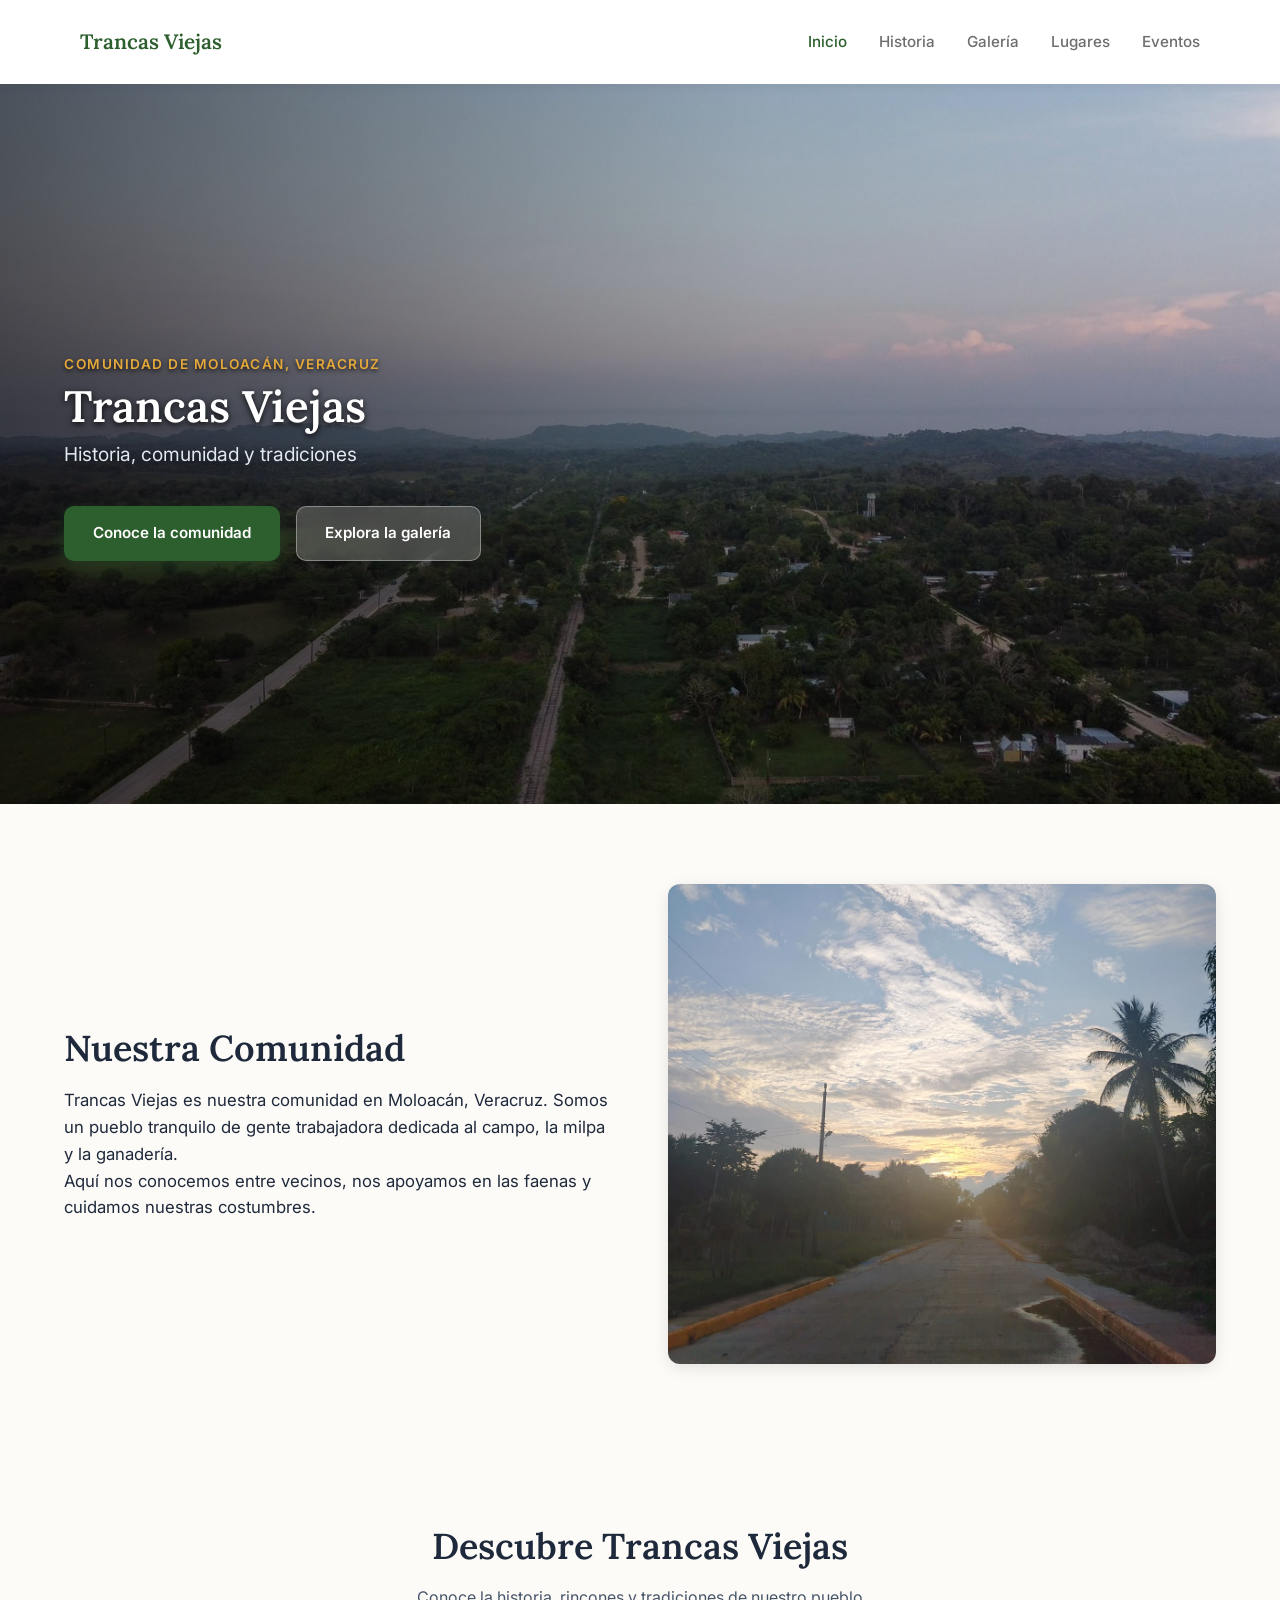
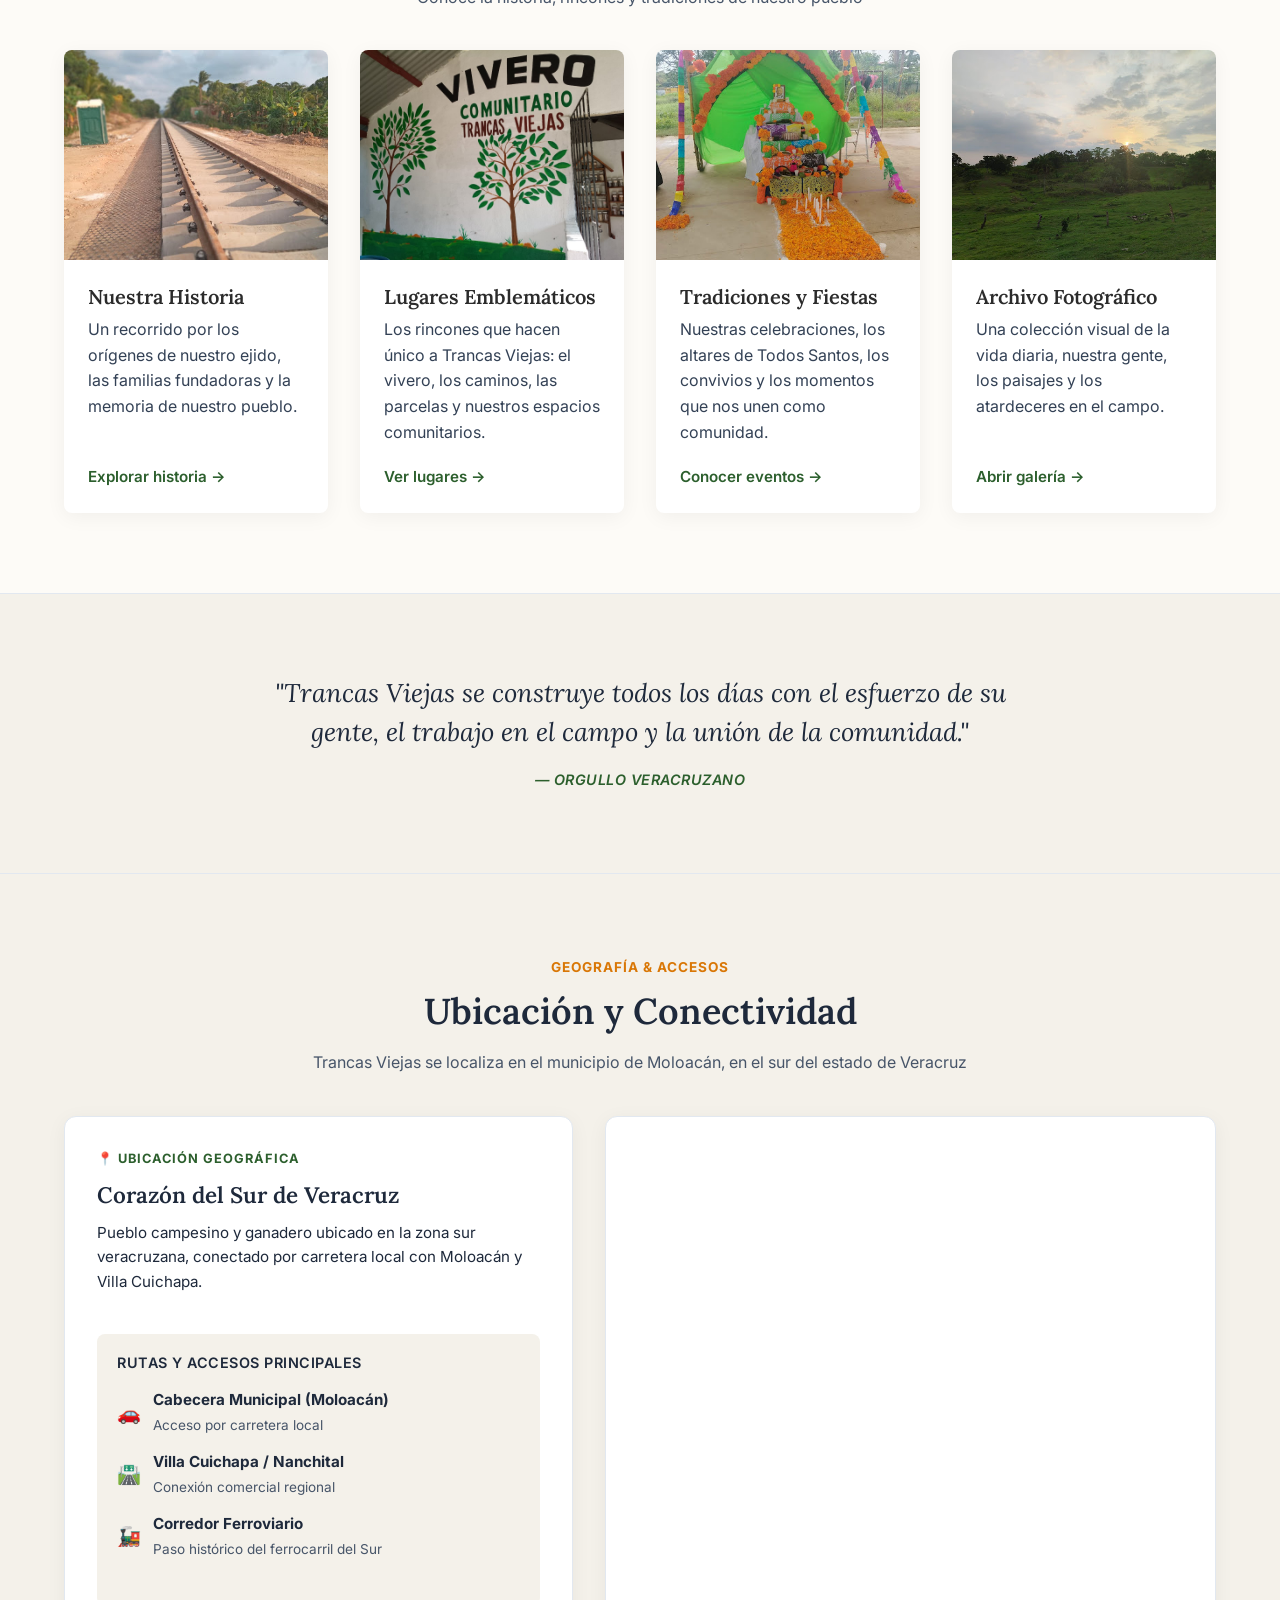
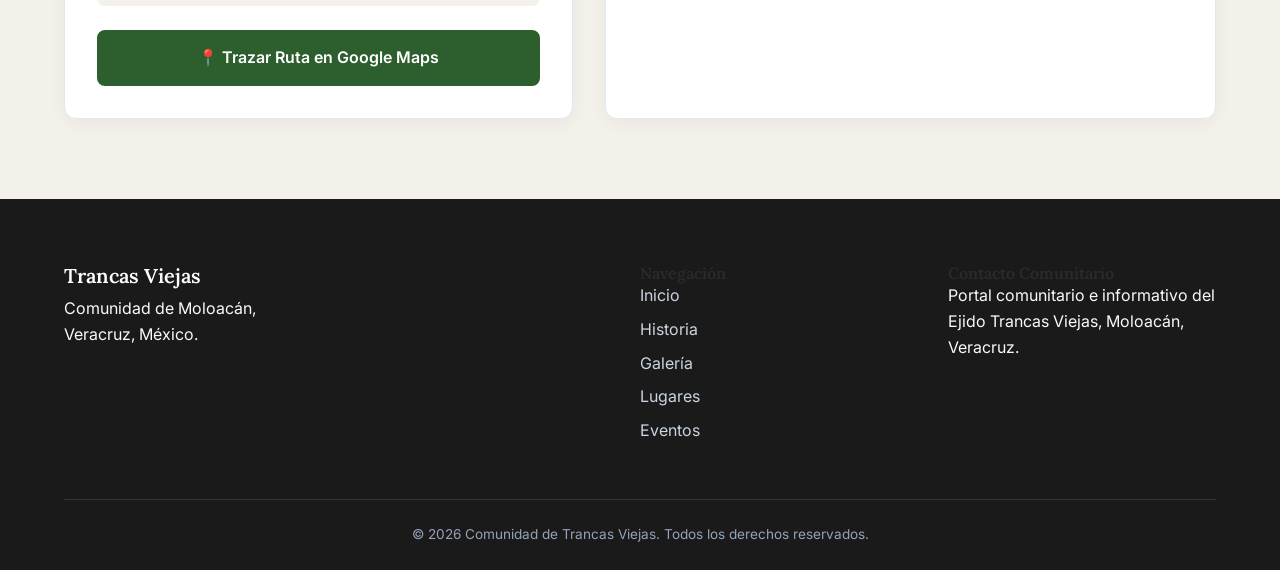
==== index.html @ 011c292e "Fix responsive header para celulares" ====
<!DOCTYPE html>
<html lang="es">
<head>
    <meta charset="UTF-8">
    <meta name="viewport" content="width=device-width, initial-scale=1.0">
    <title>Trancas Viejas | Inicio y Comunidad</title>
    <meta name="description" content="Portal comunitario y documental de Trancas Viejas, municipio de Moloacán, Veracruz.">

    <!-- Tipografías (Google Fonts) -->
    <link rel="preconnect" href="https://fonts.googleapis.com">
    <link rel="preconnect" href="https://fonts.gstatic.com" crossorigin>
    <link href="https://fonts.googleapis.com/css2?family=Inter:wght@400;500;600&family=Lora:ital,wght@0,400;0,600;1,400&display=swap" rel="stylesheet">

    <!-- Hoja de Estilos -->
    <link rel="stylesheet" href="css/styles.css">
</head>
<body>

    <!-- HEADER Y NAVEGACIÓN -->
    <header class="site-header">
        <div class="container header-container">
            <a href="index.html" class="logo">Trancas Viejas</a>
            
            <button class="menu-toggle" aria-controls="primary-menu" aria-expanded="false" aria-label="Mostrar menú">
                <span class="hamburger"></span>
            </button>

            <nav class="site-nav" id="primary-menu" aria-label="Navegación principal">
                <ul class="nav-list">
                    <li><a href="index.html" class="active">Inicio</a></li>
                    <li><a href="historia.html">Historia</a></li>
                    <li><a href="galeria.html">Galería</a></li>
                    <li><a href="lugares.html">Lugares</a></li>
                    <li><a href="eventos.html">Eventos</a></li>
                </ul>
            </nav>
        </div>
    </header>

    <main>
        
        <!-- PORTADA PRINCIPAL / HERO -->
        <section class="hero-section">
            <div class="container hero-container">
                <div class="hero-content">
                    <span class="hero-kicker">COMUNIDAD DE MOLOACÁN, VERACRUZ</span>
                    <h1 class="hero-title">Trancas Viejas</h1>
                    <p class="hero-subtitle">Historia, comunidad y tradiciones</p>
                    
                    <div class="hero-actions">
                        <a href="historia.html" class="btn-hero-primary">Conoce la comunidad</a>
                        <a href="galeria.html" class="btn-hero-secondary">Explora la galería</a>
                    </div>
                </div>
            </div>
        </section>

        <!-- SECCIÓN 1: INTRODUCCIÓN A LA COMUNIDAD -->
        <section id="conoce" class="section">
            <div class="container">
                <div class="intro-grid">
                    <div class="intro-text">
                        <h2 style="color: #1E293B;">Nuestra Comunidad</h2>
                        <p style="color: #1E293B; font-size: 1.05rem; line-height: 1.6;">Trancas Viejas es nuestra comunidad en Moloacán, Veracruz. Somos un pueblo tranquilo de gente trabajadora dedicada al campo, la milpa y la ganadería.</p>
                        <p style="color: #1E293B; font-size: 1.05rem; line-height: 1.6;">Aquí nos conocemos entre vecinos, nos apoyamos en las faenas y cuidamos nuestras costumbres.</p>
                    </div>
                    <div class="intro-image">
                        <img src="img/lugares/calle-principal-atardecer.jpg" alt="Comunidad de Trancas Viejas" loading="lazy">
                    </div>
                </div>
            </div>
        </section>

        <!-- SECCIÓN 2: DESCUBRE TRANCAS VIEJAS -->
        <section class="section" id="descubre">
            <div class="container">
                <div class="section-header text-center">
                    <h2 style="color: #1E293B;">Descubre Trancas Viejas</h2>
                    <p style="color: #475569;">Conoce la historia, rincones y tradiciones de nuestro pueblo</p>
                </div>
                <div class="grid grid-4">
                    <!-- Tarjeta 1: Historia -->
                    <article class="card feature-card">
                        <div class="card-image-wrapper">
                            <img src="img/lugares/vias-ferrocarril.jpg" alt="Vías del ferrocarril en Trancas Viejas" loading="lazy">
                        </div>
                        <div class="card-content">
                            <h3>Nuestra Historia</h3>
                            <p style="color: #334155;">Un recorrido por los orígenes de nuestro ejido, las familias fundadoras y la memoria de nuestro pueblo.</p>
                            <a href="historia.html" class="link-action">Explorar historia &rarr;</a>
                        </div>
                    </article>

                    <!-- Tarjeta 2: Lugares -->
                    <article class="card feature-card">
                        <div class="card-image-wrapper">
                            <img src="img/lugares/vivero-comunitario.jpg" alt="Vivero Comunitario Trancas Viejas" loading="lazy">
                        </div>
                        <div class="card-content">
                            <h3>Lugares Emblemáticos</h3>
                            <p style="color: #334155;">Los rincones que hacen único a Trancas Viejas: el vivero, los caminos, las parcelas y nuestros espacios comunitarios.</p>
                            <a href="lugares.html" class="link-action">Ver lugares &rarr;</a>
                        </div>
                    </article>

                    <!-- Tarjeta 3: Tradiciones -->
                    <article class="card feature-card">
                        <div class="card-image-wrapper">
                            <img src="img/eventos/altar-tradicional-todos-santos.jpg" alt="Altar de Todos Santos en Trancas Viejas" loading="lazy">
                        </div>
                        <div class="card-content">
                            <h3>Tradiciones y Fiestas</h3>
                            <p style="color: #334155;">Nuestras celebraciones, los altares de Todos Santos, los convivios y los momentos que nos unen como comunidad.</p>
                            <a href="eventos.html" class="link-action">Conocer eventos &rarr;</a>
                        </div>
                    </article>

                    <!-- Tarjeta 4: Galería -->
                    <article class="card feature-card">
                        <div class="card-image-wrapper">
                            <img src="img/galeria/atardecer-potreros.jpg" alt="Atardecer en los potreros de Trancas Viejas" loading="lazy">
                        </div>
                        <div class="card-content">
                            <h3>Archivo Fotográfico</h3>
                            <p style="color: #334155;">Una colección visual de la vida diaria, nuestra gente, los paisajes y los atardeceres en el campo.</p>
                            <a href="galeria.html" class="link-action">Abrir galería &rarr;</a>
                        </div>
                    </article>
                </div>
            </div>
        </section>

        <!-- SECCIÓN 3: CITA COMUNITARIA -->
        <section class="section bg-light community-quote">
            <div class="container text-center">
                <blockquote class="quote-text" style="color: #1E293B;">
                    "Trancas Viejas se construye todos los días con el esfuerzo de su gente, el trabajo en el campo y la unión de la comunidad."
                </blockquote>
                <cite class="quote-author" style="color: #2C5F2D; font-weight: 600;">— Orgullo Veracruzano</cite>
            </div>
        </section>
        
        <!-- SECCIÓN 4: UBICACIÓN Y CONECTIVIDAD -->
        <section class="section bg-light" id="ubicacion">
            <div class="container">
                <div class="section-header text-center">
                    <span class="location-kicker" style="color: #D97706; font-weight: 700; text-transform: uppercase; font-size: 0.85rem; letter-spacing: 1px;">Geografía & Accesos</span>
                    <h2 style="color: #1E293B; margin-top: 0.25rem;">Ubicación y Conectividad</h2>
                    <p style="color: #475569;">Trancas Viejas se localiza en el municipio de Moloacán, en el sur del estado de Veracruz</p>
                </div>

                <div class="location-hub-grid">
                    <!-- Columna 1: Tarjeta Informativa -->
                    <div class="location-card-pro" style="background: #FFFFFF; padding: 2rem; border-radius: 12px; border: 1px solid #E2E8F0;">
                        <div class="location-header-badge" style="font-size: 0.8rem; font-weight: 700; color: #2C5F2D; text-transform: uppercase; margin-bottom: 0.75rem;">
                            📍 Ubicación Geográfica
                        </div>
                        
                        <h3 style="color: #1E293B; font-family: 'Lora', serif; font-size: 1.4rem; margin-bottom: 0.75rem;">Corazón del Sur de Veracruz</h3>
                        <p style="color: #1E293B; font-size: 0.95rem; line-height: 1.6; margin-bottom: 1.5rem;">
                            Pueblo campesino y ganadero ubicado en la zona sur veracruzana, conectado por carretera local con Moloacán y Villa Cuichapa.
                        </p>

                        <!-- Rutas -->
                        <div class="connectivity-routes">
                            <h4 style="color: #1E293B; font-size: 0.9rem; text-transform: uppercase; letter-spacing: 0.5px; margin-bottom: 1rem;">Rutas y Accesos Principales</h4>
                            
                            <div class="route-item" style="display: flex; gap: 0.75rem; align-items: center; margin-bottom: 0.75rem;">
                                <span style="font-size: 1.2rem;">🚗</span>
                                <div>
                                    <strong style="color: #1E293B; display: block; font-size: 0.95rem;">Cabecera Municipal (Moloacán)</strong>
                                    <span style="color: #475569; font-size: 0.85rem;">Acceso por carretera local</span>
                                </div>
                            </div>
                            
                            <div class="route-item" style="display: flex; gap: 0.75rem; align-items: center; margin-bottom: 0.75rem;">
                                <span style="font-size: 1.2rem;">🛣️</span>
                                <div>
                                    <strong style="color: #1E293B; display: block; font-size: 0.95rem;">Villa Cuichapa / Nanchital</strong>
                                    <span style="color: #475569; font-size: 0.85rem;">Conexión comercial regional</span>
                                </div>
                            </div>

                            <div class="route-item" style="display: flex; gap: 0.75rem; align-items: center; margin-bottom: 1.5rem;">
                                <span style="font-size: 1.2rem;">🚂</span>
                                <div>
                                    <strong style="color: #1E293B; display: block; font-size: 0.95rem;">Corredor Ferroviario</strong>
                                    <span style="color: #475569; font-size: 0.85rem;">Paso histórico del ferrocarril del Sur</span>
                                </div>
                            </div>
                        </div>

                        <a href="https://maps.google.com/?q=Trancas+Viejas,+Moloacan,+Veracruz" target="_blank" rel="noopener" class="btn btn-primary btn-full" style="display: block; text-align: center; background-color: #2C5F2D; color: #FFFFFF; padding: 0.85rem; border-radius: 8px; font-weight: 600; text-decoration: none;">
                            📍 Trazar Ruta en Google Maps
                        </a>
                    </div>

                    <!-- Columna 2: Mapa Interactivo -->
                    <div class="history-card-frame" style="height: 100%; min-height: 420px; border-radius: 12px; overflow: hidden; border: 1px solid #E2E8F0;">
                        <iframe 
                            src="https://maps.google.com/maps?q=Trancas%20Viejas,%20Moloacan,%20Veracruz&t=m&z=13&ie=UTF8&iwloc=&output=embed" 
                            width="100%" 
                            height="100%" 
                            style="border:0; min-height: 420px;" 
                            allowfullscreen="" 
                            loading="lazy" 
                            referrerpolicy="no-referrer-when-downgrade"
                            title="Mapa Geográfico de Trancas Viejas">
                        </iframe>
                    </div>
                </div>
            </div>
        </section>
    </main>

    <!-- FOOTER -->
    <footer class="site-footer">
        <div class="container footer-grid">
            <div class="footer-brand">
                <h3>Trancas Viejas</h3>
                <p>Comunidad de Moloacán,<br>Veracruz, México.</p>
            </div>
            <div class="footer-links">
                <h4>Navegación</h4>
                <ul>
                    <li><a href="index.html">Inicio</a></li>
                    <li><a href="historia.html">Historia</a></li>
                    <li><a href="galeria.html">Galería</a></li>
                    <li><a href="lugares.html">Lugares</a></li>
                    <li><a href="eventos.html">Eventos</a></li>
                </ul>
            </div>
            <div class="footer-contact">
                <h4>Contacto Comunitario</h4>
                <p>Portal comunitario e informativo del Ejido Trancas Viejas, Moloacán, Veracruz.</p>
            </div>
        </div>
        <div class="footer-bottom container">
            <p>&copy; 2026 Comunidad de Trancas Viejas. Todos los derechos reservados.</p>
        </div>
    </footer>

    <!-- Script de Interactividad -->
    <script src="js/main.js"></script>

</body>
</html>
---- css/styles.css ----
/* ========================================================================== 
   1. VARIABLES (Design System de Trancas Viejas) 
   ========================================================================== */ 
 
:root { 
    --color-primary: #2C5F2D; 
    --color-secondary: #975C41; 
    --color-accent: #E5A93B; 
 
    --color-background: #FDFBF7; 
    --color-surface: #FFFFFF; 
    --color-bg-light: #F4F1EA; 
 
    --color-text: #2B2B2B; 
    --color-text-muted: #6E6E6E; 
    --color-text-light: #FFFFFF; 
 
    --font-heading: 'Lora', serif; 
    --font-body: 'Inter', sans-serif; 
 
    --border-radius: 8px; 
    --shadow-subtle: 0 4px 20px rgba(0, 0, 0, 0.05); 
    --transition: 0.3s ease-in-out; 
    --container-width: 1200px; 
} 
 
 
/* ========================================================================== 
   2. ACCESIBILIDAD Y CONFIGURACIÓN GENERAL 
   ========================================================================== */ 
 
@media (prefers-reduced-motion: reduce) { 
    *, 
    *::before, 
    *::after { 
        animation-duration: 0.01ms !important; 
        animation-iteration-count: 1 !important; 
        transition-duration: 0.01ms !important; 
        scroll-behavior: auto !important; 
    } 
} 
 
:focus { 
    outline: none; 
} 
 
:focus-visible { 
    outline: 3px solid var(--color-accent); 
    outline-offset: 4px; 
    border-radius: 2px; 
} 
 
* { 
    margin: 0; 
    padding: 0; 
    box-sizing: border-box; 
} 
 
html { 
    scroll-behavior: smooth; 
} 
 
body { 
    font-family: var(--font-body); 
    color: var(--color-text); 
    background-color: var(--color-background); 
    line-height: 1.6; 
    -webkit-font-smoothing: antialiased; 
    overflow-x: hidden; 
} 
 
img, 
svg { 
    max-width: 100%; 
    height: auto; 
    display: block; 
} 
 
a { 
    text-decoration: none; 
    color: inherit; 
    transition: color var(--transition); 
} 
 
 
/* ========================================================================== 
   3. TIPOGRAFÍA 
   ========================================================================== */ 
 
h1, 
h2, 
h3, 
h4, 
.logo { 
    font-family: var(--font-heading); 
    font-weight: 600; 
    line-height: 1.25; 
    color: var(--color-text); 
} 
 
h1 { 
    font-size: 2.25rem; 
} 
 
h2 { 
    font-size: 1.85rem; 
    margin-bottom: 1rem; 
} 
 
h3 { 
    font-size: 1.25rem; 
    margin-bottom: 0.5rem; 
} 
 
.text-muted { 
    color: var(--color-text-muted); 
} 
 
 
/* ========================================================================== 
   4. CONTENEDORES Y SECCIONES 
   ========================================================================== */ 
 
.container { 
    width: 90%; 
    max-width: var(--container-width); 
    margin: 0 auto; 
} 
 
.section { 
    padding: 4rem 0; 
} 
 
.bg-light { 
    background-color: var(--color-bg-light); 
} 
 
.section-header { 
    margin-bottom: 2.5rem; 
} 
 
.text-center { 
    text-align: center; 
} 
 
.grid { 
    display: grid; 
    gap: 2rem; 
    grid-template-columns: 1fr; 
} 
 
.intro-grid { 
    display: grid; 
    gap: 2rem; 
    grid-template-columns: 1fr; 
} 
 
 
/* ========================================================================== 
   5. BOTONES 
   ========================================================================== */ 
 
.btn { 
    display: inline-block; 
    padding: 0.8rem 1.6rem; 
    border-radius: var(--border-radius); 
    font-family: var(--font-body); 
    font-weight: 500; 
    text-align: center; 
    cursor: pointer; 
    transition: all var(--transition); 
} 
 
.btn-primary { 
    background-color: var(--color-primary); 
    color: var(--color-text-light); 
    border: 2px solid var(--color-primary); 
} 
 
.btn-primary:hover, 
.btn-primary:focus-visible { 
    background-color: #1f4320; 
    border-color: #1f4320; 
} 
 
.btn-secondary { 
    background-color: transparent; 
    color: var(--color-text-light); 
    border: 2px solid var(--color-text-light); 
} 
 
.btn-secondary:hover, 
.btn-secondary:focus-visible { 
    background-color: var(--color-text-light); 
    color: var(--color-text); 
} 
 
.link-action { 
    color: var(--color-primary); 
    font-weight: 600; 
    font-size: 0.95rem; 
    display: inline-flex; 
    align-items: center; 
    margin-top: auto; 
} 
 
.link-action:hover, 
.link-action:focus-visible { 
    color: var(--color-secondary); 
} 
 
 
/* ========================================================================== 
   6. ENCABEZADO Y NAVEGACIÓN 
   ========================================================================== */ 
 
.site-header { 
    background-color: var(--color-surface); 
    box-shadow: 0 2px 10px rgba(0, 0, 0, 0.05); 
    position: sticky; 
    top: 0; 
    z-index: 1000; 
    padding: 1rem 0; 
} 
 
.header-container { 
    display: flex; 
    justify-content: space-between; 
    align-items: center; 
} 
 
.logo { 
    font-size: 1.5rem; 
    color: var(--color-primary); 
} 
 
.site-nav { 
    position: absolute; 
    top: 100%; 
    left: 0; 
    width: 100%; 
    background-color: var(--color-surface); 
    padding: 1rem 2rem 2rem; 
    box-shadow: 0 4px 10px rgba(0, 0, 0, 0.1); 
 
    opacity: 0; 
    visibility: hidden; 
    transform: translateY(-10px); 
 
    transition: 
        opacity var(--transition), 
        transform var(--transition), 
        visibility var(--transition); 
 
    z-index: 999; 
} 
 
.site-nav.is-open { 
    opacity: 1; 
    visibility: visible; 
    transform: translateY(0); 
} 
 
.nav-list { 
    list-style: none; 
    display: flex; 
    flex-direction: column; 
    gap: 1.25rem; 
} 
 
.nav-list a { 
    font-weight: 500; 
    font-size: 1.05rem; 
    color: var(--color-text-muted); 
    display: block; 
    padding: 0.4rem 0; 
} 
 
.nav-list a:hover, 
.nav-list a.active { 
    color: var(--color-primary); 
} 
 
.menu-toggle { 
    display: flex; 
    align-items: center; 
    justify-content: center; 
    width: 44px; 
    height: 44px; 
    background: none; 
    border: none; 
    cursor: pointer; 
    color: var(--color-text); 
} 
 
.hamburger { 
    display: block; 
    width: 25px; 
    height: 3px; 
    background-color: currentColor; 
    position: relative; 
    transition: background-color var(--transition); 
} 
 
.hamburger::before, 
.hamburger::after { 
    content: ''; 
    position: absolute; 
    width: 100%; 
    height: 3px; 
    background-color: currentColor; 
    left: 0; 
    transition: 
        transform var(--transition), 
        top var(--transition), 
        bottom var(--transition); 
} 
 
.hamburger::before { 
    top: -8px; 
} 
 
.hamburger::after { 
    bottom: -8px; 
} 
 
/* ========================================================================== 
   7. HERO PRINCIPAL (Alineación Superior - Respeto al sujeto) 
   ========================================================================== */ 
 
.hero { 
    position: relative; 
    min-height: 85vh; 
    display: flex; 
    align-items: flex-start; /* Eleva el texto a la zona limpia del domo */ 
    color: var(--color-text-light); 
    overflow: hidden; 
} 
 
.hero-image-container { 
    position: absolute; 
    inset: 0; 
    z-index: 1; 
} 
 
.hero-image { 
    width: 100%; 
    height: 100%; 
    object-fit: cover; 
    object-position: center center; 
} 
 
/* Sombra superior suave para contrastar el texto contra la lámina del domo */ 
.hero-overlay { 
    position: absolute; 
    inset: 0; 
    background: linear-gradient( 
        180deg, 
        rgba(0, 0, 0, 0.75) 0%, 
        rgba(0, 0, 0, 0.35) 40%, 
        rgba(0, 0, 0, 0.0) 80% 
    ); 
} 
 
.hero-content { 
    position: relative; 
    z-index: 2; 
    max-width: 600px; 
    padding-top: 3.5rem; /* Separación respecto al header */ 
    padding-bottom: 2rem; 
    margin: 0; 
    color: #FFFFFF; 
} 
 
.hero-kicker { 
    display: inline-block; 
    font-size: 0.85rem; 
    font-weight: 600; 
    text-transform: uppercase; 
    letter-spacing: 1.5px; 
    color: #E5A93B; 
    margin-bottom: 0.5rem; 
    text-shadow: 0 2px 4px rgba(0, 0, 0, 0.8); 
} 
 
.hero-content h1 { 
    color: #FFFFFF; 
    font-size: 2.75rem; 
    margin-bottom: 0.5rem; 
    text-shadow: 0 2px 6px rgba(0, 0, 0, 0.9); 
} 
 
.hero-content .subtitle { 
    color: #FFFFFF; 
    font-size: 1.15rem; 
    font-weight: 300; 
    margin-bottom: 1.75rem; 
    opacity: 0.95; 
    text-shadow: 0 2px 4px rgba(0, 0, 0, 0.9); 
} 
 
.hero-actions { 
    display: flex; 
    gap: 1rem; 
    flex-wrap: wrap; 
} 
/* ========================================================================== 
   8. TARJETAS 
   ========================================================================== */ 
 
.card { 
    background-color: var(--color-surface); 
    border-radius: var(--border-radius); 
    overflow: hidden; 
 
    box-shadow: var(--shadow-subtle); 
 
    transition: 
        transform var(--transition), 
        box-shadow var(--transition); 
 
    height: 100%; 
 
    display: flex; 
    flex-direction: column; 
} 
 
.card:hover, 
.card:focus-within { 
    transform: translateY(-5px); 
 
    box-shadow: 0 8px 25px rgba(0, 0, 0, 0.08); 
} 
 
.card-image-wrapper { 
    overflow: hidden; 
    height: 210px; 
    background-color: var(--color-bg-light); 
} 
 
.card-image-wrapper img, 
.card img { 
    width: 100%; 
    height: 100%; 
    object-fit: cover; 
 
    transition: transform var(--transition); 
} 
 
.card:hover .card-image-wrapper img { 
    transform: scale(1.03); 
} 
 
 
/* Imágenes de la galería */ 
 
.gallery-card .card-image { 
    width: 100%; 
    aspect-ratio: 4 / 3; 
    overflow: hidden; 
    display: flex; 
    align-items: center; 
    justify-content: center; 
    background-color: var(--color-bg-light); 
} 
 
.gallery-card .card-image img { 
    width: 100%; 
    height: 100%; 
    object-fit: contain; 
    object-position: center; 
    display: block; 
    transition: transform var(--transition); 
} 
 
.gallery-card:hover .card-image img { 
    transform: scale(1.03); 
} 
 
/* Distribución de la galería */ 
.gallery-grid { 
    display: grid; 
    grid-template-columns: 1fr; 
    gap: 1.25rem; 
} 
 
.gallery-card { 
    height: 100%; 
} 
 
/* La sección de fauna no debe estirar una sola tarjeta */ 
#fauna .gallery-grid { 
    grid-template-columns: minmax(0, 280px); 
} 
 
/* Escritorio */ 
@media (min-width: 1024px) { 
    .gallery-grid { 
        grid-template-columns: repeat(5, minmax(0, 1fr)); 
        gap: 1.25rem; 
    } 
 
    #fauna .gallery-grid { 
        grid-template-columns: minmax(0, 280px); 
    } 
} 
 
/* Tablet */ 
@media (min-width: 768px) and (max-width: 1023px) { 
    .gallery-grid { 
        grid-template-columns: repeat(3, minmax(0, 1fr)); 
    } 
 
    #fauna .gallery-grid { 
        grid-template-columns: minmax(0, 280px); 
    } 
} 
 
.card-content { 
    padding: 1.5rem; 
 
    flex-grow: 1; 
 
    display: flex; 
    flex-direction: column; 
} 
 
.card-content p { 
    margin-bottom: 1.25rem; 
    flex-grow: 1; 
} 
 
.notice-card { 
    border-top: 4px solid var(--color-accent); 
} 
 
.notice-date { 
    display: block; 
 
    font-size: 0.85rem; 
    color: var(--color-secondary); 
    font-weight: 600; 
 
    margin-bottom: 0.5rem; 
} 
 
 
/* ========================================================================== 
   9. CITA DE LA COMUNIDAD 
   ========================================================================== */ 
 
.community-quote { 
    padding: 5rem 0; 
 
    border-top: 1px solid #E2E8F0; 
    border-bottom: 1px solid #E2E8F0; 
} 
 
.quote-text { 
    font-family: var(--font-heading); 
 
    font-size: 1.35rem; 
    font-style: italic; 
 
    color: var(--color-text); 
 
    max-width: 800px; 
 
    margin: 0 auto 1rem auto; 
 
    line-height: 1.5; 
} 
 
.quote-author { 
    font-size: 0.9rem; 
    font-weight: 600; 
 
    color: var(--color-secondary); 
 
    text-transform: uppercase; 
    letter-spacing: 0.5px; 
} 
 
 
/* ========================================================================== 
   10. MAPA 
   ========================================================================== */ 
 
.map-placeholder { 
    background-color: #E2E8F0; 
 
    border: 2px dashed #CBD5E1; 
 
    border-radius: var(--border-radius); 
 
    height: 350px; 
 
    display: flex; 
    align-items: center; 
    justify-content: center; 
 
    color: var(--color-text-muted); 
 
    padding: 2rem; 
} 
 
 
/* ========================================================================== 
   11. ENCABEZADOS DE PÁGINA 
   ========================================================================== */ 
 
.page-header { 
    padding: 4rem 0; 
 
    border-bottom: 1px solid #E2E8F0; 
} 
 
.page-header h1 { 
    font-size: 2.5rem; 
    margin-bottom: 0.5rem; 
} 
 
 
/* ========================================================================== 
   12. LÍNEA DEL TIEMPO 
   ========================================================================== */ 
 
.timeline { 
    position: relative; 
 
    max-width: 800px; 
 
    margin: 0 auto; 
 
    padding: 2rem 0; 
} 
 
.timeline::before { 
    content: ''; 
 
    position: absolute; 
 
    top: 0; 
    bottom: 0; 
 
    width: 4px; 
 
    background-color: var(--color-secondary); 
 
    left: 20px; 
 
    border-radius: 2px; 
} 
 
.timeline-item { 
    position: relative; 
 
    margin-bottom: 3rem; 
 
    padding-left: 60px; 
} 
 
.timeline-marker { 
    position: absolute; 
 
    top: 15px; 
    left: 11px; 
 
    width: 22px; 
    height: 22px; 
 
    border-radius: 50%; 
 
    background-color: var(--color-accent); 
 
    border: 4px solid var(--color-background); 
 
    z-index: 1; 
} 
 
.timeline-content { 
    padding: 1.5rem; 
} 
 
 
/* ========================================================================== 
   13. GALERÍA 
   ========================================================================== */ 
 
.gallery-grid { 
    display: grid; 
 
    grid-template-columns: repeat( 
        auto-fit, 
        minmax(280px, 1fr) 
    ); 
 
    gap: 1.5rem; 
} 
 
.gallery-item { 
    border-radius: var(--border-radius); 
 
    overflow: hidden; 
 
    aspect-ratio: 1 / 1; 
 
    background-color: var(--color-surface); 
 
    box-shadow: var(--shadow-subtle); 
} 
 
.gallery-item img { 
    width: 100%; 
    height: 100%; 
 
    object-fit: cover; 
 
    transition: transform var(--transition); 
} 
 
.gallery-item:hover img { 
    transform: scale(1.04); 
} 
 
 
/* ========================================================================== 
   14. FORMULARIOS 
   ========================================================================== */ 
 
.form-group { 
    margin-bottom: 1.5rem; 
} 
 
.form-group label { 
    display: block; 
 
    font-weight: 600; 
 
    margin-bottom: 0.5rem; 
 
    color: var(--color-text); 
} 
 
.form-control { 
    width: 100%; 
 
    padding: 0.8rem; 
 
    border: 1px solid #CBD5E1; 
 
    border-radius: var(--border-radius); 
 
    font-family: var(--font-body); 
 
    font-size: 1rem; 
 
    background-color: var(--color-surface); 
 
    transition: 
        border-color var(--transition), 
        box-shadow var(--transition); 
} 
 
.form-control:focus { 
    outline: none; 
 
    border-color: var(--color-primary); 
 
    box-shadow: 
        0 0 0 3px rgba(44, 95, 45, 0.2); 
} 
 
 
/* ========================================================================== 
   15. UTILIDADES 
   ========================================================================== */ 
 
.mt-large { 
    margin-top: 4rem; 
} 
 
.mt-small { 
    margin-top: 1rem; 
} 
 
.mb-medium { 
    margin-bottom: 2rem; 
} 
 
.card-padded { 
    padding: 2rem; 
} 
 
.btn-full { 
    width: 100%; 
} 
 
 
/* ========================================================================== 
   16. FOOTER 
   ========================================================================== */ 
 
.site-footer { 
    background-color: #1A1A1A; 
 
    color: #F8FAFC; 
 
    padding: 4rem 0 1.5rem; 
} 
 
.footer-grid { 
    display: grid; 
 
    gap: 2.5rem; 
 
    grid-template-columns: 1fr; 
 
    margin-bottom: 3rem; 
} 
 
.footer-brand h3 { 
    color: var(--color-text-light); 
} 
 
.footer-links ul { 
    list-style: none; 
} 
 
.footer-links li { 
    margin-bottom: 0.5rem; 
} 
 
.footer-links a { 
    color: #CBD5E1; 
} 
 
.footer-links a:hover, 
.footer-links a:focus-visible { 
    color: var(--color-accent); 
} 
 
.footer-bottom { 
    border-top: 1px solid #333; 
 
    padding-top: 1.5rem; 
 
    text-align: center; 
 
    font-size: 0.85rem; 
 
    color: #94A3B8; 
} 
 
 
/* ========================================================================== 
   17. TABLET 
   ========================================================================== */ 
 
@media (min-width: 768px) { 
 
    .section { 
        padding: 5rem 0; 
    } 
 
    .grid-3 { 
        grid-template-columns: repeat(2, 1fr); 
    } 
 
    .grid-4 { 
        grid-template-columns: repeat(2, 1fr); 
    } 
 
    .intro-grid { 
        grid-template-columns: 1fr 1fr; 
 
        align-items: center; 
 
        gap: 3.5rem; 
    } 
 
    .footer-grid { 
        grid-template-columns: 2fr 1fr 1fr; 
    } 
 
    .timeline::before { 
        left: 50%; 
        transform: translateX(-50%); 
    } 
 
    .timeline-item { 
        width: 50%; 
 
        padding-left: 0; 
        padding-right: 40px; 
 
        margin-bottom: 4rem; 
    } 
 
    .timeline-item:nth-child(even) { 
        margin-left: 50%; 
 
        padding-right: 0; 
        padding-left: 40px; 
    } 
 
    .timeline-marker { 
        left: 100%; 
 
        transform: translateX(-50%); 
    } 
 
    .timeline-item:nth-child(even) .timeline-marker { 
        left: 0; 
    } 
} 
 
 
/* ========================================================================== 
   18. ESCRITORIO 
   ========================================================================== */ 
 
@media (min-width: 1024px) { 
 
    h1 { 
        font-size: 3.25rem; 
    } 
 
    h2 { 
        font-size: 2.25rem; 
    } 
 
    .hero-content .subtitle { 
        font-size: 1.25rem; 
    } 
 
    .quote-text { 
        font-size: 1.6rem; 
    } 
 
    .grid-3 { 
        grid-template-columns: repeat(3, 1fr); 
    } 
 
} /* <-- Agrega esta llave aquí para cerrar el @media */ 
 
    .grid-4 { 
        grid-template-columns: repeat(4, 1fr); 
    } 
 
    .menu-toggle { 
        display: none; 
    } 
 
    .site-nav { 
        position: static; 
 
        opacity: 1; 
        visibility: visible; 
        transform: none; 
 
        background-color: transparent; 
 
        padding: 0; 
 
        box-shadow: none; 
 
        width: auto; 
    } 
 
    .nav-list { 
        flex-direction: row; 
 
        gap: 2rem; 
    } 
 
    .nav-list a { 
        font-size: 0.95rem; 
        padding: 0; 
    } 
 
    /* ========================================================================== 
   19. SECCIÓN UBICACIÓN EDITORIAL 
   ========================================================================== */ 
 
.location-grid { 
    display: grid; 
    grid-template-columns: 1fr; 
    gap: 2rem; 
    align-items: stretch; 
} 
 
.location-info-card { 
    background-color: var(--color-surface); 
    padding: 2.5rem; 
    border-radius: var(--border-radius); 
    box-shadow: var(--shadow-subtle); 
    display: flex; 
    flex-direction: column; 
    justify-content: center; 
    border: 1px solid #E2E8F0; 
} 
 
.location-badge { 
    display: inline-block; 
    font-size: 0.8rem; 
    font-weight: 600; 
    text-transform: uppercase; 
    letter-spacing: 1px; 
    color: var(--color-secondary); 
    margin-bottom: 0.75rem; 
} 
 
.location-info-card h3 { 
    margin-bottom: 1rem; 
} 
 
.location-details { 
    list-style: none; 
    margin: 1.5rem 0; 
    padding: 0; 
} 
 
.location-details li { 
    padding: 0.6rem 0; 
    border-bottom: 1px solid var(--color-bg-light); 
    font-size: 0.95rem; 
} 
 
.location-details li:last-child { 
    border-bottom: none; 
} 
 
.location-actions { 
    margin-top: 1rem; 
} 
 
.location-map-wrapper { 
    min-height: 400px; 
    border-radius: var(--border-radius); 
    overflow: hidden; 
    box-shadow: var(--shadow-subtle); 
    border: 1px solid #E2E8F0; 
} 
 
@media (min-width: 992px) { 
    .location-grid { 
        grid-template-columns: 1fr 1.3fr; 
    } 
} 
 
/* ========================================================================== 
   HUB DE UBICACIÓN PRO 
   ========================================================================== */ 
 
.location-kicker { 
    display: inline-block; 
    font-size: 0.85rem; 
    font-weight: 600; 
    text-transform: uppercase; 
    letter-spacing: 1.5px; 
    color: var(--color-secondary); 
    margin-bottom: 0.4rem; 
} 
 
.location-hub-grid { 
    display: grid; 
    grid-template-columns: 1fr; 
    gap: 2rem; 
    align-items: stretch; 
} 
 
/* Tarjeta de Información */ 
.location-card-pro { 
    background: var(--color-surface); 
    padding: 2.5rem; 
    border-radius: var(--border-radius); 
    border: 1px solid #E2E8F0; 
    box-shadow: var(--shadow-subtle); 
    display: flex; 
    flex-direction: column; 
} 
 
.location-header-badge { 
    display: inline-flex; 
    align-items: center; 
    gap: 0.5rem; 
    font-size: 0.8rem; 
    font-weight: 600; 
    text-transform: uppercase; 
    letter-spacing: 1px; 
    color: var(--color-primary); 
    margin-bottom: 1rem; 
} 
 
.status-dot { 
    width: 8px; 
    height: 8px; 
    background-color: #22C55E; 
    border-radius: 50%; 
    display: inline-block; 
} 
 
.location-desc { 
    font-size: 0.98rem; 
    color: var(--color-text-muted); 
    margin-bottom: 1.5rem; 
} 
 
/* Rutas y Conectividad */ 
.connectivity-routes { 
    margin: 1rem 0 1.5rem 0; 
    background-color: var(--color-bg-light); 
    padding: 1.25rem; 
    border-radius: var(--border-radius); 
} 
 
.connectivity-routes h4 { 
    font-size: 0.9rem; 
    text-transform: uppercase; 
    letter-spacing: 0.5px; 
    color: var(--color-text); 
    margin-bottom: 1rem; 
    font-family: var(--font-body); 
} 
 
.route-item { 
    display: flex; 
    align-items: center; 
    gap: 0.85rem; 
    margin-bottom: 0.85rem; 
} 
 
.route-item:last-child { 
    margin-bottom: 0; 
} 
 
.route-icon { 
    font-size: 1.25rem; 
    background: var(--color-surface); 
    width: 36px; 
    height: 36px; 
    display: flex; 
    align-items: center; 
    justify-content: center; 
    border-radius: 6px; 
    box-shadow: 0 2px 5px rgba(0,0,0,0.04); 
} 
 
.route-details strong { 
    display: block; 
    font-size: 0.9rem; 
    color: var(--color-text); 
} 
 
.route-details span { 
    font-size: 0.8rem; 
    color: var(--color-text-muted); 
} 
 
/* Marco del Mapa Estilizado */ 
.map-frame-pro { 
    display: flex; 
    flex-direction: column; 
    border-radius: var(--border-radius); 
    overflow: hidden; 
    border: 1px solid #CBD5E1; 
    box-shadow: var(--shadow-subtle); 
    min-height: 420px; 
    background: #1A1A1A; 
} 
 
.map-top-bar { 
    background-color: #2C5F2D; 
    color: #FFFFFF; 
    padding: 0.75rem 1.25rem; 
    display: flex; 
    justify-content: space-between; 
    align-items: center; 
    font-size: 0.825rem; 
    font-weight: 500; 
} 
 
.map-coordinates { 
    opacity: 0.8; 
    font-family: monospace; 
} 
 
.map-embed-container { 
    flex-grow: 1; 
    width: 100%; 
    height: 100%; 
} 
 
/* Filtro CSS para armonizar el mapa con el diseño del sitio */ 
.map-embed-container iframe { 
    filter: contrast(102%) saturate(88%) hue-rotate(-5deg); 
    transition: filter 0.3s ease; 
} 
 
.map-embed-container:hover iframe { 
    filter: none; /* Al pasar el mouse recupera los colores normales de Google */ 
} 
 
@media (min-width: 992px) { 
    .location-hub-grid { 
        grid-template-columns: 1fr 1.2fr; 
    } 
} 
/* Ajuste para fotografías de archivo e imágenes verticales */ 
.history-card-frame { 
    background: #FFFFFF; 
    padding: 1rem; 
    border-radius: var(--border-radius); 
    border: 1px solid #E2E8F0; 
    box-shadow: var(--shadow-subtle); 
} 
 
.history-card-frame img { 
    width: 100%; 
    height: 380px; /* Controla la altura para que no descompense la columna */ 
    object-fit: cover; /* Recorta limpiamente sin deformar la foto */ 
    object-position: center; 
    border-radius: calc(var(--border-radius) - 4px); 
} 
 
.history-card-caption { 
    display: flex; 
    align-items: center; 
    gap: 0.5rem; 
    font-size: 0.825rem; 
    color: var(--color-text-muted); 
    margin-top: 0.75rem; 
    padding-top: 0.5rem; 
    border-top: 1px dashed #E2E8F0; 
} 
/* ========================================================================== 
   ESTRUCTURA EDITORIAL HISTORIA (FOTOS VERTICALES) 
   ========================================================================== */ 
 
.history-split { 
    display: flex; 
    flex-direction: column; 
    gap: 2.5rem; 
    align-items: center; 
} 
 
@media (min-width: 850px) { 
    .history-split { 
        display: grid; 
        grid-template-columns: 1.2fr 0.8fr; 
        align-items: center; 
    } 
} 
 
.history-text-block h2 { 
    margin-bottom: 1rem; 
} 
 
.history-text-block p { 
    line-height: 1.7; 
    margin-bottom: 1rem; 
} 
 
/* Tarjeta contenedora para fotos verticales sin deformar */ 
.history-portrait-card { 
    width: 100%; 
    max-width: 360px; /* Evita que la foto vertical se deforme a lo ancho */ 
    margin: 0 auto; 
    background: #FFFFFF; 
    border-radius: 12px; 
    border: 1px solid #E2E8F0; 
    box-shadow: 0 10px 25px -5px rgba(0, 0, 0, 0.08); 
    overflow: hidden; 
} 
 
.history-portrait-card img { 
    width: 100%; 
    height: 440px; 
    object-fit: cover; 
    object-position: center bottom; /* Mantiene enfocado el camino de terracería */ 
    display: block; 
} 
 
.history-portrait-caption { 
    padding: 0.85rem 1rem; 
    font-size: 0.825rem; 
    color: var(--color-text-muted); 
    background: #F8FAFC; 
    border-top: 1px solid #E2E8F0; 
    text-align: center; 
} 
 
/* ========================================================================== 
   GALERÍA CON ALTURA FIJA Y ANIMACIÓN HOVER 
   ========================================================================== */ 
 
.gallery-grid { 
    display: grid; 
    grid-template-columns: repeat(auto-fill, minmax(260px, 1fr)); 
    gap: 1.75rem; 
    align-items: stretch; 
} 
 
.gallery-card { 
    background: #FFFFFF; 
    border-radius: var(--border-radius, 12px); 
    border: 1px solid #E2E8F0; 
    box-shadow: 0 4px 12px rgba(0, 0, 0, 0.05); 
    overflow: hidden; 
    display: flex; 
    flex-direction: column; 
    transition: transform 0.3s cubic-bezier(0.16, 1, 0.3, 1),  
                box-shadow 0.3s cubic-bezier(0.16, 1, 0.3, 1), 
                border-color 0.3s ease; 
    cursor: pointer; 
} 
 
/* Animación de elevación al pasar el mouse */ 
.gallery-card:hover { 
    transform: translateY(-8px); 
    box-shadow: 0 16px 30px -10px rgba(0, 0, 0, 0.15); 
    border-color: var(--color-primary, #2C5F2D); 
} 
 
.gallery-card-image { 
    width: 100%; 
    height: 220px; /* Fuerza a todas las fotos a medir lo mismo */ 
    overflow: hidden; 
    position: relative; 
    background-color: #0F172A; 
} 
 
.gallery-card-image img { 
    width: 100%; 
    height: 100%; 
    object-fit: cover; /* Recorta la foto limpia en su marco sin deformar */ 
    object-position: center; 
    display: block; 
    transition: transform 0.5s cubic-bezier(0.16, 1, 0.3, 1); 
} 
 
/* Efecto Zoom en la foto al pasar el mouse */ 
.gallery-card:hover .gallery-card-image img { 
    transform: scale(1.08); 
} 
 
.gallery-card-body { 
    padding: 1.25rem; 
    flex-grow: 1; 
    display: flex; 
    flex-direction: column; 
    justify-content: center; 
    background: #FFFFFF; 
} 
 
.gallery-card-body h3 { 
    font-size: 1.1rem; 
    margin-bottom: 0.4rem; 
    color: var(--color-text, #1A1A1A); 
    transition: color 0.3s ease; 
} 
 
.gallery-card:hover .gallery-card-body h3 { 
    color: var(--color-primary, #2C5F2D); 
} 
 
.gallery-card-body p { 
    font-size: 0.875rem; 
    color: var(--color-text-muted, #64748B); 
    line-height: 1.5; 
    margin: 0; 
} 
 
/* ========================================================================== 
   PORTADA / HERO SECTION PREMIUM 
   ========================================================================== */ 
 
.hero-section { 
    position: relative; 
    min-height: 88vh; 
    /* Usa la ruta exacta de tu foto aérea del pueblo */ 
    background: url('../img/galeria/atardecer-potreros.jpg') no-repeat center center/cover; 
    display: flex; 
    flex-direction: column; 
    justify-content: center; 
    padding: 6rem 0 8rem 0; 
    overflow: hidden; 
} 
 
/* Superposición oscura elegante para resaltar textos */ 
.hero-overlay { 
    position: absolute; 
    inset: 0; 
    background: linear-gradient(135deg, rgba(15, 23, 42, 0.82) 0%, rgba(15, 23, 42, 0.5) 60%, rgba(0, 0, 0, 0.25) 100%); 
    z-index: 1; 
} 
 
.hero-container { 
    position: relative; 
    z-index: 2; 
} 
 
.hero-content { 
    max-width: 680px; 
    color: #FFFFFF; 
} 
 
/* Badge de Cristal Esmerilado (Glassmorphism) */ 
.hero-badge { 
    display: inline-flex; 
    align-items: center; 
    gap: 0.6rem; 
    background: rgba(255, 255, 255, 0.12); 
    backdrop-filter: blur(12px); 
    -webkit-backdrop-filter: blur(12px); 
    border: 1px solid rgba(255, 255, 255, 0.25); 
    padding: 0.45rem 1.1rem; 
    border-radius: 50px; 
    font-size: 0.85rem; 
    font-weight: 500; 
    color: #FACC15; /* Dorado cálido */ 
    margin-bottom: 1.25rem; 
    box-shadow: 0 4px 15px rgba(0, 0, 0, 0.15); 
} 
 
/* Indicador Verde en Vivo */ 
.pulse-dot { 
    width: 8px; 
    height: 8px; 
    background-color: #22C55E; 
    border-radius: 50%; 
    box-shadow: 0 0 0 0 rgba(34, 197, 94, 0.7); 
    animation: pulse-animation 2s infinite; 
} 
 
@keyframes pulse-animation { 
    0% { box-shadow: 0 0 0 0 rgba(34, 197, 94, 0.7); } 
    70% { box-shadow: 0 0 0 8px rgba(34, 197, 94, 0); } 
    100% { box-shadow: 0 0 0 0 rgba(34, 197, 94, 0); } 
} 
 
/* Título de la Portada */ 
.hero-title { 
    font-family: 'Lora', serif; 
    font-size: clamp(3rem, 5.5vw, 4.5rem); 
    font-weight: 600; 
    line-height: 1.08; 
    margin-bottom: 1rem; 
    color: #FFFFFF; 
    text-shadow: 0 4px 25px rgba(0, 0, 0, 0.5); 
} 
 
.hero-subtitle { 
    font-size: 1.2rem; 
    color: #E2E8F0; 
    margin-bottom: 2.25rem; 
    font-weight: 400; 
    line-height: 1.6; 
    text-shadow: 0 2px 10px rgba(0, 0, 0, 0.4); 
} 
 
/* Botones */ 
.hero-actions { 
    display: flex; 
    flex-wrap: wrap; 
    gap: 1rem; 
} 
 
.btn-hero-primary { 
    background-color: #2C5F2D; 
    color: #FFFFFF; 
    padding: 0.9rem 1.8rem; 
    border-radius: 10px; 
    font-weight: 600; 
    font-size: 0.95rem; 
    text-decoration: none; 
    display: inline-flex; 
    align-items: center; 
    gap: 0.6rem; 
    transition: all 0.3s cubic-bezier(0.16, 1, 0.3, 1); 
    box-shadow: 0 6px 20px rgba(44, 95, 45, 0.45); 
} 
 
.btn-hero-primary:hover { 
    background-color: #234C24; 
    transform: translateY(-3px); 
    box-shadow: 0 10px 25px rgba(44, 95, 45, 0.65); 
} 
 
.btn-arrow { 
    transition: transform 0.3s ease; 
} 
 
.btn-hero-primary:hover .btn-arrow { 
    transform: translateX(4px); 
} 
 
.btn-hero-secondary { 
    background: rgba(255, 255, 255, 0.15); 
    backdrop-filter: blur(12px); 
    -webkit-backdrop-filter: blur(12px); 
    border: 1px solid rgba(255, 255, 255, 0.35); 
    color: #FFFFFF; 
    padding: 0.9rem 1.8rem; 
    border-radius: 10px; 
    font-weight: 600; 
    font-size: 0.95rem; 
    text-decoration: none; 
    display: inline-flex; 
    align-items: center; 
    gap: 0.6rem; 
    transition: all 0.3s cubic-bezier(0.16, 1, 0.3, 1); 
} 
 
.btn-hero-secondary:hover { 
    background: rgba(255, 255, 255, 0.3); 
    border-color: rgba(255, 255, 255, 0.6); 
    transform: translateY(-3px); 
} 
 
/* BARRA FLOTANTE EN LA BASE */ 
.hero-stats-strip { 
    position: absolute; 
    bottom: 0; 
    left: 0; 
    width: 100%; 
    background: rgba(15, 23, 42, 0.7); 
    backdrop-filter: blur(16px); 
    -webkit-backdrop-filter: blur(16px); 
    border-top: 1px solid rgba(255, 255, 255, 0.12); 
    z-index: 2; 
    padding: 1.1rem 0; 
} 
 
.stats-container { 
    display: flex; 
    justify-content: space-around; 
    align-items: center; 
    flex-wrap: wrap; 
    gap: 1.5rem; 
    color: #FFFFFF; 
} 
 
.stat-item { 
    display: flex; 
    align-items: center; 
    gap: 0.85rem; 
} 
 
.stat-icon { 
    font-size: 1.4rem; 
    background: rgba(255, 255, 255, 0.12); 
    padding: 0.5rem 0.75rem; 
    border-radius: 8px; 
    border: 1px solid rgba(255, 255, 255, 0.15); 
} 
 
.stat-item strong { 
    display: block; 
    font-size: 0.95rem; 
    font-weight: 600; 
} 
 
.stat-item small { 
    color: #94A3B8; 
    font-size: 0.82rem; 
} 
 
.stat-divider { 
    width: 1px; 
    height: 32px; 
    background: rgba(255, 255, 255, 0.18); 
} 
 
@media (max-width: 768px) { 
    .stat-divider { display: none; } 
    .hero-section { padding: 4rem 0 10rem 0; } 
    .stats-container { justify-content: flex-start; } 
} 
 
  
/* CORRECCIÓN DE PORTADA PRINCIPAL */
.hero-section {
    position: relative;
    min-height: 80vh;
    background: linear-gradient(to right, rgba(0, 0, 0, 0.55) 0%, rgba(0, 0, 0, 0.15) 60%, rgba(0, 0, 0, 0) 100%), url('../img/portada/hero-principal.jpg') no-repeat center center / cover !important;
    display: flex;
    align-items: center;
    padding: 4rem 0;
}

/* Quita el fondo repetido de las letras y cajas internas */
.hero-section * {
    background-image: none !important;
}

.btn-hero-primary {
    background-color: #2C5F2D !important;
}

.btn-hero-secondary {
    background: rgba(255, 255, 255, 0.2) !important;
}

/* AJUSTAR IMAGEN DE NUESTRA COMUNIDAD (PROPORCIÓN BALANCEADA) */
.intro-image img {
    max-height: 480px !important;
    width: 100% !important;
    object-fit: cover !important;
    object-position: center bottom !important;
    border-radius: 12px !important;
    box-shadow: 0 4px 15px rgba(0, 0, 0, 0.1) !important;
}


/* ==========================================
   MENÚ RESPONSIVE / VISTA MÓVIL (CELULARES)
   ========================================== */

.header-container {
    display: flex;
    justify-content: space-between;
    align-items: center;
    position: relative;
    padding: 0.8rem 1rem;
}

.logo {
    font-family: 'Lora', serif;
    font-weight: 600;
    font-size: 1.3rem;
    white-space: nowrap; /* Evita que el logo 'Trancas Viejas' se divida en dos líneas */
    color: #2C5F2D;
    text-decoration: none;
}

/* Reglas exclusivas para pantallas de celular (menos de 768px) */
@media (max-width: 768px) {
    .menu-toggle {
        display: flex;
        align-items: center;
        justify-content: center;
        background: transparent;
        border: 1px solid #CBD5E1;
        border-radius: 6px;
        padding: 0.4rem 0.6rem;
        cursor: pointer;
    }

    .site-nav {
        display: none; /* Oculta los enlaces horizontales en el celular */
        position: absolute;
        top: 100%;
        left: 0;
        width: 100%;
        background-color: #FFFFFF;
        box-shadow: 0 4px 12px rgba(0, 0, 0, 0.15);
        padding: 1rem 0;
        z-index: 100;
    }

    /* Muestra el menú desplegable cuando se toca el botón */
    .site-nav.is-active,
    .site-nav.active {
        display: block;
    }

    .nav-list {
        display: flex;
        flex-direction: column;
        align-items: center;
        gap: 1.2rem;
        margin: 0;
        padding: 0;
        list-style: none;
    }
}
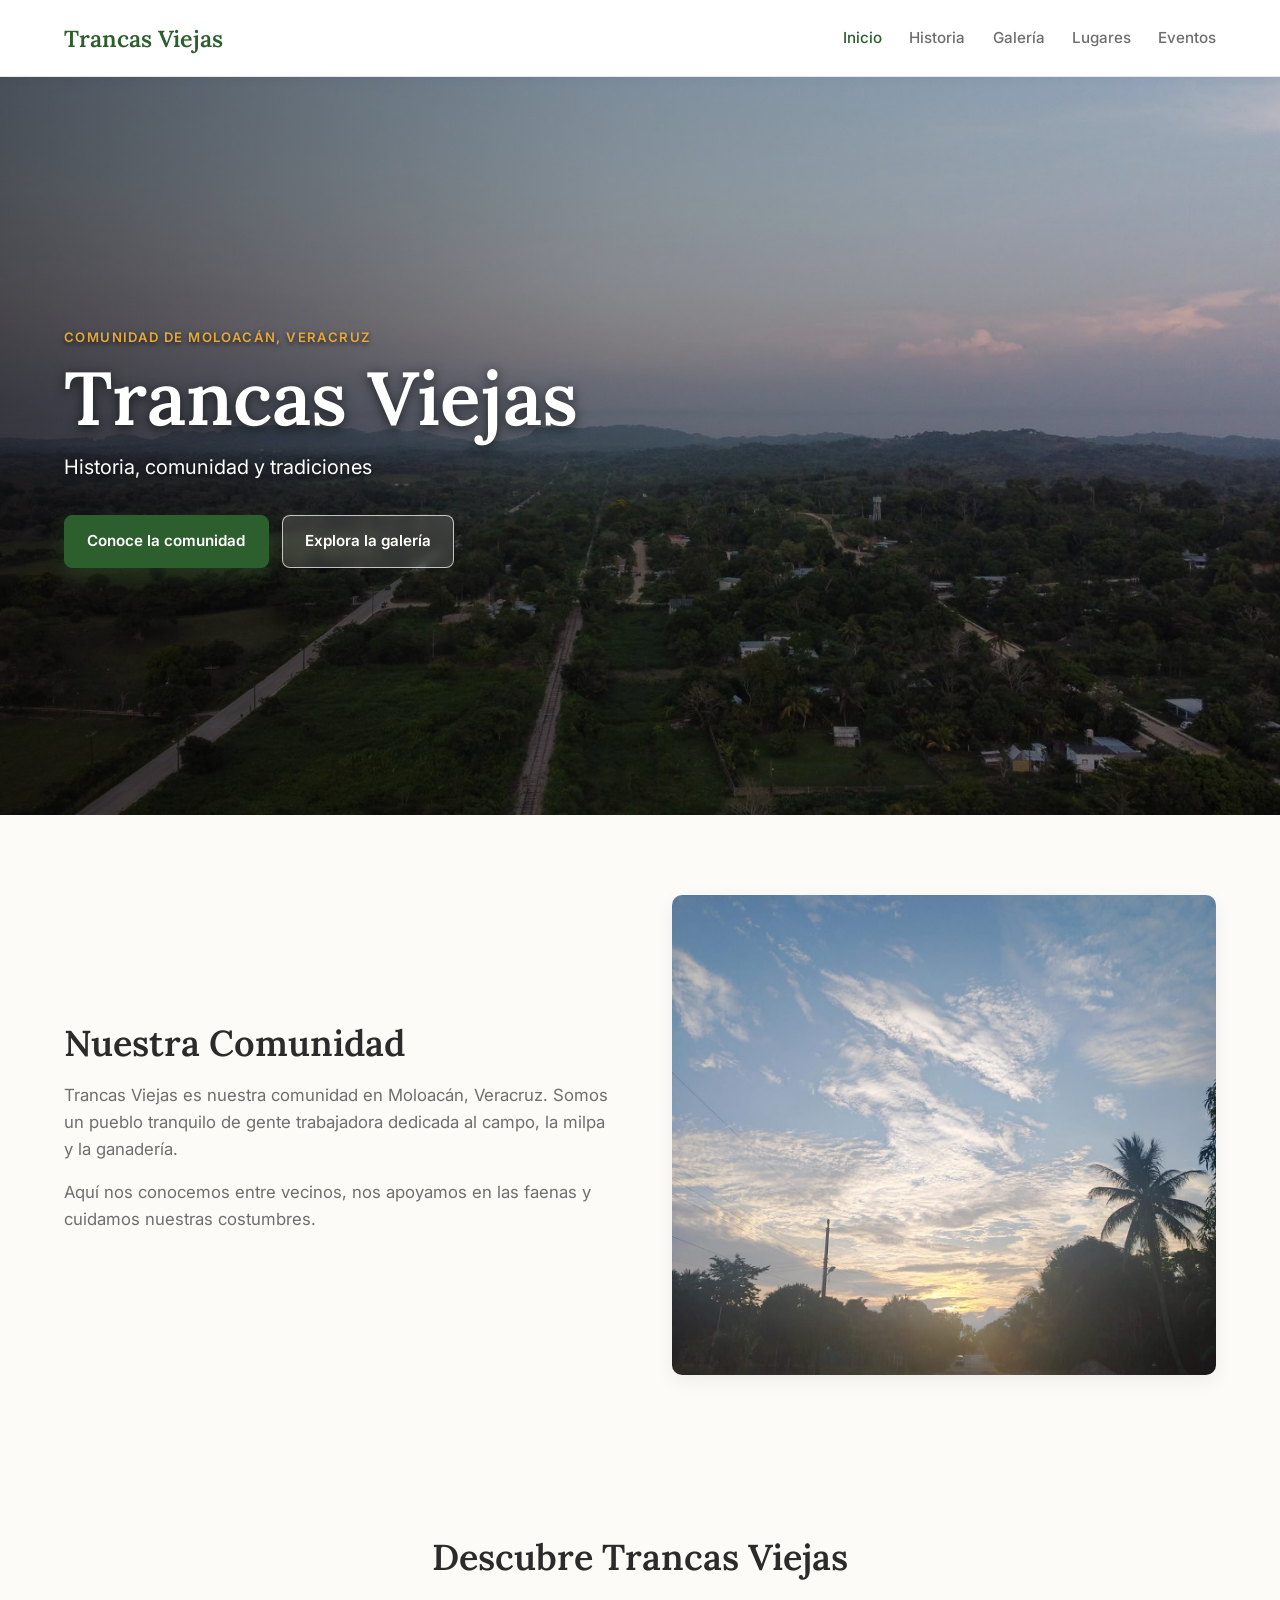
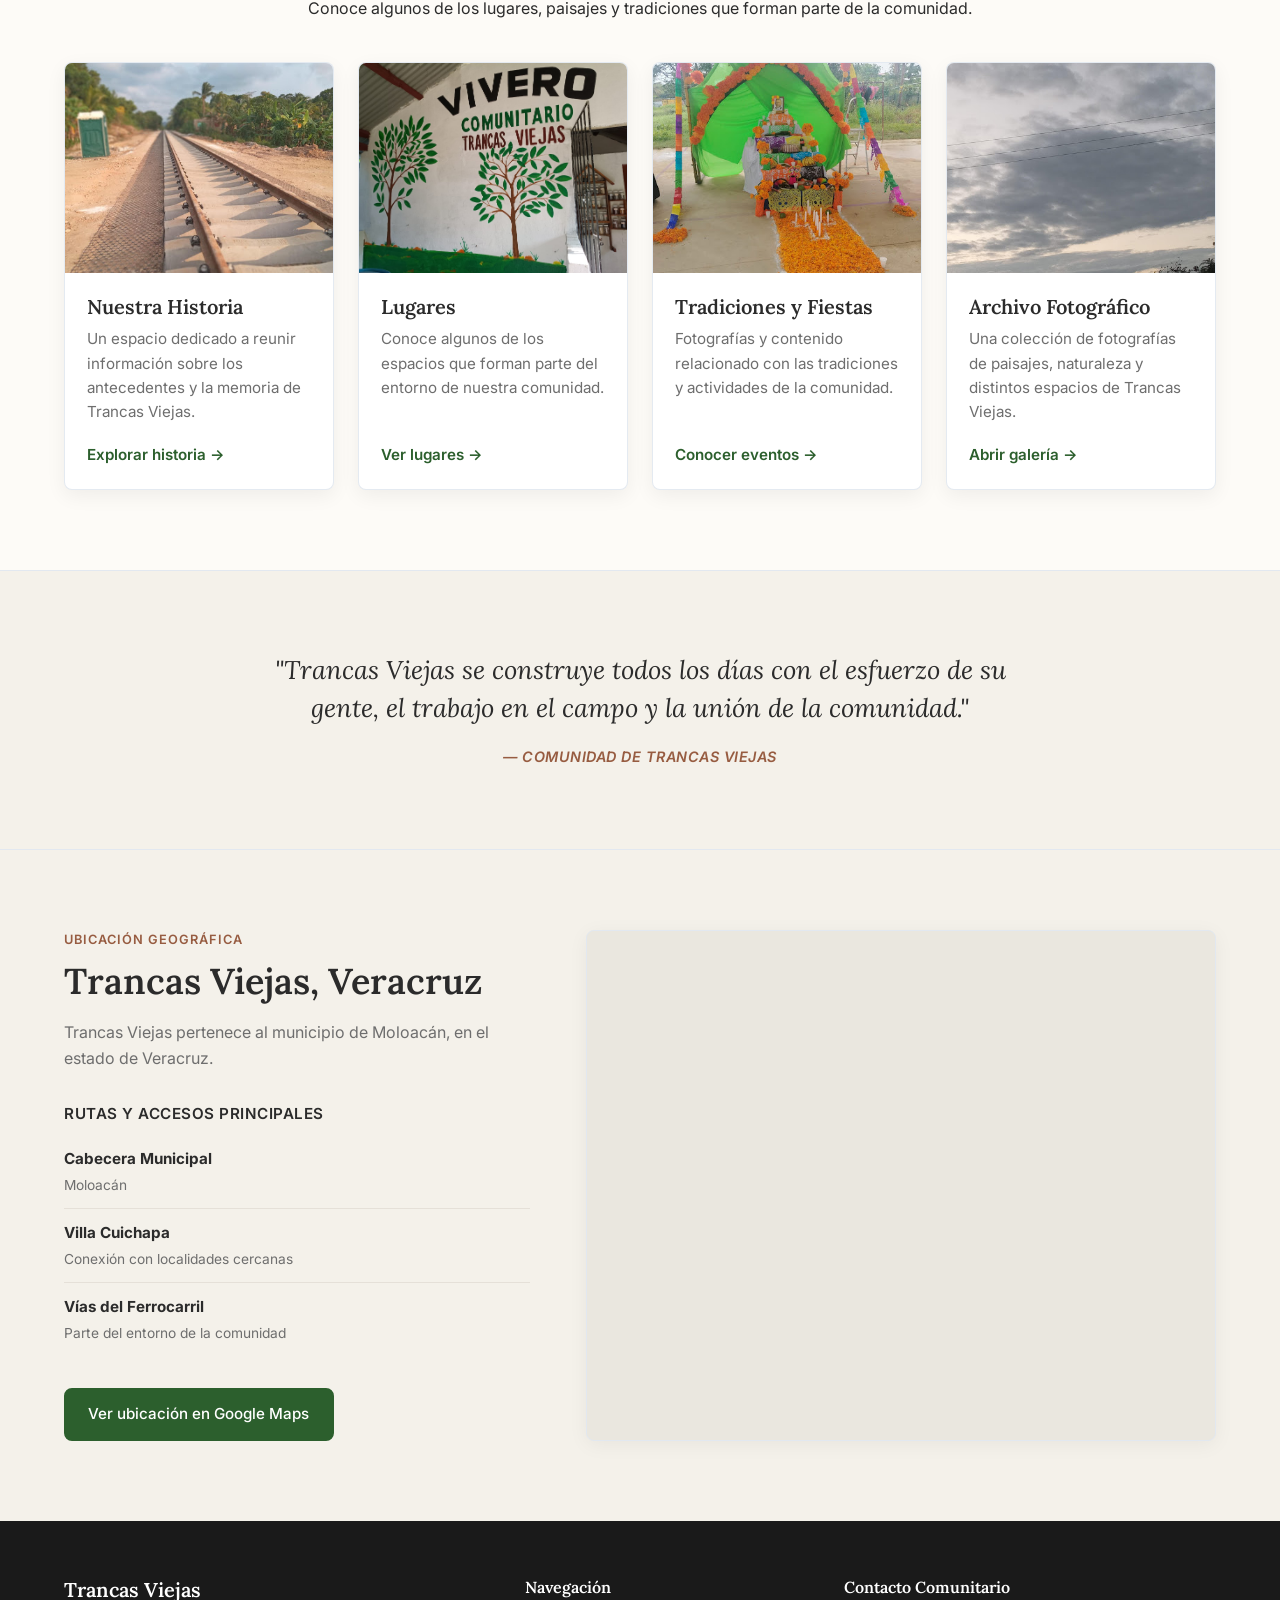
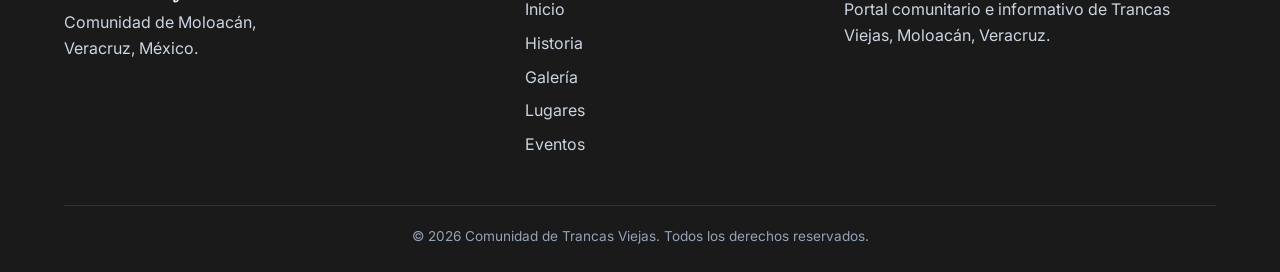
==== commit e7c65847: "new-version" ====
--- a/index.html
+++ b/index.html
@@ -1,247 +1,595 @@
 <!DOCTYPE html>
 <html lang="es">
+
 <head>
     <meta charset="UTF-8">
     <meta name="viewport" content="width=device-width, initial-scale=1.0">
+
     <title>Trancas Viejas | Inicio y Comunidad</title>
-    <meta name="description" content="Portal comunitario y documental de Trancas Viejas, municipio de Moloacán, Veracruz.">
-
-    <!-- Tipografías (Google Fonts) -->
+
+    <meta name="description"
+        content="Portal comunitario y documental de Trancas Viejas, municipio de Moloacán, Veracruz.">
+
+    <!-- Tipografías -->
     <link rel="preconnect" href="https://fonts.googleapis.com">
     <link rel="preconnect" href="https://fonts.gstatic.com" crossorigin>
-    <link href="https://fonts.googleapis.com/css2?family=Inter:wght@400;500;600&family=Lora:ital,wght@0,400;0,600;1,400&display=swap" rel="stylesheet">
-
-    <!-- Hoja de Estilos -->
+
+    <link
+        href="https://fonts.googleapis.com/css2?family=Inter:wght@400;500;600&family=Lora:ital,wght@0,400;0,600;1,400&display=swap"
+        rel="stylesheet">
+
+    <!-- Hoja de estilos -->
     <link rel="stylesheet" href="css/styles.css">
 </head>
+
 <body>
 
-    <!-- HEADER Y NAVEGACIÓN -->
+
+    <!-- ==========================================================
+         ENCABEZADO Y NAVEGACIÓN
+         ========================================================== -->
+
     <header class="site-header">
+
         <div class="container header-container">
-            <a href="index.html" class="logo">Trancas Viejas</a>
-            
-            <button class="menu-toggle" aria-controls="primary-menu" aria-expanded="false" aria-label="Mostrar menú">
+
+            <a href="index.html" class="logo">
+                Trancas Viejas
+            </a>
+
+            <button class="menu-toggle" type="button" aria-controls="primary-menu" aria-expanded="false"
+                aria-label="Mostrar menú">
                 <span class="hamburger"></span>
             </button>
 
             <nav class="site-nav" id="primary-menu" aria-label="Navegación principal">
+
                 <ul class="nav-list">
-                    <li><a href="index.html" class="active">Inicio</a></li>
-                    <li><a href="historia.html">Historia</a></li>
-                    <li><a href="galeria.html">Galería</a></li>
-                    <li><a href="lugares.html">Lugares</a></li>
-                    <li><a href="eventos.html">Eventos</a></li>
+
+                    <li>
+                        <a href="index.html" class="active">
+                            Inicio
+                        </a>
+                    </li>
+
+                    <li>
+                        <a href="historia.html">
+                            Historia
+                        </a>
+                    </li>
+
+                    <li>
+                        <a href="galeria.html">
+                            Galería
+                        </a>
+                    </li>
+
+                    <li>
+                        <a href="lugares.html">
+                            Lugares
+                        </a>
+                    </li>
+
+                    <li>
+                        <a href="eventos.html">
+                            Eventos
+                        </a>
+                    </li>
+
                 </ul>
+
             </nav>
+
         </div>
+
     </header>
 
+
     <main>
-        
-        <!-- PORTADA PRINCIPAL / HERO -->
+
+
+        <!-- ==========================================================
+             PORTADA PRINCIPAL
+             ========================================================== -->
+
         <section class="hero-section">
+
             <div class="container hero-container">
+
                 <div class="hero-content">
-                    <span class="hero-kicker">COMUNIDAD DE MOLOACÁN, VERACRUZ</span>
-                    <h1 class="hero-title">Trancas Viejas</h1>
-                    <p class="hero-subtitle">Historia, comunidad y tradiciones</p>
-                    
+
+                    <span class="hero-kicker">
+                        COMUNIDAD DE MOLOACÁN, VERACRUZ
+                    </span>
+
+                    <h1 class="hero-title">
+                        Trancas Viejas
+                    </h1>
+
+                    <p class="hero-subtitle">
+                        Historia, comunidad y tradiciones
+                    </p>
+
                     <div class="hero-actions">
-                        <a href="historia.html" class="btn-hero-primary">Conoce la comunidad</a>
-                        <a href="galeria.html" class="btn-hero-secondary">Explora la galería</a>
+
+                        <a href="historia.html" class="btn-hero-primary">
+                            Conoce la comunidad
+                        </a>
+
+                        <a href="galeria.html" class="btn-hero-secondary">
+                            Explora la galería
+                        </a>
+
                     </div>
+
                 </div>
-            </div>
+
+            </div>
+
         </section>
 
-        <!-- SECCIÓN 1: INTRODUCCIÓN A LA COMUNIDAD -->
+
+        <!-- ==========================================================
+             NUESTRA COMUNIDAD
+             ========================================================== -->
+
         <section id="conoce" class="section">
+
             <div class="container">
+
                 <div class="intro-grid">
+
                     <div class="intro-text">
-                        <h2 style="color: #1E293B;">Nuestra Comunidad</h2>
-                        <p style="color: #1E293B; font-size: 1.05rem; line-height: 1.6;">Trancas Viejas es nuestra comunidad en Moloacán, Veracruz. Somos un pueblo tranquilo de gente trabajadora dedicada al campo, la milpa y la ganadería.</p>
-                        <p style="color: #1E293B; font-size: 1.05rem; line-height: 1.6;">Aquí nos conocemos entre vecinos, nos apoyamos en las faenas y cuidamos nuestras costumbres.</p>
+
+                        <h2>
+                            Nuestra Comunidad
+                        </h2>
+
+                        <p>
+                            Trancas Viejas es nuestra comunidad en
+                            Moloacán, Veracruz. Somos un pueblo tranquilo
+                            de gente trabajadora dedicada al campo,
+                            la milpa y la ganadería.
+                        </p>
+
+                        <p>
+                            Aquí nos conocemos entre vecinos,
+                            nos apoyamos en las faenas y cuidamos
+                            nuestras costumbres.
+                        </p>
+
                     </div>
+
+
                     <div class="intro-image">
-                        <img src="img/lugares/calle-principal-atardecer.jpg" alt="Comunidad de Trancas Viejas" loading="lazy">
+
+                        <img src="img/lugares/calle-principal-atardecer.jpg" alt="Comunidad de Trancas Viejas"
+                            loading="lazy">
+
                     </div>
+
                 </div>
-            </div>
+
+            </div>
+
         </section>
 
-        <!-- SECCIÓN 2: DESCUBRE TRANCAS VIEJAS -->
+
+        <!-- ==========================================================
+             DESCUBRE TRANCAS VIEJAS
+             ========================================================== -->
+
         <section class="section" id="descubre">
+
             <div class="container">
+
                 <div class="section-header text-center">
-                    <h2 style="color: #1E293B;">Descubre Trancas Viejas</h2>
-                    <p style="color: #475569;">Conoce la historia, rincones y tradiciones de nuestro pueblo</p>
+
+                    <h2>
+                        Descubre Trancas Viejas
+                    </h2>
+
+                    <p>
+                        Conoce algunos de los lugares, paisajes y
+                        tradiciones que forman parte de la comunidad.
+                    </p>
+
                 </div>
+
+
                 <div class="grid grid-4">
-                    <!-- Tarjeta 1: Historia -->
+
+
+                    <!-- ==================================================
+                         HISTORIA
+                         ================================================== -->
+
                     <article class="card feature-card">
+
                         <div class="card-image-wrapper">
-                            <img src="img/lugares/vias-ferrocarril.jpg" alt="Vías del ferrocarril en Trancas Viejas" loading="lazy">
-                        </div>
+
+                            <img src="img/lugares/vias-ferrocarril.jpg" alt="Vías del ferrocarril en Trancas Viejas"
+                                loading="lazy">
+
+                        </div>
+
                         <div class="card-content">
-                            <h3>Nuestra Historia</h3>
-                            <p style="color: #334155;">Un recorrido por los orígenes de nuestro ejido, las familias fundadoras y la memoria de nuestro pueblo.</p>
-                            <a href="historia.html" class="link-action">Explorar historia &rarr;</a>
-                        </div>
+
+                            <h3>
+                                Nuestra Historia
+                            </h3>
+
+                            <p>
+                                Un espacio dedicado a reunir información
+                                sobre los antecedentes y la memoria
+                                de Trancas Viejas.
+                            </p>
+
+                            <a href="historia.html" class="link-action">
+                                Explorar historia →
+                            </a>
+
+                        </div>
+
                     </article>
 
-                    <!-- Tarjeta 2: Lugares -->
+
+                    <!-- ==================================================
+                         LUGARES
+                         ================================================== -->
+
                     <article class="card feature-card">
+
                         <div class="card-image-wrapper">
-                            <img src="img/lugares/vivero-comunitario.jpg" alt="Vivero Comunitario Trancas Viejas" loading="lazy">
-                        </div>
+
+                            <img src="img/lugares/vivero-comunitario.jpg" alt="Vivero Comunitario de Trancas Viejas"
+                                loading="lazy">
+
+                        </div>
+
                         <div class="card-content">
-                            <h3>Lugares Emblemáticos</h3>
-                            <p style="color: #334155;">Los rincones que hacen único a Trancas Viejas: el vivero, los caminos, las parcelas y nuestros espacios comunitarios.</p>
-                            <a href="lugares.html" class="link-action">Ver lugares &rarr;</a>
-                        </div>
+
+                            <h3>
+                                Lugares
+                            </h3>
+
+                            <p>
+                                Conoce algunos de los espacios que
+                                forman parte del entorno de nuestra
+                                comunidad.
+                            </p>
+
+                            <a href="lugares.html" class="link-action">
+                                Ver lugares →
+                            </a>
+
+                        </div>
+
                     </article>
 
-                    <!-- Tarjeta 3: Tradiciones -->
+
+                    <!-- ==================================================
+                         TRADICIONES
+                         ================================================== -->
+
                     <article class="card feature-card">
+
                         <div class="card-image-wrapper">
-                            <img src="img/eventos/altar-tradicional-todos-santos.jpg" alt="Altar de Todos Santos en Trancas Viejas" loading="lazy">
-                        </div>
+
+                            <img src="img/eventos/altar-tradicional-todos-santos.jpg"
+                                alt="Altar tradicional de Todos Santos" loading="lazy">
+
+                        </div>
+
                         <div class="card-content">
-                            <h3>Tradiciones y Fiestas</h3>
-                            <p style="color: #334155;">Nuestras celebraciones, los altares de Todos Santos, los convivios y los momentos que nos unen como comunidad.</p>
-                            <a href="eventos.html" class="link-action">Conocer eventos &rarr;</a>
-                        </div>
+
+                            <h3>
+                                Tradiciones y Fiestas
+                            </h3>
+
+                            <p>
+                                Fotografías y contenido relacionado
+                                con las tradiciones y actividades
+                                de la comunidad.
+                            </p>
+
+                            <a href="eventos.html" class="link-action">
+                                Conocer eventos →
+                            </a>
+
+                        </div>
+
                     </article>
 
-                    <!-- Tarjeta 4: Galería -->
+
+                    <!-- ==================================================
+                         GALERÍA
+                         ================================================== -->
+
                     <article class="card feature-card">
+
                         <div class="card-image-wrapper">
-                            <img src="img/galeria/atardecer-potreros.jpg" alt="Atardecer en los potreros de Trancas Viejas" loading="lazy">
-                        </div>
+
+                            <img src="img/galeria/atardecer-cielo-nublado.jpg"
+                                alt="Atardecer y cielo nublado en Trancas Viejas" loading="lazy">
+
+                        </div>
+
                         <div class="card-content">
-                            <h3>Archivo Fotográfico</h3>
-                            <p style="color: #334155;">Una colección visual de la vida diaria, nuestra gente, los paisajes y los atardeceres en el campo.</p>
-                            <a href="galeria.html" class="link-action">Abrir galería &rarr;</a>
-                        </div>
+
+                            <h3>
+                                Archivo Fotográfico
+                            </h3>
+
+                            <p>
+                                Una colección de fotografías de paisajes,
+                                naturaleza y distintos espacios de
+                                Trancas Viejas.
+                            </p>
+
+                            <a href="galeria.html" class="link-action">
+                                Abrir galería →
+                            </a>
+
+                        </div>
+
                     </article>
+
+
                 </div>
-            </div>
+
+            </div>
+
         </section>
 
-        <!-- SECCIÓN 3: CITA COMUNITARIA -->
+
+        <!-- ==========================================================
+             CITA DE LA COMUNIDAD
+             ========================================================== -->
+
         <section class="section bg-light community-quote">
+
             <div class="container text-center">
-                <blockquote class="quote-text" style="color: #1E293B;">
-                    "Trancas Viejas se construye todos los días con el esfuerzo de su gente, el trabajo en el campo y la unión de la comunidad."
+
+                <blockquote class="quote-text">
+
+                    "Trancas Viejas se construye todos los días con
+                    el esfuerzo de su gente, el trabajo en el campo
+                    y la unión de la comunidad."
+
                 </blockquote>
-                <cite class="quote-author" style="color: #2C5F2D; font-weight: 600;">— Orgullo Veracruzano</cite>
-            </div>
+
+                <cite class="quote-author">
+                    — Comunidad de Trancas Viejas
+                </cite>
+
+            </div>
+
         </section>
-        
-        <!-- SECCIÓN 4: UBICACIÓN Y CONECTIVIDAD -->
+
+
+        <!-- ==========================================================
+             UBICACIÓN
+             ========================================================== -->
+
         <section class="section bg-light" id="ubicacion">
+
             <div class="container">
-                <div class="section-header text-center">
-                    <span class="location-kicker" style="color: #D97706; font-weight: 700; text-transform: uppercase; font-size: 0.85rem; letter-spacing: 1px;">Geografía & Accesos</span>
-                    <h2 style="color: #1E293B; margin-top: 0.25rem;">Ubicación y Conectividad</h2>
-                    <p style="color: #475569;">Trancas Viejas se localiza en el municipio de Moloacán, en el sur del estado de Veracruz</p>
+
+                <div class="location-grid">
+
+
+                    <!-- ==================================================
+                         INFORMACIÓN
+                         ================================================== -->
+
+                    <div class="location-text">
+
+                        <span class="location-kicker">
+                            Ubicación geográfica
+                        </span>
+
+                        <h2>
+                            Trancas Viejas, Veracruz
+                        </h2>
+
+                        <p class="location-desc">
+                            Trancas Viejas pertenece al municipio de
+                            Moloacán, en el estado de Veracruz.
+                        </p>
+
+
+                        <div class="routes-block">
+
+                            <h3>
+                                Rutas y accesos principales
+                            </h3>
+
+
+                            <div class="route-simple">
+
+                                <strong>
+                                    Cabecera Municipal
+                                </strong>
+
+                                <span>
+                                    Moloacán
+                                </span>
+
+                            </div>
+
+
+                            <div class="route-simple">
+
+                                <strong>
+                                    Villa Cuichapa
+                                </strong>
+
+                                <span>
+                                    Conexión con localidades cercanas
+                                </span>
+
+                            </div>
+
+
+                            <div class="route-simple">
+
+                                <strong>
+                                    Vías del Ferrocarril
+                                </strong>
+
+                                <span>
+                                    Parte del entorno de la comunidad
+                                </span>
+
+                            </div>
+
+                        </div>
+
+
+                        <div class="location-actions">
+
+                            <a href="https://maps.google.com/?q=Trancas+Viejas,+Moloacan,+Veracruz" target="_blank"
+                                rel="noopener" class="btn btn-primary">
+                                Ver ubicación en Google Maps
+                            </a>
+
+                        </div>
+
+                    </div>
+
+
+                    <!-- ==================================================
+                         MAPA
+                         ================================================== -->
+
+                    <div class="location-map">
+
+                        <iframe
+                            src="https://maps.google.com/maps?q=Trancas%20Viejas,%20Moloacan,%20Veracruz&t=m&z=13&ie=UTF8&iwloc=&output=embed"
+                            width="100%" height="100%" style="border:0;" allowfullscreen="" loading="lazy"
+                            referrerpolicy="no-referrer-when-downgrade" title="Mapa de Trancas Viejas, Veracruz">
+                        </iframe>
+
+                    </div>
+
+
                 </div>
 
-                <div class="location-hub-grid">
-                    <!-- Columna 1: Tarjeta Informativa -->
-                    <div class="location-card-pro" style="background: #FFFFFF; padding: 2rem; border-radius: 12px; border: 1px solid #E2E8F0;">
-                        <div class="location-header-badge" style="font-size: 0.8rem; font-weight: 700; color: #2C5F2D; text-transform: uppercase; margin-bottom: 0.75rem;">
-                            📍 Ubicación Geográfica
-                        </div>
-                        
-                        <h3 style="color: #1E293B; font-family: 'Lora', serif; font-size: 1.4rem; margin-bottom: 0.75rem;">Corazón del Sur de Veracruz</h3>
-                        <p style="color: #1E293B; font-size: 0.95rem; line-height: 1.6; margin-bottom: 1.5rem;">
-                            Pueblo campesino y ganadero ubicado en la zona sur veracruzana, conectado por carretera local con Moloacán y Villa Cuichapa.
-                        </p>
-
-                        <!-- Rutas -->
-                        <div class="connectivity-routes">
-                            <h4 style="color: #1E293B; font-size: 0.9rem; text-transform: uppercase; letter-spacing: 0.5px; margin-bottom: 1rem;">Rutas y Accesos Principales</h4>
-                            
-                            <div class="route-item" style="display: flex; gap: 0.75rem; align-items: center; margin-bottom: 0.75rem;">
-                                <span style="font-size: 1.2rem;">🚗</span>
-                                <div>
-                                    <strong style="color: #1E293B; display: block; font-size: 0.95rem;">Cabecera Municipal (Moloacán)</strong>
-                                    <span style="color: #475569; font-size: 0.85rem;">Acceso por carretera local</span>
-                                </div>
-                            </div>
-                            
-                            <div class="route-item" style="display: flex; gap: 0.75rem; align-items: center; margin-bottom: 0.75rem;">
-                                <span style="font-size: 1.2rem;">🛣️</span>
-                                <div>
-                                    <strong style="color: #1E293B; display: block; font-size: 0.95rem;">Villa Cuichapa / Nanchital</strong>
-                                    <span style="color: #475569; font-size: 0.85rem;">Conexión comercial regional</span>
-                                </div>
-                            </div>
-
-                            <div class="route-item" style="display: flex; gap: 0.75rem; align-items: center; margin-bottom: 1.5rem;">
-                                <span style="font-size: 1.2rem;">🚂</span>
-                                <div>
-                                    <strong style="color: #1E293B; display: block; font-size: 0.95rem;">Corredor Ferroviario</strong>
-                                    <span style="color: #475569; font-size: 0.85rem;">Paso histórico del ferrocarril del Sur</span>
-                                </div>
-                            </div>
-                        </div>
-
-                        <a href="https://maps.google.com/?q=Trancas+Viejas,+Moloacan,+Veracruz" target="_blank" rel="noopener" class="btn btn-primary btn-full" style="display: block; text-align: center; background-color: #2C5F2D; color: #FFFFFF; padding: 0.85rem; border-radius: 8px; font-weight: 600; text-decoration: none;">
-                            📍 Trazar Ruta en Google Maps
-                        </a>
-                    </div>
-
-                    <!-- Columna 2: Mapa Interactivo -->
-                    <div class="history-card-frame" style="height: 100%; min-height: 420px; border-radius: 12px; overflow: hidden; border: 1px solid #E2E8F0;">
-                        <iframe 
-                            src="https://maps.google.com/maps?q=Trancas%20Viejas,%20Moloacan,%20Veracruz&t=m&z=13&ie=UTF8&iwloc=&output=embed" 
-                            width="100%" 
-                            height="100%" 
-                            style="border:0; min-height: 420px;" 
-                            allowfullscreen="" 
-                            loading="lazy" 
-                            referrerpolicy="no-referrer-when-downgrade"
-                            title="Mapa Geográfico de Trancas Viejas">
-                        </iframe>
-                    </div>
-                </div>
-            </div>
+            </div>
+
         </section>
+
+
     </main>
 
-    <!-- FOOTER -->
+
+    <!-- ==========================================================
+         FOOTER
+         ========================================================== -->
+
     <footer class="site-footer">
+
         <div class="container footer-grid">
+
+
+            <!-- Marca -->
+
             <div class="footer-brand">
-                <h3>Trancas Viejas</h3>
-                <p>Comunidad de Moloacán,<br>Veracruz, México.</p>
-            </div>
+
+                <h3>
+                    Trancas Viejas
+                </h3>
+
+                <p>
+                    Comunidad de Moloacán,
+                    <br>
+                    Veracruz, México.
+                </p>
+
+            </div>
+
+
+            <!-- Navegación -->
+
             <div class="footer-links">
-                <h4>Navegación</h4>
+
+                <h4>
+                    Navegación
+                </h4>
+
                 <ul>
-                    <li><a href="index.html">Inicio</a></li>
-                    <li><a href="historia.html">Historia</a></li>
-                    <li><a href="galeria.html">Galería</a></li>
-                    <li><a href="lugares.html">Lugares</a></li>
-                    <li><a href="eventos.html">Eventos</a></li>
+
+                    <li>
+                        <a href="index.html">
+                            Inicio
+                        </a>
+                    </li>
+
+                    <li>
+                        <a href="historia.html">
+                            Historia
+                        </a>
+                    </li>
+
+                    <li>
+                        <a href="galeria.html">
+                            Galería
+                        </a>
+                    </li>
+
+                    <li>
+                        <a href="lugares.html">
+                            Lugares
+                        </a>
+                    </li>
+
+                    <li>
+                        <a href="eventos.html">
+                            Eventos
+                        </a>
+                    </li>
+
                 </ul>
-            </div>
+
+            </div>
+
+
+            <!-- Contacto -->
+
             <div class="footer-contact">
-                <h4>Contacto Comunitario</h4>
-                <p>Portal comunitario e informativo del Ejido Trancas Viejas, Moloacán, Veracruz.</p>
-            </div>
+
+                <h4>
+                    Contacto Comunitario
+                </h4>
+
+                <p>
+                    Portal comunitario e informativo de Trancas Viejas,
+                    Moloacán, Veracruz.
+                </p>
+
+            </div>
+
+
         </div>
+
+
         <div class="footer-bottom container">
-            <p>&copy; 2026 Comunidad de Trancas Viejas. Todos los derechos reservados.</p>
+
+            <p>
+                &copy; 2026 Comunidad de Trancas Viejas.
+                Todos los derechos reservados.
+            </p>
+
         </div>
+
     </footer>
 
-    <!-- Script de Interactividad -->
+
+    <!-- JavaScript -->
+
     <script src="js/main.js"></script>
 
 </body>
+
 </html>
--- a/css/styles.css
+++ b/css/styles.css
@@ -1,1678 +1,1819 @@
-/* ========================================================================== 
-   1. VARIABLES (Design System de Trancas Viejas) 
-   ========================================================================== */ 
- 
-:root { 
-    --color-primary: #2C5F2D; 
-    --color-secondary: #975C41; 
-    --color-accent: #E5A93B; 
- 
-    --color-background: #FDFBF7; 
-    --color-surface: #FFFFFF; 
-    --color-bg-light: #F4F1EA; 
- 
-    --color-text: #2B2B2B; 
-    --color-text-muted: #6E6E6E; 
-    --color-text-light: #FFFFFF; 
- 
-    --font-heading: 'Lora', serif; 
-    --font-body: 'Inter', sans-serif; 
- 
-    --border-radius: 8px; 
-    --shadow-subtle: 0 4px 20px rgba(0, 0, 0, 0.05); 
-    --transition: 0.3s ease-in-out; 
-    --container-width: 1200px; 
-} 
- 
- 
-/* ========================================================================== 
-   2. ACCESIBILIDAD Y CONFIGURACIÓN GENERAL 
-   ========================================================================== */ 
- 
-@media (prefers-reduced-motion: reduce) { 
-    *, 
-    *::before, 
-    *::after { 
-        animation-duration: 0.01ms !important; 
-        animation-iteration-count: 1 !important; 
-        transition-duration: 0.01ms !important; 
-        scroll-behavior: auto !important; 
-    } 
-} 
- 
-:focus { 
-    outline: none; 
-} 
- 
-:focus-visible { 
-    outline: 3px solid var(--color-accent); 
-    outline-offset: 4px; 
-    border-radius: 2px; 
-} 
- 
-* { 
-    margin: 0; 
-    padding: 0; 
-    box-sizing: border-box; 
-} 
- 
-html { 
-    scroll-behavior: smooth; 
-} 
- 
-body { 
-    font-family: var(--font-body); 
-    color: var(--color-text); 
-    background-color: var(--color-background); 
-    line-height: 1.6; 
-    -webkit-font-smoothing: antialiased; 
-    overflow-x: hidden; 
-} 
- 
-img, 
-svg { 
-    max-width: 100%; 
-    height: auto; 
-    display: block; 
-} 
- 
-a { 
-    text-decoration: none; 
-    color: inherit; 
-    transition: color var(--transition); 
-} 
- 
- 
-/* ========================================================================== 
-   3. TIPOGRAFÍA 
-   ========================================================================== */ 
- 
-h1, 
-h2, 
-h3, 
-h4, 
-.logo { 
-    font-family: var(--font-heading); 
-    font-weight: 600; 
-    line-height: 1.25; 
-    color: var(--color-text); 
-} 
- 
-h1 { 
-    font-size: 2.25rem; 
-} 
- 
-h2 { 
-    font-size: 1.85rem; 
-    margin-bottom: 1rem; 
-} 
- 
-h3 { 
-    font-size: 1.25rem; 
-    margin-bottom: 0.5rem; 
-} 
- 
-.text-muted { 
-    color: var(--color-text-muted); 
-} 
- 
- 
-/* ========================================================================== 
-   4. CONTENEDORES Y SECCIONES 
-   ========================================================================== */ 
- 
-.container { 
-    width: 90%; 
-    max-width: var(--container-width); 
-    margin: 0 auto; 
-} 
- 
-.section { 
-    padding: 4rem 0; 
-} 
- 
-.bg-light { 
-    background-color: var(--color-bg-light); 
-} 
- 
-.section-header { 
-    margin-bottom: 2.5rem; 
-} 
- 
-.text-center { 
-    text-align: center; 
-} 
- 
-.grid { 
-    display: grid; 
-    gap: 2rem; 
-    grid-template-columns: 1fr; 
-} 
- 
-.intro-grid { 
-    display: grid; 
-    gap: 2rem; 
-    grid-template-columns: 1fr; 
-} 
- 
- 
-/* ========================================================================== 
-   5. BOTONES 
-   ========================================================================== */ 
- 
-.btn { 
-    display: inline-block; 
-    padding: 0.8rem 1.6rem; 
-    border-radius: var(--border-radius); 
-    font-family: var(--font-body); 
-    font-weight: 500; 
-    text-align: center; 
-    cursor: pointer; 
-    transition: all var(--transition); 
-} 
- 
-.btn-primary { 
-    background-color: var(--color-primary); 
-    color: var(--color-text-light); 
-    border: 2px solid var(--color-primary); 
-} 
- 
-.btn-primary:hover, 
-.btn-primary:focus-visible { 
-    background-color: #1f4320; 
-    border-color: #1f4320; 
-} 
- 
-.btn-secondary { 
-    background-color: transparent; 
-    color: var(--color-text-light); 
-    border: 2px solid var(--color-text-light); 
-} 
- 
-.btn-secondary:hover, 
-.btn-secondary:focus-visible { 
-    background-color: var(--color-text-light); 
-    color: var(--color-text); 
-} 
- 
-.link-action { 
-    color: var(--color-primary); 
-    font-weight: 600; 
-    font-size: 0.95rem; 
-    display: inline-flex; 
-    align-items: center; 
-    margin-top: auto; 
-} 
- 
-.link-action:hover, 
-.link-action:focus-visible { 
-    color: var(--color-secondary); 
-} 
- 
- 
-/* ========================================================================== 
-   6. ENCABEZADO Y NAVEGACIÓN 
-   ========================================================================== */ 
- 
-.site-header { 
-    background-color: var(--color-surface); 
-    box-shadow: 0 2px 10px rgba(0, 0, 0, 0.05); 
-    position: sticky; 
-    top: 0; 
-    z-index: 1000; 
-    padding: 1rem 0; 
-} 
- 
-.header-container { 
-    display: flex; 
-    justify-content: space-between; 
-    align-items: center; 
-} 
- 
-.logo { 
-    font-size: 1.5rem; 
-    color: var(--color-primary); 
-} 
- 
-.site-nav { 
-    position: absolute; 
-    top: 100%; 
-    left: 0; 
-    width: 100%; 
-    background-color: var(--color-surface); 
-    padding: 1rem 2rem 2rem; 
-    box-shadow: 0 4px 10px rgba(0, 0, 0, 0.1); 
- 
-    opacity: 0; 
-    visibility: hidden; 
-    transform: translateY(-10px); 
- 
-    transition: 
-        opacity var(--transition), 
-        transform var(--transition), 
-        visibility var(--transition); 
- 
-    z-index: 999; 
-} 
- 
-.site-nav.is-open { 
-    opacity: 1; 
-    visibility: visible; 
-    transform: translateY(0); 
-} 
- 
-.nav-list { 
-    list-style: none; 
-    display: flex; 
-    flex-direction: column; 
-    gap: 1.25rem; 
-} 
- 
-.nav-list a { 
-    font-weight: 500; 
-    font-size: 1.05rem; 
-    color: var(--color-text-muted); 
-    display: block; 
-    padding: 0.4rem 0; 
-} 
- 
-.nav-list a:hover, 
-.nav-list a.active { 
-    color: var(--color-primary); 
-} 
- 
-.menu-toggle { 
-    display: flex; 
-    align-items: center; 
-    justify-content: center; 
-    width: 44px; 
-    height: 44px; 
-    background: none; 
-    border: none; 
-    cursor: pointer; 
-    color: var(--color-text); 
-} 
- 
-.hamburger { 
-    display: block; 
-    width: 25px; 
-    height: 3px; 
-    background-color: currentColor; 
-    position: relative; 
-    transition: background-color var(--transition); 
-} 
- 
-.hamburger::before, 
-.hamburger::after { 
-    content: ''; 
-    position: absolute; 
-    width: 100%; 
-    height: 3px; 
-    background-color: currentColor; 
-    left: 0; 
-    transition: 
-        transform var(--transition), 
-        top var(--transition), 
-        bottom var(--transition); 
-} 
- 
-.hamburger::before { 
-    top: -8px; 
-} 
- 
-.hamburger::after { 
-    bottom: -8px; 
-} 
- 
-/* ========================================================================== 
-   7. HERO PRINCIPAL (Alineación Superior - Respeto al sujeto) 
-   ========================================================================== */ 
- 
-.hero { 
-    position: relative; 
-    min-height: 85vh; 
-    display: flex; 
-    align-items: flex-start; /* Eleva el texto a la zona limpia del domo */ 
-    color: var(--color-text-light); 
-    overflow: hidden; 
-} 
- 
-.hero-image-container { 
-    position: absolute; 
-    inset: 0; 
-    z-index: 1; 
-} 
- 
-.hero-image { 
-    width: 100%; 
-    height: 100%; 
-    object-fit: cover; 
-    object-position: center center; 
-} 
- 
-/* Sombra superior suave para contrastar el texto contra la lámina del domo */ 
-.hero-overlay { 
-    position: absolute; 
-    inset: 0; 
-    background: linear-gradient( 
-        180deg, 
-        rgba(0, 0, 0, 0.75) 0%, 
-        rgba(0, 0, 0, 0.35) 40%, 
-        rgba(0, 0, 0, 0.0) 80% 
-    ); 
-} 
- 
-.hero-content { 
-    position: relative; 
-    z-index: 2; 
-    max-width: 600px; 
-    padding-top: 3.5rem; /* Separación respecto al header */ 
-    padding-bottom: 2rem; 
-    margin: 0; 
-    color: #FFFFFF; 
-} 
- 
-.hero-kicker { 
-    display: inline-block; 
-    font-size: 0.85rem; 
-    font-weight: 600; 
-    text-transform: uppercase; 
-    letter-spacing: 1.5px; 
-    color: #E5A93B; 
-    margin-bottom: 0.5rem; 
-    text-shadow: 0 2px 4px rgba(0, 0, 0, 0.8); 
-} 
- 
-.hero-content h1 { 
-    color: #FFFFFF; 
-    font-size: 2.75rem; 
-    margin-bottom: 0.5rem; 
-    text-shadow: 0 2px 6px rgba(0, 0, 0, 0.9); 
-} 
- 
-.hero-content .subtitle { 
-    color: #FFFFFF; 
-    font-size: 1.15rem; 
-    font-weight: 300; 
-    margin-bottom: 1.75rem; 
-    opacity: 0.95; 
-    text-shadow: 0 2px 4px rgba(0, 0, 0, 0.9); 
-} 
- 
-.hero-actions { 
-    display: flex; 
-    gap: 1rem; 
-    flex-wrap: wrap; 
-} 
-/* ========================================================================== 
-   8. TARJETAS 
-   ========================================================================== */ 
- 
-.card { 
-    background-color: var(--color-surface); 
-    border-radius: var(--border-radius); 
-    overflow: hidden; 
- 
-    box-shadow: var(--shadow-subtle); 
- 
-    transition: 
-        transform var(--transition), 
-        box-shadow var(--transition); 
- 
-    height: 100%; 
- 
-    display: flex; 
-    flex-direction: column; 
-} 
- 
-.card:hover, 
-.card:focus-within { 
-    transform: translateY(-5px); 
- 
-    box-shadow: 0 8px 25px rgba(0, 0, 0, 0.08); 
-} 
- 
-.card-image-wrapper { 
-    overflow: hidden; 
-    height: 210px; 
-    background-color: var(--color-bg-light); 
-} 
- 
-.card-image-wrapper img, 
-.card img { 
-    width: 100%; 
-    height: 100%; 
-    object-fit: cover; 
- 
-    transition: transform var(--transition); 
-} 
- 
-.card:hover .card-image-wrapper img { 
-    transform: scale(1.03); 
-} 
- 
- 
-/* Imágenes de la galería */ 
- 
-.gallery-card .card-image { 
-    width: 100%; 
-    aspect-ratio: 4 / 3; 
-    overflow: hidden; 
-    display: flex; 
-    align-items: center; 
-    justify-content: center; 
-    background-color: var(--color-bg-light); 
-} 
- 
-.gallery-card .card-image img { 
-    width: 100%; 
-    height: 100%; 
-    object-fit: contain; 
-    object-position: center; 
-    display: block; 
-    transition: transform var(--transition); 
-} 
- 
-.gallery-card:hover .card-image img { 
-    transform: scale(1.03); 
-} 
- 
-/* Distribución de la galería */ 
-.gallery-grid { 
-    display: grid; 
-    grid-template-columns: 1fr; 
-    gap: 1.25rem; 
-} 
- 
-.gallery-card { 
-    height: 100%; 
-} 
- 
-/* La sección de fauna no debe estirar una sola tarjeta */ 
-#fauna .gallery-grid { 
-    grid-template-columns: minmax(0, 280px); 
-} 
- 
-/* Escritorio */ 
-@media (min-width: 1024px) { 
-    .gallery-grid { 
-        grid-template-columns: repeat(5, minmax(0, 1fr)); 
-        gap: 1.25rem; 
-    } 
- 
-    #fauna .gallery-grid { 
-        grid-template-columns: minmax(0, 280px); 
-    } 
-} 
- 
-/* Tablet */ 
-@media (min-width: 768px) and (max-width: 1023px) { 
-    .gallery-grid { 
-        grid-template-columns: repeat(3, minmax(0, 1fr)); 
-    } 
- 
-    #fauna .gallery-grid { 
-        grid-template-columns: minmax(0, 280px); 
-    } 
-} 
- 
-.card-content { 
-    padding: 1.5rem; 
- 
-    flex-grow: 1; 
- 
-    display: flex; 
-    flex-direction: column; 
-} 
- 
-.card-content p { 
-    margin-bottom: 1.25rem; 
-    flex-grow: 1; 
-} 
- 
-.notice-card { 
-    border-top: 4px solid var(--color-accent); 
-} 
- 
-.notice-date { 
-    display: block; 
- 
-    font-size: 0.85rem; 
-    color: var(--color-secondary); 
-    font-weight: 600; 
- 
-    margin-bottom: 0.5rem; 
-} 
- 
- 
-/* ========================================================================== 
-   9. CITA DE LA COMUNIDAD 
-   ========================================================================== */ 
- 
-.community-quote { 
-    padding: 5rem 0; 
- 
-    border-top: 1px solid #E2E8F0; 
-    border-bottom: 1px solid #E2E8F0; 
-} 
- 
-.quote-text { 
-    font-family: var(--font-heading); 
- 
-    font-size: 1.35rem; 
-    font-style: italic; 
- 
-    color: var(--color-text); 
- 
-    max-width: 800px; 
- 
-    margin: 0 auto 1rem auto; 
- 
-    line-height: 1.5; 
-} 
- 
-.quote-author { 
-    font-size: 0.9rem; 
-    font-weight: 600; 
- 
-    color: var(--color-secondary); 
- 
-    text-transform: uppercase; 
-    letter-spacing: 0.5px; 
-} 
- 
- 
-/* ========================================================================== 
-   10. MAPA 
-   ========================================================================== */ 
- 
-.map-placeholder { 
-    background-color: #E2E8F0; 
- 
-    border: 2px dashed #CBD5E1; 
- 
-    border-radius: var(--border-radius); 
- 
-    height: 350px; 
- 
-    display: flex; 
-    align-items: center; 
-    justify-content: center; 
- 
-    color: var(--color-text-muted); 
- 
-    padding: 2rem; 
-} 
- 
- 
-/* ========================================================================== 
-   11. ENCABEZADOS DE PÁGINA 
-   ========================================================================== */ 
- 
-.page-header { 
-    padding: 4rem 0; 
- 
-    border-bottom: 1px solid #E2E8F0; 
-} 
- 
-.page-header h1 { 
-    font-size: 2.5rem; 
-    margin-bottom: 0.5rem; 
-} 
- 
- 
-/* ========================================================================== 
-   12. LÍNEA DEL TIEMPO 
-   ========================================================================== */ 
- 
-.timeline { 
-    position: relative; 
- 
-    max-width: 800px; 
- 
-    margin: 0 auto; 
- 
-    padding: 2rem 0; 
-} 
- 
-.timeline::before { 
-    content: ''; 
- 
-    position: absolute; 
- 
-    top: 0; 
-    bottom: 0; 
- 
-    width: 4px; 
- 
-    background-color: var(--color-secondary); 
- 
-    left: 20px; 
- 
-    border-radius: 2px; 
-} 
- 
-.timeline-item { 
-    position: relative; 
- 
-    margin-bottom: 3rem; 
- 
-    padding-left: 60px; 
-} 
- 
-.timeline-marker { 
-    position: absolute; 
- 
-    top: 15px; 
-    left: 11px; 
- 
-    width: 22px; 
-    height: 22px; 
- 
-    border-radius: 50%; 
- 
-    background-color: var(--color-accent); 
- 
-    border: 4px solid var(--color-background); 
- 
-    z-index: 1; 
-} 
- 
-.timeline-content { 
-    padding: 1.5rem; 
-} 
- 
- 
-/* ========================================================================== 
-   13. GALERÍA 
-   ========================================================================== */ 
- 
-.gallery-grid { 
-    display: grid; 
- 
-    grid-template-columns: repeat( 
-        auto-fit, 
-        minmax(280px, 1fr) 
-    ); 
- 
-    gap: 1.5rem; 
-} 
- 
-.gallery-item { 
-    border-radius: var(--border-radius); 
- 
-    overflow: hidden; 
- 
-    aspect-ratio: 1 / 1; 
- 
-    background-color: var(--color-surface); 
- 
-    box-shadow: var(--shadow-subtle); 
-} 
- 
-.gallery-item img { 
-    width: 100%; 
-    height: 100%; 
- 
-    object-fit: cover; 
- 
-    transition: transform var(--transition); 
-} 
- 
-.gallery-item:hover img { 
-    transform: scale(1.04); 
-} 
- 
- 
-/* ========================================================================== 
-   14. FORMULARIOS 
-   ========================================================================== */ 
- 
-.form-group { 
-    margin-bottom: 1.5rem; 
-} 
- 
-.form-group label { 
-    display: block; 
- 
-    font-weight: 600; 
- 
-    margin-bottom: 0.5rem; 
- 
-    color: var(--color-text); 
-} 
- 
-.form-control { 
-    width: 100%; 
- 
-    padding: 0.8rem; 
- 
-    border: 1px solid #CBD5E1; 
- 
-    border-radius: var(--border-radius); 
- 
-    font-family: var(--font-body); 
- 
-    font-size: 1rem; 
- 
-    background-color: var(--color-surface); 
- 
-    transition: 
-        border-color var(--transition), 
-        box-shadow var(--transition); 
-} 
- 
-.form-control:focus { 
-    outline: none; 
- 
-    border-color: var(--color-primary); 
- 
-    box-shadow: 
-        0 0 0 3px rgba(44, 95, 45, 0.2); 
-} 
- 
- 
-/* ========================================================================== 
-   15. UTILIDADES 
-   ========================================================================== */ 
- 
-.mt-large { 
-    margin-top: 4rem; 
-} 
- 
-.mt-small { 
-    margin-top: 1rem; 
-} 
- 
-.mb-medium { 
-    margin-bottom: 2rem; 
-} 
- 
-.card-padded { 
-    padding: 2rem; 
-} 
- 
-.btn-full { 
-    width: 100%; 
-} 
- 
- 
-/* ========================================================================== 
-   16. FOOTER 
-   ========================================================================== */ 
- 
-.site-footer { 
-    background-color: #1A1A1A; 
- 
-    color: #F8FAFC; 
- 
-    padding: 4rem 0 1.5rem; 
-} 
- 
-.footer-grid { 
-    display: grid; 
- 
-    gap: 2.5rem; 
- 
-    grid-template-columns: 1fr; 
- 
-    margin-bottom: 3rem; 
-} 
- 
-.footer-brand h3 { 
-    color: var(--color-text-light); 
-} 
- 
-.footer-links ul { 
-    list-style: none; 
-} 
- 
-.footer-links li { 
-    margin-bottom: 0.5rem; 
-} 
- 
-.footer-links a { 
-    color: #CBD5E1; 
-} 
- 
-.footer-links a:hover, 
-.footer-links a:focus-visible { 
-    color: var(--color-accent); 
-} 
- 
-.footer-bottom { 
-    border-top: 1px solid #333; 
- 
-    padding-top: 1.5rem; 
- 
-    text-align: center; 
- 
-    font-size: 0.85rem; 
- 
-    color: #94A3B8; 
-} 
- 
- 
-/* ========================================================================== 
-   17. TABLET 
-   ========================================================================== */ 
- 
-@media (min-width: 768px) { 
- 
-    .section { 
-        padding: 5rem 0; 
-    } 
- 
-    .grid-3 { 
-        grid-template-columns: repeat(2, 1fr); 
-    } 
- 
-    .grid-4 { 
-        grid-template-columns: repeat(2, 1fr); 
-    } 
- 
-    .intro-grid { 
-        grid-template-columns: 1fr 1fr; 
- 
-        align-items: center; 
- 
-        gap: 3.5rem; 
-    } 
- 
-    .footer-grid { 
-        grid-template-columns: 2fr 1fr 1fr; 
-    } 
- 
-    .timeline::before { 
-        left: 50%; 
-        transform: translateX(-50%); 
-    } 
- 
-    .timeline-item { 
-        width: 50%; 
- 
-        padding-left: 0; 
-        padding-right: 40px; 
- 
-        margin-bottom: 4rem; 
-    } 
- 
-    .timeline-item:nth-child(even) { 
-        margin-left: 50%; 
- 
-        padding-right: 0; 
-        padding-left: 40px; 
-    } 
- 
-    .timeline-marker { 
-        left: 100%; 
- 
-        transform: translateX(-50%); 
-    } 
- 
-    .timeline-item:nth-child(even) .timeline-marker { 
-        left: 0; 
-    } 
-} 
- 
- 
-/* ========================================================================== 
-   18. ESCRITORIO 
-   ========================================================================== */ 
- 
-@media (min-width: 1024px) { 
- 
-    h1 { 
-        font-size: 3.25rem; 
-    } 
- 
-    h2 { 
-        font-size: 2.25rem; 
-    } 
- 
-    .hero-content .subtitle { 
-        font-size: 1.25rem; 
-    } 
- 
-    .quote-text { 
-        font-size: 1.6rem; 
-    } 
- 
-    .grid-3 { 
-        grid-template-columns: repeat(3, 1fr); 
-    } 
- 
-} /* <-- Agrega esta llave aquí para cerrar el @media */ 
- 
-    .grid-4 { 
-        grid-template-columns: repeat(4, 1fr); 
-    } 
- 
-    .menu-toggle { 
-        display: none; 
-    } 
- 
-    .site-nav { 
-        position: static; 
- 
-        opacity: 1; 
-        visibility: visible; 
-        transform: none; 
- 
-        background-color: transparent; 
- 
-        padding: 0; 
- 
-        box-shadow: none; 
- 
-        width: auto; 
-    } 
- 
-    .nav-list { 
-        flex-direction: row; 
- 
-        gap: 2rem; 
-    } 
- 
-    .nav-list a { 
-        font-size: 0.95rem; 
-        padding: 0; 
-    } 
- 
-    /* ========================================================================== 
-   19. SECCIÓN UBICACIÓN EDITORIAL 
-   ========================================================================== */ 
- 
-.location-grid { 
-    display: grid; 
-    grid-template-columns: 1fr; 
-    gap: 2rem; 
-    align-items: stretch; 
-} 
- 
-.location-info-card { 
-    background-color: var(--color-surface); 
-    padding: 2.5rem; 
-    border-radius: var(--border-radius); 
-    box-shadow: var(--shadow-subtle); 
-    display: flex; 
-    flex-direction: column; 
-    justify-content: center; 
-    border: 1px solid #E2E8F0; 
-} 
- 
-.location-badge { 
-    display: inline-block; 
-    font-size: 0.8rem; 
-    font-weight: 600; 
-    text-transform: uppercase; 
-    letter-spacing: 1px; 
-    color: var(--color-secondary); 
-    margin-bottom: 0.75rem; 
-} 
- 
-.location-info-card h3 { 
-    margin-bottom: 1rem; 
-} 
- 
-.location-details { 
-    list-style: none; 
-    margin: 1.5rem 0; 
-    padding: 0; 
-} 
- 
-.location-details li { 
-    padding: 0.6rem 0; 
-    border-bottom: 1px solid var(--color-bg-light); 
-    font-size: 0.95rem; 
-} 
- 
-.location-details li:last-child { 
-    border-bottom: none; 
-} 
- 
-.location-actions { 
-    margin-top: 1rem; 
-} 
- 
-.location-map-wrapper { 
-    min-height: 400px; 
-    border-radius: var(--border-radius); 
-    overflow: hidden; 
-    box-shadow: var(--shadow-subtle); 
-    border: 1px solid #E2E8F0; 
-} 
- 
-@media (min-width: 992px) { 
-    .location-grid { 
-        grid-template-columns: 1fr 1.3fr; 
-    } 
-} 
- 
-/* ========================================================================== 
-   HUB DE UBICACIÓN PRO 
-   ========================================================================== */ 
- 
-.location-kicker { 
-    display: inline-block; 
-    font-size: 0.85rem; 
-    font-weight: 600; 
-    text-transform: uppercase; 
-    letter-spacing: 1.5px; 
-    color: var(--color-secondary); 
-    margin-bottom: 0.4rem; 
-} 
- 
-.location-hub-grid { 
-    display: grid; 
-    grid-template-columns: 1fr; 
-    gap: 2rem; 
-    align-items: stretch; 
-} 
- 
-/* Tarjeta de Información */ 
-.location-card-pro { 
-    background: var(--color-surface); 
-    padding: 2.5rem; 
-    border-radius: var(--border-radius); 
-    border: 1px solid #E2E8F0; 
-    box-shadow: var(--shadow-subtle); 
-    display: flex; 
-    flex-direction: column; 
-} 
- 
-.location-header-badge { 
-    display: inline-flex; 
-    align-items: center; 
-    gap: 0.5rem; 
-    font-size: 0.8rem; 
-    font-weight: 600; 
-    text-transform: uppercase; 
-    letter-spacing: 1px; 
-    color: var(--color-primary); 
-    margin-bottom: 1rem; 
-} 
- 
-.status-dot { 
-    width: 8px; 
-    height: 8px; 
-    background-color: #22C55E; 
-    border-radius: 50%; 
-    display: inline-block; 
-} 
- 
-.location-desc { 
-    font-size: 0.98rem; 
-    color: var(--color-text-muted); 
-    margin-bottom: 1.5rem; 
-} 
- 
-/* Rutas y Conectividad */ 
-.connectivity-routes { 
-    margin: 1rem 0 1.5rem 0; 
-    background-color: var(--color-bg-light); 
-    padding: 1.25rem; 
-    border-radius: var(--border-radius); 
-} 
- 
-.connectivity-routes h4 { 
-    font-size: 0.9rem; 
-    text-transform: uppercase; 
-    letter-spacing: 0.5px; 
-    color: var(--color-text); 
-    margin-bottom: 1rem; 
-    font-family: var(--font-body); 
-} 
- 
-.route-item { 
-    display: flex; 
-    align-items: center; 
-    gap: 0.85rem; 
-    margin-bottom: 0.85rem; 
-} 
- 
-.route-item:last-child { 
-    margin-bottom: 0; 
-} 
- 
-.route-icon { 
-    font-size: 1.25rem; 
-    background: var(--color-surface); 
-    width: 36px; 
-    height: 36px; 
-    display: flex; 
-    align-items: center; 
-    justify-content: center; 
-    border-radius: 6px; 
-    box-shadow: 0 2px 5px rgba(0,0,0,0.04); 
-} 
- 
-.route-details strong { 
-    display: block; 
-    font-size: 0.9rem; 
-    color: var(--color-text); 
-} 
- 
-.route-details span { 
-    font-size: 0.8rem; 
-    color: var(--color-text-muted); 
-} 
- 
-/* Marco del Mapa Estilizado */ 
-.map-frame-pro { 
-    display: flex; 
-    flex-direction: column; 
-    border-radius: var(--border-radius); 
-    overflow: hidden; 
-    border: 1px solid #CBD5E1; 
-    box-shadow: var(--shadow-subtle); 
-    min-height: 420px; 
-    background: #1A1A1A; 
-} 
- 
-.map-top-bar { 
-    background-color: #2C5F2D; 
-    color: #FFFFFF; 
-    padding: 0.75rem 1.25rem; 
-    display: flex; 
-    justify-content: space-between; 
-    align-items: center; 
-    font-size: 0.825rem; 
-    font-weight: 500; 
-} 
- 
-.map-coordinates { 
-    opacity: 0.8; 
-    font-family: monospace; 
-} 
- 
-.map-embed-container { 
-    flex-grow: 1; 
-    width: 100%; 
-    height: 100%; 
-} 
- 
-/* Filtro CSS para armonizar el mapa con el diseño del sitio */ 
-.map-embed-container iframe { 
-    filter: contrast(102%) saturate(88%) hue-rotate(-5deg); 
-    transition: filter 0.3s ease; 
-} 
- 
-.map-embed-container:hover iframe { 
-    filter: none; /* Al pasar el mouse recupera los colores normales de Google */ 
-} 
- 
-@media (min-width: 992px) { 
-    .location-hub-grid { 
-        grid-template-columns: 1fr 1.2fr; 
-    } 
-} 
-/* Ajuste para fotografías de archivo e imágenes verticales */ 
-.history-card-frame { 
-    background: #FFFFFF; 
-    padding: 1rem; 
-    border-radius: var(--border-radius); 
-    border: 1px solid #E2E8F0; 
-    box-shadow: var(--shadow-subtle); 
-} 
- 
-.history-card-frame img { 
-    width: 100%; 
-    height: 380px; /* Controla la altura para que no descompense la columna */ 
-    object-fit: cover; /* Recorta limpiamente sin deformar la foto */ 
-    object-position: center; 
-    border-radius: calc(var(--border-radius) - 4px); 
-} 
- 
-.history-card-caption { 
-    display: flex; 
-    align-items: center; 
-    gap: 0.5rem; 
-    font-size: 0.825rem; 
-    color: var(--color-text-muted); 
-    margin-top: 0.75rem; 
-    padding-top: 0.5rem; 
-    border-top: 1px dashed #E2E8F0; 
-} 
-/* ========================================================================== 
-   ESTRUCTURA EDITORIAL HISTORIA (FOTOS VERTICALES) 
-   ========================================================================== */ 
- 
-.history-split { 
-    display: flex; 
-    flex-direction: column; 
-    gap: 2.5rem; 
-    align-items: center; 
-} 
- 
-@media (min-width: 850px) { 
-    .history-split { 
-        display: grid; 
-        grid-template-columns: 1.2fr 0.8fr; 
-        align-items: center; 
-    } 
-} 
- 
-.history-text-block h2 { 
-    margin-bottom: 1rem; 
-} 
- 
-.history-text-block p { 
-    line-height: 1.7; 
-    margin-bottom: 1rem; 
-} 
- 
-/* Tarjeta contenedora para fotos verticales sin deformar */ 
-.history-portrait-card { 
-    width: 100%; 
-    max-width: 360px; /* Evita que la foto vertical se deforme a lo ancho */ 
-    margin: 0 auto; 
-    background: #FFFFFF; 
-    border-radius: 12px; 
-    border: 1px solid #E2E8F0; 
-    box-shadow: 0 10px 25px -5px rgba(0, 0, 0, 0.08); 
-    overflow: hidden; 
-} 
- 
-.history-portrait-card img { 
-    width: 100%; 
-    height: 440px; 
-    object-fit: cover; 
-    object-position: center bottom; /* Mantiene enfocado el camino de terracería */ 
-    display: block; 
-} 
- 
-.history-portrait-caption { 
-    padding: 0.85rem 1rem; 
-    font-size: 0.825rem; 
-    color: var(--color-text-muted); 
-    background: #F8FAFC; 
-    border-top: 1px solid #E2E8F0; 
-    text-align: center; 
-} 
- 
-/* ========================================================================== 
-   GALERÍA CON ALTURA FIJA Y ANIMACIÓN HOVER 
-   ========================================================================== */ 
- 
-.gallery-grid { 
-    display: grid; 
-    grid-template-columns: repeat(auto-fill, minmax(260px, 1fr)); 
-    gap: 1.75rem; 
-    align-items: stretch; 
-} 
- 
-.gallery-card { 
-    background: #FFFFFF; 
-    border-radius: var(--border-radius, 12px); 
-    border: 1px solid #E2E8F0; 
-    box-shadow: 0 4px 12px rgba(0, 0, 0, 0.05); 
-    overflow: hidden; 
-    display: flex; 
-    flex-direction: column; 
-    transition: transform 0.3s cubic-bezier(0.16, 1, 0.3, 1),  
-                box-shadow 0.3s cubic-bezier(0.16, 1, 0.3, 1), 
-                border-color 0.3s ease; 
-    cursor: pointer; 
-} 
- 
-/* Animación de elevación al pasar el mouse */ 
-.gallery-card:hover { 
-    transform: translateY(-8px); 
-    box-shadow: 0 16px 30px -10px rgba(0, 0, 0, 0.15); 
-    border-color: var(--color-primary, #2C5F2D); 
-} 
- 
-.gallery-card-image { 
-    width: 100%; 
-    height: 220px; /* Fuerza a todas las fotos a medir lo mismo */ 
-    overflow: hidden; 
-    position: relative; 
-    background-color: #0F172A; 
-} 
- 
-.gallery-card-image img { 
-    width: 100%; 
-    height: 100%; 
-    object-fit: cover; /* Recorta la foto limpia en su marco sin deformar */ 
-    object-position: center; 
-    display: block; 
-    transition: transform 0.5s cubic-bezier(0.16, 1, 0.3, 1); 
-} 
- 
-/* Efecto Zoom en la foto al pasar el mouse */ 
-.gallery-card:hover .gallery-card-image img { 
-    transform: scale(1.08); 
-} 
- 
-.gallery-card-body { 
-    padding: 1.25rem; 
-    flex-grow: 1; 
-    display: flex; 
-    flex-direction: column; 
-    justify-content: center; 
-    background: #FFFFFF; 
-} 
- 
-.gallery-card-body h3 { 
-    font-size: 1.1rem; 
-    margin-bottom: 0.4rem; 
-    color: var(--color-text, #1A1A1A); 
-    transition: color 0.3s ease; 
-} 
- 
-.gallery-card:hover .gallery-card-body h3 { 
-    color: var(--color-primary, #2C5F2D); 
-} 
- 
-.gallery-card-body p { 
-    font-size: 0.875rem; 
-    color: var(--color-text-muted, #64748B); 
-    line-height: 1.5; 
-    margin: 0; 
-} 
- 
-/* ========================================================================== 
-   PORTADA / HERO SECTION PREMIUM 
-   ========================================================================== */ 
- 
-.hero-section { 
-    position: relative; 
-    min-height: 88vh; 
-    /* Usa la ruta exacta de tu foto aérea del pueblo */ 
-    background: url('../img/galeria/atardecer-potreros.jpg') no-repeat center center/cover; 
-    display: flex; 
-    flex-direction: column; 
-    justify-content: center; 
-    padding: 6rem 0 8rem 0; 
-    overflow: hidden; 
-} 
- 
-/* Superposición oscura elegante para resaltar textos */ 
-.hero-overlay { 
-    position: absolute; 
-    inset: 0; 
-    background: linear-gradient(135deg, rgba(15, 23, 42, 0.82) 0%, rgba(15, 23, 42, 0.5) 60%, rgba(0, 0, 0, 0.25) 100%); 
-    z-index: 1; 
-} 
- 
-.hero-container { 
-    position: relative; 
-    z-index: 2; 
-} 
- 
-.hero-content { 
-    max-width: 680px; 
-    color: #FFFFFF; 
-} 
- 
-/* Badge de Cristal Esmerilado (Glassmorphism) */ 
-.hero-badge { 
-    display: inline-flex; 
-    align-items: center; 
-    gap: 0.6rem; 
-    background: rgba(255, 255, 255, 0.12); 
-    backdrop-filter: blur(12px); 
-    -webkit-backdrop-filter: blur(12px); 
-    border: 1px solid rgba(255, 255, 255, 0.25); 
-    padding: 0.45rem 1.1rem; 
-    border-radius: 50px; 
-    font-size: 0.85rem; 
-    font-weight: 500; 
-    color: #FACC15; /* Dorado cálido */ 
-    margin-bottom: 1.25rem; 
-    box-shadow: 0 4px 15px rgba(0, 0, 0, 0.15); 
-} 
- 
-/* Indicador Verde en Vivo */ 
-.pulse-dot { 
-    width: 8px; 
-    height: 8px; 
-    background-color: #22C55E; 
-    border-radius: 50%; 
-    box-shadow: 0 0 0 0 rgba(34, 197, 94, 0.7); 
-    animation: pulse-animation 2s infinite; 
-} 
- 
-@keyframes pulse-animation { 
-    0% { box-shadow: 0 0 0 0 rgba(34, 197, 94, 0.7); } 
-    70% { box-shadow: 0 0 0 8px rgba(34, 197, 94, 0); } 
-    100% { box-shadow: 0 0 0 0 rgba(34, 197, 94, 0); } 
-} 
- 
-/* Título de la Portada */ 
-.hero-title { 
-    font-family: 'Lora', serif; 
-    font-size: clamp(3rem, 5.5vw, 4.5rem); 
-    font-weight: 600; 
-    line-height: 1.08; 
-    margin-bottom: 1rem; 
-    color: #FFFFFF; 
-    text-shadow: 0 4px 25px rgba(0, 0, 0, 0.5); 
-} 
- 
-.hero-subtitle { 
-    font-size: 1.2rem; 
-    color: #E2E8F0; 
-    margin-bottom: 2.25rem; 
-    font-weight: 400; 
-    line-height: 1.6; 
-    text-shadow: 0 2px 10px rgba(0, 0, 0, 0.4); 
-} 
- 
-/* Botones */ 
-.hero-actions { 
-    display: flex; 
-    flex-wrap: wrap; 
-    gap: 1rem; 
-} 
- 
-.btn-hero-primary { 
-    background-color: #2C5F2D; 
-    color: #FFFFFF; 
-    padding: 0.9rem 1.8rem; 
-    border-radius: 10px; 
-    font-weight: 600; 
-    font-size: 0.95rem; 
-    text-decoration: none; 
-    display: inline-flex; 
-    align-items: center; 
-    gap: 0.6rem; 
-    transition: all 0.3s cubic-bezier(0.16, 1, 0.3, 1); 
-    box-shadow: 0 6px 20px rgba(44, 95, 45, 0.45); 
-} 
- 
-.btn-hero-primary:hover { 
-    background-color: #234C24; 
-    transform: translateY(-3px); 
-    box-shadow: 0 10px 25px rgba(44, 95, 45, 0.65); 
-} 
- 
-.btn-arrow { 
-    transition: transform 0.3s ease; 
-} 
- 
-.btn-hero-primary:hover .btn-arrow { 
-    transform: translateX(4px); 
-} 
- 
-.btn-hero-secondary { 
-    background: rgba(255, 255, 255, 0.15); 
-    backdrop-filter: blur(12px); 
-    -webkit-backdrop-filter: blur(12px); 
-    border: 1px solid rgba(255, 255, 255, 0.35); 
-    color: #FFFFFF; 
-    padding: 0.9rem 1.8rem; 
-    border-radius: 10px; 
-    font-weight: 600; 
-    font-size: 0.95rem; 
-    text-decoration: none; 
-    display: inline-flex; 
-    align-items: center; 
-    gap: 0.6rem; 
-    transition: all 0.3s cubic-bezier(0.16, 1, 0.3, 1); 
-} 
- 
-.btn-hero-secondary:hover { 
-    background: rgba(255, 255, 255, 0.3); 
-    border-color: rgba(255, 255, 255, 0.6); 
-    transform: translateY(-3px); 
-} 
- 
-/* BARRA FLOTANTE EN LA BASE */ 
-.hero-stats-strip { 
-    position: absolute; 
-    bottom: 0; 
-    left: 0; 
-    width: 100%; 
-    background: rgba(15, 23, 42, 0.7); 
-    backdrop-filter: blur(16px); 
-    -webkit-backdrop-filter: blur(16px); 
-    border-top: 1px solid rgba(255, 255, 255, 0.12); 
-    z-index: 2; 
-    padding: 1.1rem 0; 
-} 
- 
-.stats-container { 
-    display: flex; 
-    justify-content: space-around; 
-    align-items: center; 
-    flex-wrap: wrap; 
-    gap: 1.5rem; 
-    color: #FFFFFF; 
-} 
- 
-.stat-item { 
-    display: flex; 
-    align-items: center; 
-    gap: 0.85rem; 
-} 
- 
-.stat-icon { 
-    font-size: 1.4rem; 
-    background: rgba(255, 255, 255, 0.12); 
-    padding: 0.5rem 0.75rem; 
-    border-radius: 8px; 
-    border: 1px solid rgba(255, 255, 255, 0.15); 
-} 
- 
-.stat-item strong { 
-    display: block; 
-    font-size: 0.95rem; 
-    font-weight: 600; 
-} 
- 
-.stat-item small { 
-    color: #94A3B8; 
-    font-size: 0.82rem; 
-} 
- 
-.stat-divider { 
-    width: 1px; 
-    height: 32px; 
-    background: rgba(255, 255, 255, 0.18); 
-} 
- 
-@media (max-width: 768px) { 
-    .stat-divider { display: none; } 
-    .hero-section { padding: 4rem 0 10rem 0; } 
-    .stats-container { justify-content: flex-start; } 
-} 
- 
-  
-/* CORRECCIÓN DE PORTADA PRINCIPAL */
+/* ==========================================================================
+   TRANCAS VIEJAS
+   CSS PRINCIPAL — RESPONSIVE + ANIMACIONES
+   ========================================================================== */
+
+
+/* ==========================================================================
+   1. VARIABLES
+   ========================================================================== */
+
+:root {
+    --color-primary: #2C5F2D;
+    --color-primary-dark: #214722;
+    --color-secondary: #975C41;
+    --color-accent: #E5A93B;
+
+    --color-background: #FDFBF7;
+    --color-surface: #FFFFFF;
+    --color-bg-light: #F4F1EA;
+
+    --color-text: #2B2B2B;
+    --color-text-muted: #6E6E6E;
+    --color-text-light: #FFFFFF;
+
+    --color-border: #E2E8F0;
+    --color-border-warm: #E5E0D8;
+
+    --font-heading: 'Lora', serif;
+    --font-body: 'Inter', sans-serif;
+
+    --container-width: 1200px;
+    --border-radius: 8px;
+
+    --shadow-subtle: 0 4px 20px rgba(0, 0, 0, 0.05);
+    --shadow-card: 0 6px 20px rgba(0, 0, 0, 0.06);
+    --shadow-hover: 0 14px 30px rgba(0, 0, 0, 0.10);
+
+    --transition: 0.3s ease;
+}
+
+
+/* ==========================================================================
+   2. RESET Y CONFIGURACIÓN GENERAL
+   ========================================================================== */
+
+*,
+*::before,
+*::after {
+    margin: 0;
+    padding: 0;
+    box-sizing: border-box;
+}
+
+html {
+    scroll-behavior: smooth;
+}
+
+body {
+    font-family: var(--font-body);
+    color: var(--color-text);
+    background-color: var(--color-background);
+    line-height: 1.6;
+    -webkit-font-smoothing: antialiased;
+    overflow-x: hidden;
+}
+
+img,
+svg {
+    display: block;
+    max-width: 100%;
+}
+
+img {
+    height: auto;
+}
+
+a {
+    color: inherit;
+    text-decoration: none;
+}
+
+button,
+input,
+textarea,
+select {
+    font: inherit;
+}
+
+button {
+    cursor: pointer;
+}
+
+:focus {
+    outline: none;
+}
+
+:focus-visible {
+    outline: 3px solid var(--color-accent);
+    outline-offset: 4px;
+    border-radius: 3px;
+}
+
+
+/* Accesibilidad: respeta la preferencia del usuario */
+
+@media (prefers-reduced-motion: reduce) {
+    html {
+        scroll-behavior: auto;
+    }
+
+    *,
+    *::before,
+    *::after {
+        animation-duration: 0.01ms !important;
+        animation-iteration-count: 1 !important;
+        transition-duration: 0.01ms !important;
+    }
+}
+
+
+/* ==========================================================================
+   3. TIPOGRAFÍA
+   ========================================================================== */
+
+h1,
+h2,
+h3,
+h4,
+.logo,
+.site-logo {
+    font-family: var(--font-heading);
+    font-weight: 600;
+    line-height: 1.25;
+    color: var(--color-text);
+}
+
+h1 {
+    font-size: 2.2rem;
+}
+
+h2 {
+    font-size: 1.85rem;
+    margin-bottom: 1rem;
+}
+
+h3 {
+    font-size: 1.25rem;
+    margin-bottom: 0.5rem;
+}
+
+h4 {
+    font-size: 1rem;
+}
+
+p {
+    margin-bottom: 1rem;
+}
+
+.text-muted {
+    color: var(--color-text-muted);
+}
+
+
+/* ==========================================================================
+   4. CONTENEDORES
+   ========================================================================== */
+
+.container {
+    width: min(90%, var(--container-width));
+    margin-inline: auto;
+}
+
+.section {
+    padding: 4rem 0;
+}
+
+.section-header {
+    margin-bottom: 2.5rem;
+}
+
+.section-heading {
+    margin-bottom: 2rem;
+}
+
+.section-kicker {
+    display: inline-block;
+    margin-bottom: 0.45rem;
+
+    color: var(--color-secondary);
+
+    font-size: 0.8rem;
+    font-weight: 600;
+
+    text-transform: uppercase;
+    letter-spacing: 1px;
+}
+
+.bg-light {
+    background-color: var(--color-bg-light);
+}
+
+.text-center {
+    text-align: center;
+}
+
+
+/* ==========================================================================
+   5. SISTEMA DE GRID
+   ========================================================================== */
+
+.grid {
+    display: grid;
+    grid-template-columns: 1fr;
+    gap: 1.5rem;
+}
+
+.grid-3,
+.grid-4 {
+    display: grid;
+    grid-template-columns: 1fr;
+    gap: 1.5rem;
+}
+
+.intro-grid {
+    display: grid;
+    grid-template-columns: 1fr;
+    gap: 2.5rem;
+    align-items: center;
+}
+
+
+/* ==========================================================================
+   6. BOTONES
+   ========================================================================== */
+
+.btn {
+    display: inline-flex;
+    align-items: center;
+    justify-content: center;
+
+    min-height: 44px;
+
+    padding: 0.8rem 1.4rem;
+
+    border: 2px solid transparent;
+    border-radius: var(--border-radius);
+
+    font-family: var(--font-body);
+    font-size: 0.95rem;
+    font-weight: 500;
+
+    text-align: center;
+
+    transition:
+        background-color var(--transition),
+        color var(--transition),
+        border-color var(--transition),
+        transform var(--transition);
+}
+
+.btn-primary {
+    background-color: var(--color-primary);
+    color: var(--color-text-light);
+    border-color: var(--color-primary);
+}
+
+.btn-secondary {
+    background-color: transparent;
+    color: var(--color-text-light);
+    border-color: var(--color-text-light);
+}
+
+.btn-full {
+    width: 100%;
+}
+
+.link-action {
+    display: inline-flex;
+    align-items: center;
+
+    margin-top: auto;
+
+    color: var(--color-primary);
+
+    font-size: 0.95rem;
+    font-weight: 600;
+
+    transition:
+        color var(--transition),
+        transform var(--transition);
+}
+
+
+/* ==========================================================================
+   7. HEADER Y NAVEGACIÓN
+   ========================================================================== */
+
+.site-header {
+    position: sticky;
+    top: 0;
+
+    z-index: 1000;
+
+    background-color: var(--color-surface);
+
+    border-bottom: 1px solid rgba(226, 232, 240, 0.9);
+
+    box-shadow: 0 2px 10px rgba(0, 0, 0, 0.04);
+}
+
+.header-container {
+    min-height: 72px;
+
+    display: flex;
+    align-items: center;
+    justify-content: space-between;
+
+    gap: 1rem;
+
+    position: relative;
+}
+
+.logo,
+.site-logo {
+    flex-shrink: 0;
+
+    color: var(--color-primary);
+
+    font-size: 1.45rem;
+    font-weight: 600;
+
+    white-space: nowrap;
+}
+
+.menu-toggle {
+    display: flex;
+    align-items: center;
+    justify-content: center;
+
+    width: 44px;
+    height: 44px;
+
+    border: 1px solid #CBD5E1;
+    border-radius: 7px;
+
+    background: transparent;
+
+    color: var(--color-primary);
+}
+
+.hamburger {
+    display: block;
+
+    width: 21px;
+    height: 2px;
+
+    position: relative;
+
+    background-color: currentColor;
+
+    transition: background-color var(--transition);
+}
+
+.hamburger::before,
+.hamburger::after {
+    content: "";
+
+    position: absolute;
+    left: 0;
+
+    width: 100%;
+    height: 2px;
+
+    background-color: currentColor;
+
+    transition:
+        transform var(--transition),
+        top var(--transition);
+}
+
+.hamburger::before {
+    top: -6px;
+}
+
+.hamburger::after {
+    top: 6px;
+}
+
+.site-nav {
+    position: absolute;
+
+    top: 100%;
+    left: 0;
+    right: 0;
+
+    padding: 1rem 1.25rem 1.4rem;
+
+    background-color: var(--color-surface);
+
+    border-top: 1px solid #EEF2F5;
+    box-shadow: 0 10px 24px rgba(0, 0, 0, 0.08);
+
+    opacity: 0;
+    visibility: hidden;
+    transform: translateY(-8px);
+
+    transition:
+        opacity var(--transition),
+        visibility var(--transition),
+        transform var(--transition);
+}
+
+.site-nav.is-open {
+    opacity: 1;
+    visibility: visible;
+    transform: translateY(0);
+}
+
+.nav-list {
+    display: flex;
+    flex-direction: column;
+
+    gap: 0.4rem;
+
+    list-style: none;
+}
+
+.nav-list a {
+    display: block;
+
+    padding: 0.7rem 0.5rem;
+
+    color: var(--color-text-muted);
+
+    font-size: 1rem;
+    font-weight: 500;
+
+    border-radius: 5px;
+
+    transition:
+        color var(--transition),
+        background-color var(--transition);
+}
+
+.nav-list a.active {
+    color: var(--color-primary);
+}
+
+.nav-list a:hover {
+    color: var(--color-primary);
+    background-color: rgba(44, 95, 45, 0.04);
+}
+
+
+/* ==========================================================================
+   8. PORTADA PRINCIPAL
+   ========================================================================== */
+
+/*
+   Esta es la portada utilizada por index.html.
+   La imagen real se encuentra en:
+   img/portada/hero-principal.jpg
+*/
+
 .hero-section {
     position: relative;
-    min-height: 80vh;
-    background: linear-gradient(to right, rgba(0, 0, 0, 0.55) 0%, rgba(0, 0, 0, 0.15) 60%, rgba(0, 0, 0, 0) 100%), url('../img/portada/hero-principal.jpg') no-repeat center center / cover !important;
+
+    min-height: 78vh;
+
     display: flex;
     align-items: center;
-    padding: 4rem 0;
-}
-
-/* Quita el fondo repetido de las letras y cajas internas */
-.hero-section * {
-    background-image: none !important;
+
+    padding: 5rem 0;
+
+    overflow: hidden;
+
+    background:
+        linear-gradient(90deg,
+            rgba(0, 0, 0, 0.56) 0%,
+            rgba(0, 0, 0, 0.28) 48%,
+            rgba(0, 0, 0, 0.08) 100%),
+        url("../img/portada/hero-principal.jpg") center center / cover no-repeat;
+}
+
+.hero-container {
+    position: relative;
+    z-index: 2;
+}
+
+.hero-content {
+    width: 100%;
+    max-width: 700px;
+
+    color: #FFFFFF;
+}
+
+.hero-kicker {
+    display: inline-block;
+
+    margin-bottom: 0.7rem;
+
+    color: var(--color-accent);
+
+    font-size: 0.82rem;
+    font-weight: 600;
+
+    text-transform: uppercase;
+    letter-spacing: 1.4px;
+
+    text-shadow: 0 2px 5px rgba(0, 0, 0, 0.65);
+}
+
+.hero-title {
+    margin-bottom: 0.8rem;
+
+    color: #FFFFFF;
+
+    font-family: var(--font-heading);
+    font-size: clamp(2.7rem, 8vw, 4.7rem);
+
+    line-height: 1.05;
+
+    text-shadow: 0 3px 12px rgba(0, 0, 0, 0.65);
+}
+
+.hero-subtitle {
+    max-width: 560px;
+
+    margin-bottom: 2rem;
+
+    color: #FFFFFF;
+
+    font-size: clamp(1rem, 2.2vw, 1.25rem);
+    font-weight: 400;
+
+    text-shadow: 0 2px 8px rgba(0, 0, 0, 0.65);
+}
+
+.hero-actions {
+    display: flex;
+    flex-wrap: wrap;
+    gap: 0.8rem;
+}
+
+.btn-hero-primary,
+.btn-hero-secondary {
+    display: inline-flex;
+    align-items: center;
+    justify-content: center;
+
+    min-height: 46px;
+
+    padding: 0.85rem 1.4rem;
+
+    border-radius: 8px;
+
+    font-size: 0.95rem;
+    font-weight: 600;
+
+    transition:
+        background-color 0.3s ease,
+        border-color 0.3s ease,
+        transform 0.3s ease,
+        box-shadow 0.3s ease;
 }
 
 .btn-hero-primary {
-    background-color: #2C5F2D !important;
+    background-color: var(--color-primary);
+    color: #FFFFFF;
+
+    border: 1px solid var(--color-primary);
+
+    box-shadow: 0 6px 18px rgba(44, 95, 45, 0.35);
 }
 
 .btn-hero-secondary {
-    background: rgba(255, 255, 255, 0.2) !important;
-}
-
-/* AJUSTAR IMAGEN DE NUESTRA COMUNIDAD (PROPORCIÓN BALANCEADA) */
+    background-color: rgba(255, 255, 255, 0.14);
+    color: #FFFFFF;
+
+    border: 1px solid rgba(255, 255, 255, 0.7);
+
+    backdrop-filter: blur(5px);
+    -webkit-backdrop-filter: blur(5px);
+}
+
+
+/* ==========================================================================
+   9. INTRODUCCIÓN / NUESTRA COMUNIDAD
+   ========================================================================== */
+
+.intro-text {
+    min-width: 0;
+}
+
+.intro-text h2 {
+    margin-bottom: 1rem;
+}
+
+.intro-text p {
+    max-width: 650px;
+
+    color: var(--color-text-muted);
+
+    font-size: 1.05rem;
+}
+
+.intro-image {
+    min-width: 0;
+}
+
 .intro-image img {
-    max-height: 480px !important;
-    width: 100% !important;
-    object-fit: cover !important;
-    object-position: center bottom !important;
-    border-radius: 12px !important;
-    box-shadow: 0 4px 15px rgba(0, 0, 0, 0.1) !important;
-}
-
-
-/* ==========================================
-   MENÚ RESPONSIVE / VISTA MÓVIL (CELULARES)
-   ========================================== */
-
-.header-container {
+    width: 100%;
+    max-height: 480px;
+
+    border-radius: 10px;
+
+    object-fit: cover;
+    object-position: center;
+
+    box-shadow: var(--shadow-card);
+
+    transition:
+        transform 0.4s ease,
+        box-shadow 0.4s ease;
+}
+
+
+/* ==========================================================================
+   10. TARJETAS
+   ========================================================================== */
+
+.card {
+    min-width: 0;
+
     display: flex;
-    justify-content: space-between;
+    flex-direction: column;
+
+    height: 100%;
+
+    overflow: hidden;
+
+    background-color: var(--color-surface);
+
+    border: 1px solid rgba(226, 232, 240, 0.9);
+    border-radius: var(--border-radius);
+
+    box-shadow: var(--shadow-card);
+
+    transition:
+        transform 0.3s ease,
+        box-shadow 0.3s ease,
+        border-color 0.3s ease;
+}
+
+.card-image-wrapper {
+    width: 100%;
+    height: 210px;
+
+    overflow: hidden;
+
+    background-color: var(--color-bg-light);
+}
+
+.card-image-wrapper img,
+.card img {
+    width: 100%;
+    height: 100%;
+
+    object-fit: cover;
+    object-position: center;
+
+    transition: transform 0.45s ease;
+}
+
+.card-content {
+    flex: 1;
+
+    display: flex;
+    flex-direction: column;
+
+    padding: 1.35rem;
+}
+
+.card-content h3 {
+    margin-bottom: 0.5rem;
+}
+
+.card-content p {
+    flex: 1;
+
+    color: var(--color-text-muted);
+
+    font-size: 0.95rem;
+
+    margin-bottom: 1.15rem;
+}
+
+.notice-card {
+    border-top: 4px solid var(--color-accent);
+}
+
+.notice-date {
+    display: block;
+
+    margin-bottom: 0.5rem;
+
+    color: var(--color-secondary);
+
+    font-size: 0.85rem;
+    font-weight: 600;
+}
+
+
+/* ==========================================================================
+   11. GALERÍA
+   ========================================================================== */
+
+.gallery-grid {
+    display: grid;
+
+    grid-template-columns: 1fr;
+
+    gap: 1.4rem;
+}
+
+.gallery-card {
+    min-width: 0;
+
+    overflow: hidden;
+
+    display: flex;
+    flex-direction: column;
+
+    background-color: #FFFFFF;
+
+    border: 1px solid #E2E8F0;
+    border-radius: var(--border-radius);
+
+    box-shadow: var(--shadow-card);
+
+    cursor: pointer;
+
+    transition:
+        transform 0.3s cubic-bezier(0.16, 1, 0.3, 1),
+        box-shadow 0.3s cubic-bezier(0.16, 1, 0.3, 1),
+        border-color 0.3s ease;
+}
+
+.gallery-card .card-image {
+    width: 100%;
+
+    aspect-ratio: 4 / 3;
+
+    overflow: hidden;
+
+    background-color: var(--color-bg-light);
+}
+
+.gallery-card .card-image img {
+    width: 100%;
+    height: 100%;
+
+    display: block;
+
+    object-fit: cover;
+    object-position: center;
+
+    transition:
+        transform 0.5s cubic-bezier(0.16, 1, 0.3, 1);
+}
+
+.gallery-card .card-content {
+    padding: 1.2rem;
+}
+
+.gallery-card .card-content p {
+    margin-bottom: 0;
+}
+
+
+/* Galería alternativa que pudiera existir en otras páginas */
+
+.gallery-item {
+    overflow: hidden;
+
+    aspect-ratio: 1 / 1;
+
+    background-color: var(--color-surface);
+
+    border-radius: var(--border-radius);
+
+    box-shadow: var(--shadow-subtle);
+}
+
+.gallery-item img {
+    width: 100%;
+    height: 100%;
+
+    object-fit: cover;
+
+    transition: transform 0.4s ease;
+}
+
+
+/* Sección de fauna con una sola tarjeta */
+
+#fauna .gallery-grid {
+    grid-template-columns: minmax(0, 320px);
+}
+
+
+/* ==========================================================================
+   12. EFECTOS HOVER
+   ==========================================================================
+   Se conservan las animaciones que ya tenías.
+   Solo se aplican cuando el dispositivo realmente tiene hover.
+   ========================================================================== */
+
+@media (hover: hover) and (pointer: fine) {
+
+    .card:hover,
+    .card:focus-within {
+        transform: translateY(-5px);
+        box-shadow: var(--shadow-hover);
+        border-color: rgba(44, 95, 45, 0.18);
+    }
+
+    .card:hover .card-image-wrapper img {
+        transform: scale(1.04);
+    }
+
+    .gallery-card:hover {
+        transform: translateY(-8px);
+        box-shadow: 0 16px 30px -10px rgba(0, 0, 0, 0.15);
+        border-color: var(--color-primary);
+    }
+
+    .gallery-card:hover .card-image img {
+        transform: scale(1.08);
+    }
+
+    .gallery-item:hover img {
+        transform: scale(1.04);
+    }
+
+    .intro-image:hover img {
+        transform: scale(1.02);
+        box-shadow: var(--shadow-hover);
+    }
+
+    .link-action:hover {
+        color: var(--color-secondary);
+        transform: translateX(3px);
+    }
+
+    .btn:hover {
+        transform: translateY(-2px);
+    }
+
+    .btn-primary:hover {
+        background-color: var(--color-primary-dark);
+        border-color: var(--color-primary-dark);
+    }
+
+    .btn-secondary:hover {
+        background-color: #FFFFFF;
+        color: var(--color-text);
+    }
+
+    .btn-hero-primary:hover {
+        background-color: var(--color-primary-dark);
+        border-color: var(--color-primary-dark);
+        transform: translateY(-2px);
+        box-shadow: 0 9px 24px rgba(44, 95, 45, 0.45);
+    }
+
+    .btn-hero-secondary:hover {
+        background-color: rgba(255, 255, 255, 0.24);
+        border-color: #FFFFFF;
+        transform: translateY(-2px);
+    }
+
+    .nav-list a:hover {
+        background-color: rgba(44, 95, 45, 0.04);
+    }
+}
+
+
+/* ==========================================================================
+   13. CITA DE LA COMUNIDAD
+   ========================================================================== */
+
+.community-quote {
+    border-top: 1px solid var(--color-border);
+    border-bottom: 1px solid var(--color-border);
+}
+
+.quote-text {
+    max-width: 800px;
+
+    margin: 0 auto 1rem;
+
+    font-family: var(--font-heading);
+    font-size: 1.35rem;
+    font-style: italic;
+
+    line-height: 1.5;
+
+    color: var(--color-text);
+}
+
+.quote-author {
+    color: var(--color-secondary);
+
+    font-size: 0.9rem;
+    font-weight: 600;
+
+    text-transform: uppercase;
+    letter-spacing: 0.5px;
+}
+
+
+/* ==========================================================================
+   14. ENCABEZADOS DE PÁGINA
+   ========================================================================== */
+
+.page-header {
+    padding: 3.5rem 0;
+
+    border-bottom: 1px solid var(--color-border);
+}
+
+.page-header h1 {
+    margin-bottom: 0.6rem;
+}
+
+.page-header p {
+    max-width: 750px;
+
+    color: var(--color-text-muted);
+
+    font-size: 1rem;
+}
+
+
+/* ==========================================================================
+   15. HISTORIA
+   ========================================================================== */
+
+.history-split {
+    display: flex;
+    flex-direction: column;
+
+    gap: 2.5rem;
+
     align-items: center;
+}
+
+.history-text-block {
+    width: 100%;
+}
+
+.history-text-block h2 {
+    margin-bottom: 1rem;
+}
+
+.history-text-block p {
+    line-height: 1.7;
+
+    margin-bottom: 1rem;
+}
+
+.history-card-frame {
+    width: 100%;
+
+    background: #FFFFFF;
+
+    padding: 1rem;
+
+    border: 1px solid var(--color-border);
+    border-radius: var(--border-radius);
+
+    box-shadow: var(--shadow-card);
+}
+
+.history-card-frame img {
+    width: 100%;
+    height: 380px;
+
+    object-fit: cover;
+    object-position: center;
+
+    border-radius: calc(var(--border-radius) - 3px);
+}
+
+.history-card-caption {
+    display: flex;
+    align-items: center;
+
+    gap: 0.5rem;
+
+    padding-top: 0.5rem;
+    margin-top: 0.75rem;
+
+    border-top: 1px dashed var(--color-border);
+
+    color: var(--color-text-muted);
+
+    font-size: 0.825rem;
+}
+
+.history-portrait-card {
+    width: 100%;
+    max-width: 360px;
+
+    overflow: hidden;
+
+    margin-inline: auto;
+
+    background-color: #FFFFFF;
+
+    border: 1px solid var(--color-border);
+    border-radius: 12px;
+
+    box-shadow: var(--shadow-card);
+}
+
+.history-portrait-card img {
+    width: 100%;
+    height: 440px;
+
+    object-fit: cover;
+    object-position: center bottom;
+}
+
+.history-portrait-caption {
+    padding: 0.85rem 1rem;
+
+    background-color: #F8FAFC;
+
+    border-top: 1px solid var(--color-border);
+
+    text-align: center;
+
+    color: var(--color-text-muted);
+
+    font-size: 0.825rem;
+}
+
+
+/* ==========================================================================
+   16. LÍNEA DEL TIEMPO
+   ========================================================================== */
+
+.timeline {
     position: relative;
-    padding: 0.8rem 1rem;
-}
-
-.logo {
-    font-family: 'Lora', serif;
+
+    max-width: 800px;
+
+    margin: 0 auto;
+
+    padding: 2rem 0;
+}
+
+.timeline::before {
+    content: "";
+
+    position: absolute;
+
+    top: 0;
+    bottom: 0;
+    left: 19px;
+
+    width: 3px;
+
+    background-color: var(--color-secondary);
+
+    border-radius: 3px;
+}
+
+.timeline-item {
+    position: relative;
+
+    width: 100%;
+
+    margin-bottom: 3rem;
+
+    padding-left: 58px;
+}
+
+.timeline-marker {
+    position: absolute;
+
+    top: 15px;
+    left: 8px;
+
+    width: 23px;
+    height: 23px;
+
+    z-index: 1;
+
+    background-color: var(--color-accent);
+
+    border: 4px solid var(--color-background);
+
+    border-radius: 50%;
+}
+
+.timeline-content {
+    padding: 1.35rem;
+
+    background-color: var(--color-surface);
+
+    border-radius: var(--border-radius);
+
+    box-shadow: var(--shadow-subtle);
+}
+
+
+/* ==========================================================================
+   17. UBICACIÓN
+   ========================================================================== */
+
+.location-grid {
+    display: grid;
+
+    grid-template-columns: 1fr;
+
+    gap: 2rem;
+
+    align-items: stretch;
+}
+
+.location-text {
+    min-width: 0;
+
+    display: flex;
+    flex-direction: column;
+    justify-content: center;
+}
+
+.location-kicker,
+.section-tag {
+    display: inline-block;
+
+    margin-bottom: 0.55rem;
+
+    color: var(--color-secondary);
+
+    font-size: 0.8rem;
     font-weight: 600;
-    font-size: 1.3rem;
-    white-space: nowrap; /* Evita que el logo 'Trancas Viejas' se divida en dos líneas */
-    color: #2C5F2D;
-    text-decoration: none;
-}
-
-/* Reglas exclusivas para pantallas de celular (menos de 768px) */
-@media (max-width: 768px) {
+
+    text-transform: uppercase;
+    letter-spacing: 1px;
+}
+
+.location-desc {
+    max-width: 650px;
+
+    color: var(--color-text-muted);
+
+    line-height: 1.6;
+}
+
+.routes-block {
+    margin: 1rem 0 1.5rem;
+}
+
+.routes-block h3 {
+    margin-bottom: 0.8rem;
+
+    font-family: var(--font-body);
+
+    font-size: 0.95rem;
+    font-weight: 600;
+
+    text-transform: uppercase;
+    letter-spacing: 0.5px;
+}
+
+.routes-list {
+    margin: 0;
+    padding: 0;
+
+    list-style: none;
+}
+
+.routes-list li {
+    padding: 0.75rem 0;
+
+    border-bottom: 1px solid var(--color-border-warm);
+}
+
+.routes-list li:last-child {
+    border-bottom: none;
+}
+
+.routes-list strong {
+    display: block;
+
+    font-size: 0.95rem;
+}
+
+.routes-list span {
+    display: block;
+
+    margin-top: 0.15rem;
+
+    color: var(--color-text-muted);
+
+    font-size: 0.86rem;
+}
+
+
+/* Para el HTML actual de index.html */
+
+.route-simple {
+    padding: 0.75rem 0;
+
+    border-bottom: 1px solid var(--color-border-warm);
+}
+
+.route-simple:last-child {
+    border-bottom: none;
+}
+
+.route-simple strong {
+    display: block;
+
+    font-size: 0.95rem;
+}
+
+.route-simple span {
+    display: block;
+
+    margin-top: 0.15rem;
+
+    color: var(--color-text-muted);
+
+    font-size: 0.86rem;
+}
+
+.location-actions {
+    margin-top: 0.5rem;
+}
+
+.location-map {
+    width: 100%;
+    min-height: 360px;
+
+    overflow: hidden;
+
+    background-color: #EAE7DF;
+
+    border: 1px solid var(--color-border);
+    border-radius: var(--border-radius);
+
+    box-shadow: var(--shadow-subtle);
+}
+
+.location-map iframe {
+    display: block;
+
+    width: 100%;
+    min-height: 360px;
+
+    border: 0;
+}
+
+
+/* Compatibilidad con estructuras anteriores */
+
+.location-container {
+    display: grid;
+
+    grid-template-columns: 1fr;
+
+    gap: 2rem;
+}
+
+.location-info-card,
+.location-card-pro {
+    background-color: var(--color-surface);
+
+    border: 1px solid var(--color-border);
+    border-radius: var(--border-radius);
+
+    box-shadow: var(--shadow-subtle);
+}
+
+.location-info-card {
+    padding: 2rem;
+}
+
+.location-card-pro {
+    padding: 2rem;
+}
+
+.location-map-wrapper,
+.map-frame-pro {
+    overflow: hidden;
+
+    border: 1px solid var(--color-border);
+    border-radius: var(--border-radius);
+
+    box-shadow: var(--shadow-subtle);
+}
+
+.map-frame-pro {
+    min-height: 400px;
+
+    background-color: #1A1A1A;
+}
+
+.map-embed-container {
+    width: 100%;
+    height: 100%;
+}
+
+.map-embed-container iframe {
+    width: 100%;
+    min-height: 400px;
+
+    border: 0;
+
+    filter: contrast(102%) saturate(88%);
+}
+
+
+/* ==========================================================================
+   18. FORMULARIOS
+   ========================================================================== */
+
+.form-group {
+    margin-bottom: 1.4rem;
+}
+
+.form-group label {
+    display: block;
+
+    margin-bottom: 0.45rem;
+
+    font-weight: 600;
+}
+
+.form-control {
+    width: 100%;
+
+    padding: 0.8rem;
+
+    background-color: var(--color-surface);
+
+    border: 1px solid #CBD5E1;
+    border-radius: var(--border-radius);
+
+    color: var(--color-text);
+
+    transition:
+        border-color var(--transition),
+        box-shadow var(--transition);
+}
+
+.form-control:focus {
+    outline: none;
+
+    border-color: var(--color-primary);
+
+    box-shadow:
+        0 0 0 3px rgba(44, 95, 45, 0.16);
+}
+
+textarea.form-control {
+    min-height: 140px;
+
+    resize: vertical;
+}
+
+
+/* ==========================================================================
+   19. FOOTER
+   ========================================================================== */
+
+.site-footer {
+    padding: 3.5rem 0 1.5rem;
+
+    background-color: #1A1A1A;
+
+    color: #F8FAFC;
+}
+
+.footer-grid {
+    display: grid;
+
+    grid-template-columns: 1fr;
+
+    gap: 2rem;
+
+    margin-bottom: 2.5rem;
+}
+
+.footer-brand h3,
+.footer-brand h2,
+.footer-links h4,
+.footer-contact h4 {
+    color: #FFFFFF;
+}
+
+.footer-brand p,
+.footer-contact p {
+    color: #CBD5E1;
+}
+
+.footer-links ul {
+    list-style: none;
+}
+
+.footer-links li {
+    margin-bottom: 0.5rem;
+}
+
+.footer-links a {
+    color: #CBD5E1;
+
+    transition: color var(--transition);
+}
+
+.footer-links a:hover {
+    color: var(--color-accent);
+}
+
+.footer-bottom {
+    padding-top: 1.25rem;
+
+    border-top: 1px solid #333333;
+
+    color: #94A3B8;
+
+    font-size: 0.85rem;
+
+    text-align: center;
+}
+
+.footer-bottom p {
+    margin-bottom: 0;
+}
+
+
+/* ==========================================================================
+   20. UTILIDADES
+   ========================================================================== */
+
+.mt-large {
+    margin-top: 4rem;
+}
+
+.mt-small {
+    margin-top: 1rem;
+}
+
+.mb-medium {
+    margin-bottom: 2rem;
+}
+
+.card-padded {
+    padding: 2rem;
+}
+
+
+/* ==========================================================================
+   21. TABLET — 768PX+
+   ========================================================================== */
+
+@media (min-width: 768px) {
+
+    h1 {
+        font-size: 2.7rem;
+    }
+
+    h2 {
+        font-size: 2rem;
+    }
+
+    .section {
+        padding: 5rem 0;
+    }
+
+    .grid-3 {
+        grid-template-columns: repeat(2, minmax(0, 1fr));
+    }
+
+    .grid-4 {
+        grid-template-columns: repeat(2, minmax(0, 1fr));
+    }
+
+    .intro-grid {
+        grid-template-columns: minmax(0, 1fr) minmax(0, 1fr);
+
+        gap: 3rem;
+    }
+
+    .gallery-grid {
+        grid-template-columns: repeat(2, minmax(0, 1fr));
+    }
+
+    .site-footer .footer-grid {
+        grid-template-columns: 1.5fr 1fr 1.3fr;
+    }
+
+    .timeline::before {
+        left: 50%;
+
+        transform: translateX(-50%);
+    }
+
+    .timeline-item {
+        width: 50%;
+
+        padding-left: 0;
+        padding-right: 40px;
+    }
+
+    .timeline-item:nth-child(even) {
+        margin-left: 50%;
+
+        padding-right: 0;
+        padding-left: 40px;
+    }
+
+    .timeline-marker {
+        left: 100%;
+
+        transform: translateX(-50%);
+    }
+
+    .timeline-item:nth-child(even) .timeline-marker {
+        left: 0;
+    }
+
+    .history-split {
+        display: grid;
+
+        grid-template-columns: minmax(0, 1.2fr) minmax(280px, 0.8fr);
+
+        align-items: center;
+    }
+
+    .location-grid {
+        grid-template-columns: minmax(0, 0.9fr) minmax(0, 1.1fr);
+
+        gap: 3rem;
+    }
+
+    .location-map {
+        min-height: 400px;
+    }
+
+    .location-map iframe {
+        min-height: 400px;
+    }
+}
+
+
+/* ==========================================================================
+   22. ESCRITORIO — 1024PX+
+   ========================================================================== */
+
+@media (min-width: 1024px) {
+
+    h1 {
+        font-size: 3.25rem;
+    }
+
+    h2 {
+        font-size: 2.25rem;
+    }
+
+    .container {
+        width: min(90%, var(--container-width));
+    }
+
+    .header-container {
+        min-height: 76px;
+    }
+
     .menu-toggle {
-        display: flex;
+        display: none;
+    }
+
+    .site-nav {
+        position: static;
+
+        width: auto;
+
+        padding: 0;
+
+        background: transparent;
+
+        border: 0;
+        box-shadow: none;
+
+        opacity: 1;
+        visibility: visible;
+        transform: none;
+    }
+
+    .nav-list {
+        flex-direction: row;
+
         align-items: center;
-        justify-content: center;
-        background: transparent;
-        border: 1px solid #CBD5E1;
-        border-radius: 6px;
-        padding: 0.4rem 0.6rem;
-        cursor: pointer;
-    }
-
-    .site-nav {
-        display: none; /* Oculta los enlaces horizontales en el celular */
+
+        gap: 1.7rem;
+    }
+
+    .nav-list a {
+        padding: 0;
+
+        font-size: 0.95rem;
+    }
+
+    .grid-3 {
+        grid-template-columns: repeat(3, minmax(0, 1fr));
+    }
+
+    .grid-4 {
+        grid-template-columns: repeat(4, minmax(0, 1fr));
+    }
+
+    .gallery-grid {
+        grid-template-columns: repeat(4, minmax(0, 1fr));
+    }
+
+    #fauna .gallery-grid {
+        grid-template-columns: minmax(0, 320px);
+    }
+
+    .hero-section {
+        min-height: 82vh;
+
+        padding: 5rem 0;
+    }
+
+    .hero-content {
+        max-width: 760px;
+    }
+
+    .intro-grid {
+        gap: 4rem;
+    }
+
+    .quote-text {
+        font-size: 1.6rem;
+    }
+
+    .location-grid {
+        grid-template-columns: minmax(0, 0.85fr) minmax(0, 1.15fr);
+
+        gap: 3.5rem;
+    }
+}
+
+
+/* ==========================================================================
+   23. TELÉFONOS PEQUEÑOS — HASTA 480PX
+   ========================================================================== */
+
+@media (max-width: 480px) {
+
+    .container {
+        width: min(92%, 1200px);
+    }
+
+    .section {
+        padding: 3.2rem 0;
+    }
+
+    .header-container {
+        min-height: 64px;
+    }
+
+    .logo,
+    .site-logo {
+        font-size: 1.25rem;
+    }
+
+    .hero-section {
+        min-height: 76vh;
+
+        padding: 4rem 0 4.5rem;
+
+        background-position: 58% center;
+    }
+
+    .hero-section::before {
+        content: "";
+
         position: absolute;
-        top: 100%;
-        left: 0;
+        inset: 0;
+
+        background:
+            linear-gradient(180deg,
+                rgba(0, 0, 0, 0.35) 0%,
+                rgba(0, 0, 0, 0.20) 45%,
+                rgba(0, 0, 0, 0.48) 100%);
+    }
+
+    .hero-content {
+        position: relative;
+        z-index: 2;
+    }
+
+    .hero-kicker {
+        font-size: 0.72rem;
+        letter-spacing: 1px;
+    }
+
+    .hero-title {
+        font-size: clamp(2.45rem, 12vw, 3.4rem);
+
+        margin-bottom: 0.65rem;
+    }
+
+    .hero-subtitle {
+        font-size: 0.98rem;
+
+        margin-bottom: 1.5rem;
+    }
+
+    .hero-actions {
+        flex-direction: column;
+
         width: 100%;
-        background-color: #FFFFFF;
-        box-shadow: 0 4px 12px rgba(0, 0, 0, 0.15);
-        padding: 1rem 0;
-        z-index: 100;
-    }
-
-    /* Muestra el menú desplegable cuando se toca el botón */
-    .site-nav.is-active,
-    .site-nav.active {
-        display: block;
-    }
-
-    .nav-list {
-        display: flex;
-        flex-direction: column;
-        align-items: center;
+    }
+
+    .btn-hero-primary,
+    .btn-hero-secondary {
+        width: 100%;
+
+        padding-inline: 1rem;
+    }
+
+    .card-image-wrapper {
+        height: 190px;
+    }
+
+    .card-content {
+        padding: 1.15rem;
+    }
+
+    .gallery-grid {
         gap: 1.2rem;
-        margin: 0;
-        padding: 0;
-        list-style: none;
+    }
+
+    .gallery-card .card-image {
+        aspect-ratio: 4 / 3;
+    }
+
+    .quote-text {
+        font-size: 1.15rem;
+    }
+
+    .location-grid {
+        gap: 1.5rem;
+    }
+
+    .location-map,
+    .location-map iframe {
+        min-height: 320px;
+    }
+
+    .history-card-frame img {
+        height: 300px;
+    }
+
+    .history-portrait-card img {
+        height: 380px;
+    }
+
+    .footer-grid {
+        gap: 1.8rem;
+    }
+}
+
+
+/* ==========================================================================
+   24. TELÉFONOS MUY PEQUEÑOS — HASTA 360PX
+   ========================================================================== */
+
+@media (max-width: 360px) {
+
+    .hero-title {
+        font-size: 2.3rem;
+    }
+
+    .hero-kicker {
+        font-size: 0.68rem;
+    }
+
+    .hero-subtitle {
+        font-size: 0.92rem;
+    }
+
+    .btn-hero-primary,
+    .btn-hero-secondary {
+        font-size: 0.9rem;
+    }
+
+    .section {
+        padding: 2.8rem 0;
+    }
+
+    .card-image-wrapper {
+        height: 175px;
+    }
+
+    .location-map,
+    .location-map iframe {
+        min-height: 290px;
     }
 }
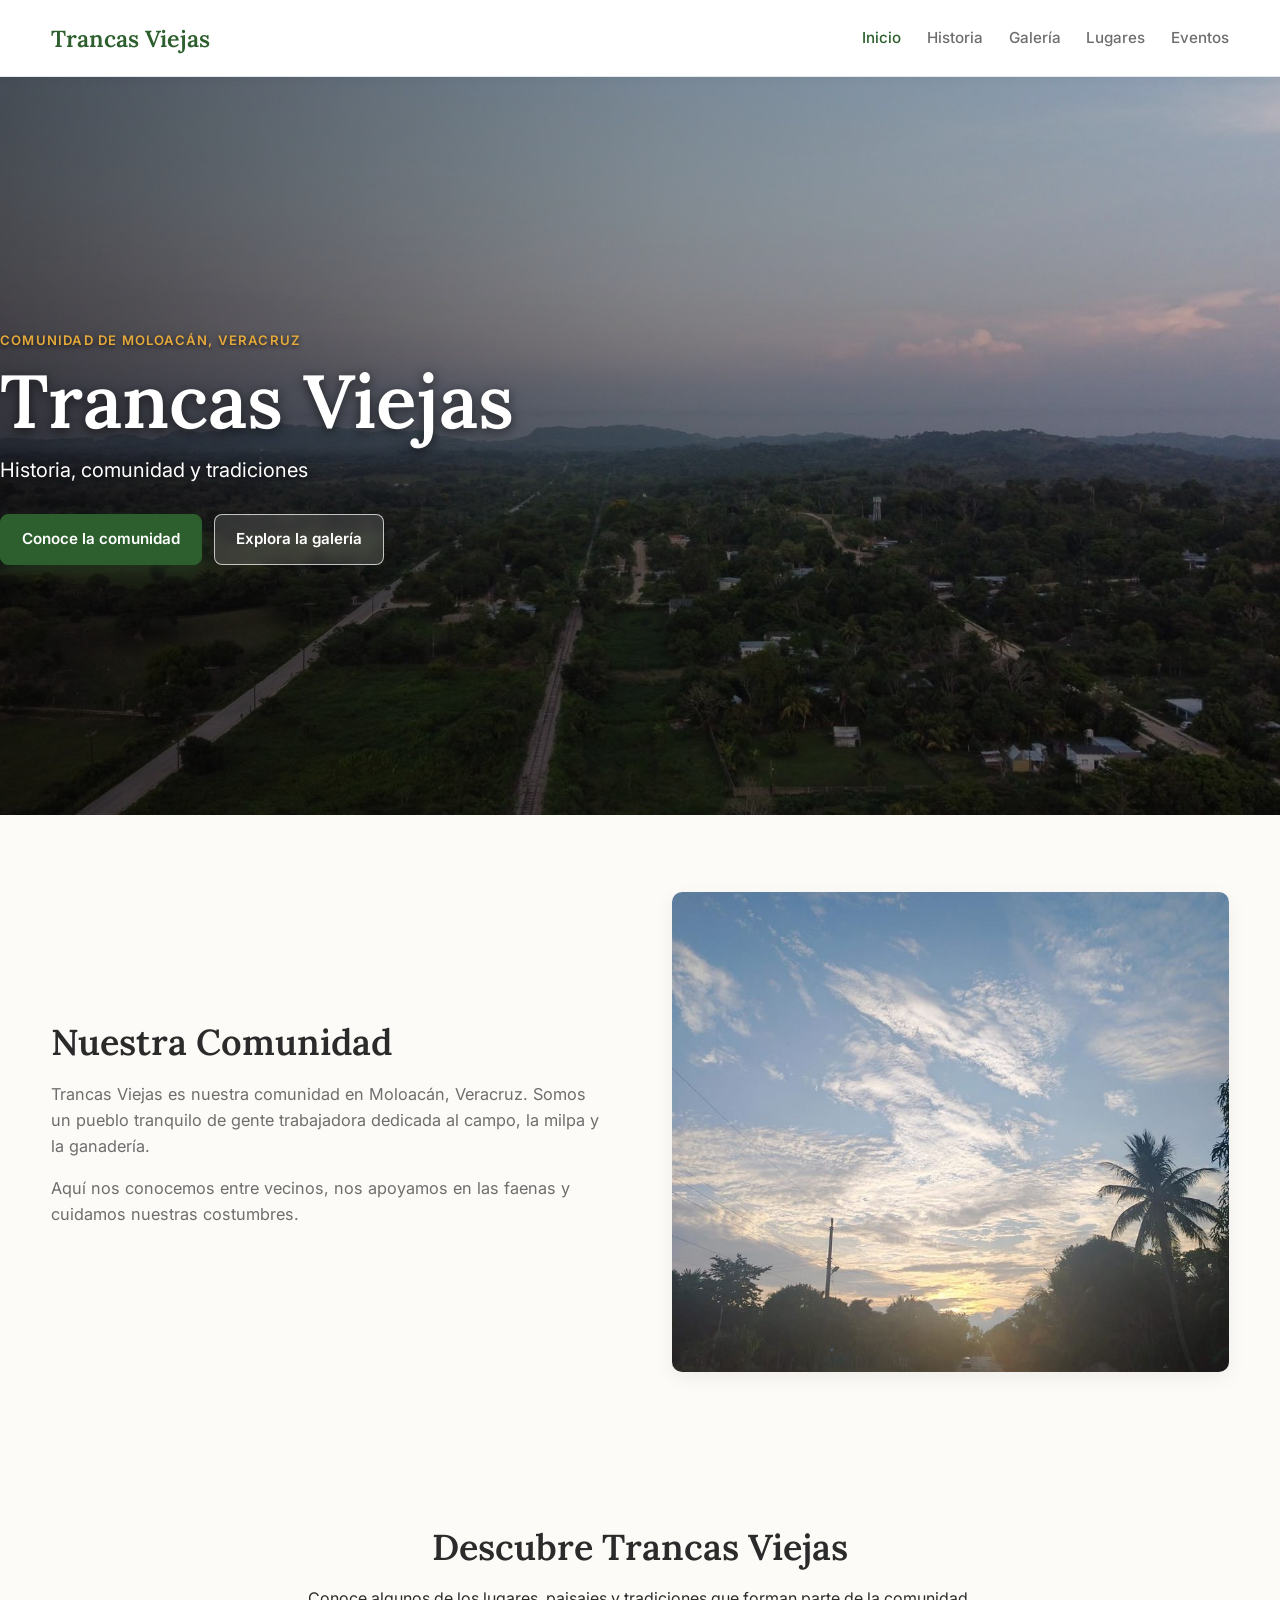
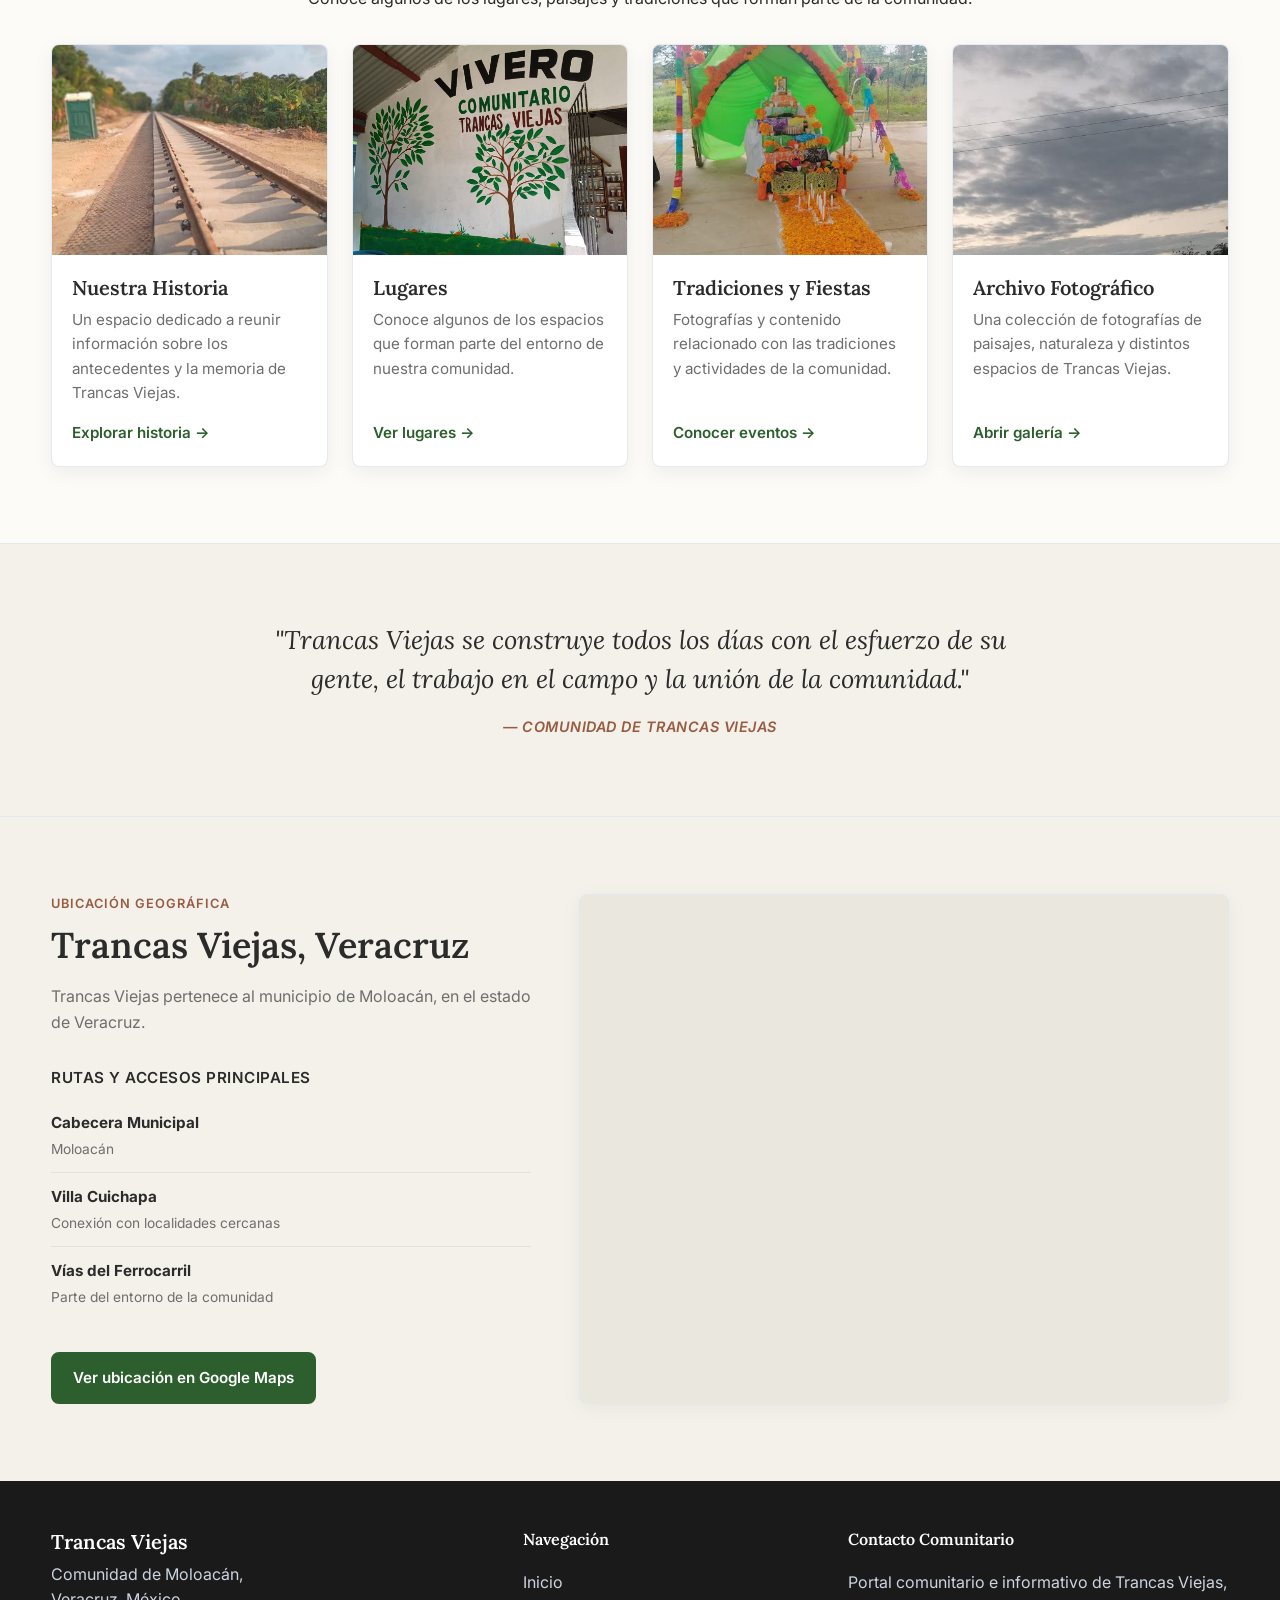
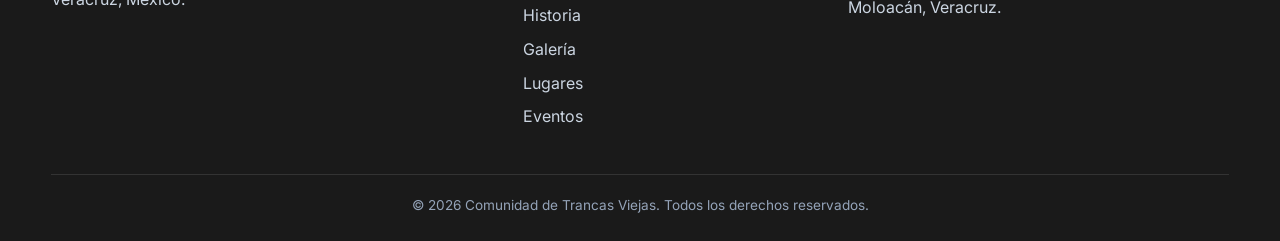
==== commit f7645eb8: "Agrega favicon (ico, png y apple-touch-icon) en las 5 paginas" ====
--- a/index.html
+++ b/index.html
@@ -17,6 +17,11 @@
     <link
         href="https://fonts.googleapis.com/css2?family=Inter:wght@400;500;600&family=Lora:ital,wght@0,400;0,600;1,400&display=swap"
         rel="stylesheet">
+
+    <!-- Favicon -->
+    <link rel="icon" href="favicon.ico" sizes="any">
+    <link rel="icon" type="image/png" href="favicon.png">
+    <link rel="apple-touch-icon" href="apple-touch-icon.png">
 
     <!-- Hoja de estilos -->
     <link rel="stylesheet" href="css/styles.css">
--- a/css/styles.css
+++ b/css/styles.css
@@ -1,8 +1,7 @@
 /* ==========================================================================
-   TRANCAS VIEJAS
-   CSS PRINCIPAL — RESPONSIVE + ANIMACIONES
-   ========================================================================== */
-
+   TRANCAS VIEJAS — CSS PRINCIPAL
+   Responsive + animaciones
+   ========================================================================== */
 
 /* ==========================================================================
    1. VARIABLES
@@ -25,8 +24,8 @@
     --color-border: #E2E8F0;
     --color-border-warm: #E5E0D8;
 
-    --font-heading: 'Lora', serif;
-    --font-body: 'Inter', sans-serif;
+    --font-heading: 'Lora', Georgia, serif;
+    --font-body: 'Inter', Arial, sans-serif;
 
     --container-width: 1200px;
     --border-radius: 8px;
@@ -40,34 +39,40 @@
 
 
 /* ==========================================================================
-   2. RESET Y CONFIGURACIÓN GENERAL
+   2. RESET
    ========================================================================== */
 
 *,
 *::before,
 *::after {
-    margin: 0;
-    padding: 0;
     box-sizing: border-box;
 }
 
 html {
     scroll-behavior: smooth;
+    scroll-padding-top: 90px;
 }
 
 body {
+    margin: 0;
     font-family: var(--font-body);
     color: var(--color-text);
-    background-color: var(--color-background);
+    background: var(--color-background);
     line-height: 1.6;
     -webkit-font-smoothing: antialiased;
+    overflow-wrap: break-word;
     overflow-x: hidden;
+}
+
+img,
+svg,
+iframe {
+    max-width: 100%;
 }
 
 img,
 svg {
     display: block;
-    max-width: 100%;
 }
 
 img {
@@ -90,20 +95,1775 @@
     cursor: pointer;
 }
 
-:focus {
-    outline: none;
-}
-
 :focus-visible {
     outline: 3px solid var(--color-accent);
     outline-offset: 4px;
+}
+
+
+/* ==========================================================================
+   3. TIPOGRAFÍA
+   ========================================================================== */
+
+h1,
+h2,
+h3,
+h4,
+.logo,
+.site-logo {
+    margin-top: 0;
+    font-family: var(--font-heading);
+    font-weight: 600;
+    line-height: 1.25;
+    color: var(--color-text);
+}
+
+h1 {
+    font-size: clamp(2rem, 5vw, 3.25rem);
+}
+
+h2 {
+    font-size: clamp(1.65rem, 3.5vw, 2.25rem);
+    margin-bottom: 1rem;
+}
+
+h3 {
+    font-size: 1.25rem;
+    margin-bottom: 0.5rem;
+}
+
+h4 {
+    font-size: 1rem;
+}
+
+p {
+    margin-top: 0;
+    margin-bottom: 1rem;
+}
+
+.text-muted {
+    color: var(--color-text-muted);
+}
+
+
+/* ==========================================================================
+   4. CONTENEDORES
+   ========================================================================== */
+
+.container {
+    width: min(92%, var(--container-width));
+    margin-inline: auto;
+}
+
+.section {
+    padding-block: clamp(3rem, 6vw, 5rem);
+}
+
+.section-header {
+    margin-bottom: 2rem;
+}
+
+.section-heading {
+    margin-bottom: 2rem;
+}
+
+.subtitle {
+    font-size: 1.05rem;
+}
+
+.timeline-date {
+    display: inline-block;
+
+    margin-bottom: 0.35rem;
+
+    color: var(--color-secondary);
+
+    font-size: 0.8rem;
+    font-weight: 600;
+
+    text-transform: uppercase;
+    letter-spacing: 0.5px;
+}
+
+.section-kicker,
+.location-kicker,
+.section-tag,
+.kicker,
+.location-badge {
+    display: inline-block;
+    margin-bottom: 0.55rem;
+    color: var(--color-secondary);
+    font-size: 0.8rem;
+    font-weight: 600;
+    text-transform: uppercase;
+    letter-spacing: 1px;
+}
+
+.bg-light {
+    background: var(--color-bg-light);
+}
+
+.text-center {
+    text-align: center;
+}
+
+
+/* ==========================================================================
+   5. GRIDS
+   ========================================================================== */
+
+.grid,
+.grid-3,
+.grid-4,
+.intro-grid,
+.location-grid,
+.location-container,
+.footer-grid {
+    display: grid;
+    grid-template-columns: minmax(0, 1fr);
+    gap: 1.5rem;
+}
+
+.intro-grid {
+    gap: 2rem;
+    align-items: center;
+}
+
+
+/* ==========================================================================
+   6. BOTONES
+   ========================================================================== */
+
+.btn {
+    display: inline-flex;
+    align-items: center;
+    justify-content: center;
+
+    min-height: 44px;
+    padding: 0.75rem 1.25rem;
+
+    border: 2px solid transparent;
+    border-radius: var(--border-radius);
+
+    font-size: 0.95rem;
+    font-weight: 600;
+    text-align: center;
+
+    transition:
+        background-color var(--transition),
+        color var(--transition),
+        border-color var(--transition),
+        transform var(--transition);
+}
+
+.btn-primary {
+    color: var(--color-text-light);
+    background: var(--color-primary);
+    border-color: var(--color-primary);
+}
+
+.btn-secondary {
+    color: var(--color-text-light);
+    background: transparent;
+    border-color: var(--color-text-light);
+}
+
+.btn-full {
+    width: 100%;
+}
+
+.link-action {
+    display: inline-flex;
+    align-items: center;
+    margin-top: auto;
+
+    color: var(--color-primary);
+    font-size: 0.95rem;
+    font-weight: 600;
+
+    transition:
+        color var(--transition),
+        transform var(--transition);
+}
+
+
+/* ==========================================================================
+   7. HEADER Y NAVEGACIÓN
+   ========================================================================== */
+
+.site-header {
+    position: sticky;
+    top: 0;
+    z-index: 1000;
+
+    background: var(--color-surface);
+
+    border-bottom: 1px solid rgba(226, 232, 240, 0.9);
+
+    box-shadow: 0 2px 10px rgba(0, 0, 0, 0.04);
+}
+
+.header-container {
+    position: relative;
+
+    display: flex;
+    align-items: center;
+    justify-content: space-between;
+
+    gap: 1rem;
+
+    min-height: 68px;
+}
+
+.logo,
+.site-logo {
+    flex-shrink: 0;
+    margin: 0;
+
+    color: var(--color-primary);
+
+    font-size: clamp(1.15rem, 3vw, 1.45rem);
+    white-space: nowrap;
+}
+
+.menu-toggle {
+    display: inline-flex;
+    align-items: center;
+    justify-content: center;
+
+    flex: 0 0 44px;
+
+    width: 44px;
+    height: 44px;
+
+    border: 1px solid #CBD5E1;
+    border-radius: 7px;
+
+    background: transparent;
+    color: var(--color-primary);
+}
+
+.hamburger {
+    position: relative;
+
+    display: block;
+
+    width: 21px;
+    height: 2px;
+
+    background: currentColor;
+
+    transition: background-color var(--transition);
+}
+
+.hamburger::before,
+.hamburger::after {
+    position: absolute;
+    left: 0;
+
+    width: 100%;
+    height: 2px;
+
+    content: "";
+
+    background: currentColor;
+
+    transition:
+        transform var(--transition),
+        top var(--transition);
+}
+
+.hamburger::before {
+    top: -6px;
+}
+
+.hamburger::after {
+    top: 6px;
+}
+
+.site-nav {
+    position: absolute;
+
+    top: 100%;
+    left: -4.35%;
+    right: -4.35%;
+
+    z-index: 1001;
+
+    padding: 0.75rem 5% 1rem;
+
+    background: var(--color-surface);
+
+    border-top: 1px solid #EEF2F5;
+
+    box-shadow: 0 10px 24px rgba(0, 0, 0, 0.08);
+
+    opacity: 0;
+    visibility: hidden;
+
+    transform: translateY(-8px);
+
+    transition:
+        opacity var(--transition),
+        visibility var(--transition),
+        transform var(--transition);
+}
+
+.site-nav.is-open {
+    opacity: 1;
+    visibility: visible;
+    transform: translateY(0);
+}
+
+.nav-list {
+    display: flex;
+    flex-direction: column;
+
+    gap: 0.25rem;
+
+    margin: 0;
+    padding: 0;
+
+    list-style: none;
+}
+
+.nav-list a {
+    display: block;
+
+    padding: 0.7rem 0.65rem;
+
+    border-radius: 5px;
+
+    color: var(--color-text-muted);
+
+    font-size: 1rem;
+    font-weight: 500;
+
+    transition:
+        color var(--transition),
+        background-color var(--transition);
+}
+
+.nav-list a.active {
+    color: var(--color-primary);
+}
+
+
+/* ==========================================================================
+   8. PORTADA PRINCIPAL
+   ========================================================================== */
+
+.hero-section {
+    position: relative;
+
+    display: flex;
+    align-items: center;
+
+    min-height: min(78vh, 760px);
+
+    padding-block: clamp(4rem, 8vw, 6rem);
+
+    overflow: hidden;
+
+    background-image:
+        linear-gradient(90deg,
+            rgba(0, 0, 0, 0.58) 0%,
+            rgba(0, 0, 0, 0.30) 52%,
+            rgba(0, 0, 0, 0.10) 100%),
+        url("../img/portada/hero-principal.jpg");
+
+    background-position: center;
+    background-size: cover;
+    background-repeat: no-repeat;
+}
+
+.hero-container {
+    position: relative;
+    z-index: 2;
+
+    width: 100%;
+}
+
+.hero-content {
+    width: 100%;
+    max-width: 760px;
+
+    color: #FFFFFF;
+}
+
+.hero-kicker {
+    display: inline-block;
+
+    margin-bottom: 0.7rem;
+
+    color: var(--color-accent);
+
+    font-size: 0.82rem;
+    font-weight: 600;
+
+    text-transform: uppercase;
+    letter-spacing: 1.2px;
+
+    text-shadow: 0 2px 5px rgba(0, 0, 0, 0.65);
+}
+
+.hero-title {
+    margin-bottom: 0.8rem;
+
+    color: #FFFFFF;
+
+    font-size: clamp(2.5rem, 8vw, 4.7rem);
+    line-height: 1.05;
+
+    text-shadow: 0 3px 12px rgba(0, 0, 0, 0.65);
+}
+
+.hero-subtitle {
+    max-width: 560px;
+
+    margin-bottom: 1.75rem;
+
+    color: #FFFFFF;
+
+    font-size: clamp(1rem, 2.2vw, 1.25rem);
+
+    text-shadow: 0 2px 8px rgba(0, 0, 0, 0.65);
+}
+
+.hero-actions {
+    display: flex;
+    flex-wrap: wrap;
+    gap: 0.8rem;
+}
+
+.btn-hero-primary,
+.btn-hero-secondary {
+    display: inline-flex;
+    align-items: center;
+    justify-content: center;
+
+    min-height: 46px;
+
+    padding: 0.8rem 1.3rem;
+
+    border: 1px solid transparent;
+    border-radius: 8px;
+
+    font-size: 0.95rem;
+    font-weight: 600;
+    text-align: center;
+
+    transition:
+        background-color var(--transition),
+        border-color var(--transition),
+        transform var(--transition),
+        box-shadow var(--transition);
+}
+
+.btn-hero-primary {
+    color: #FFFFFF;
+
+    background: var(--color-primary);
+    border-color: var(--color-primary);
+
+    box-shadow: 0 6px 18px rgba(44, 95, 45, 0.35);
+}
+
+.btn-hero-secondary {
+    color: #FFFFFF;
+
+    background: rgba(255, 255, 255, 0.14);
+
+    border-color: rgba(255, 255, 255, 0.7);
+
+    backdrop-filter: blur(5px);
+    -webkit-backdrop-filter: blur(5px);
+}
+
+
+/* ==========================================================================
+   9. NUESTRA COMUNIDAD
+   ========================================================================== */
+
+.intro-text,
+.intro-image {
+    min-width: 0;
+}
+
+.intro-text h2 {
+    margin-bottom: 1rem;
+}
+
+.intro-text p {
+    max-width: 650px;
+
+    color: var(--color-text-muted);
+
+    font-size: 1.02rem;
+}
+
+.intro-image img {
+    width: 100%;
+    max-height: 480px;
+
+    border-radius: 10px;
+
+    object-fit: cover;
+    object-position: center;
+
+    box-shadow: var(--shadow-card);
+
+    transition:
+        transform 0.4s ease,
+        box-shadow 0.4s ease;
+}
+
+
+/* ==========================================================================
+   10. TARJETAS
+   ========================================================================== */
+
+.card {
+    display: flex;
+    flex-direction: column;
+
+    min-width: 0;
+    height: 100%;
+
+    overflow: hidden;
+
+    background: var(--color-surface);
+
+    border: 1px solid rgba(226, 232, 240, 0.9);
+
+    border-radius: var(--border-radius);
+
+    box-shadow: var(--shadow-card);
+
+    transition:
+        transform var(--transition),
+        box-shadow var(--transition),
+        border-color var(--transition);
+}
+
+.card-image-wrapper {
+    width: 100%;
+    height: 210px;
+
+    overflow: hidden;
+
+    background: var(--color-bg-light);
+}
+
+.card-image-wrapper img,
+.card img {
+    width: 100%;
+    height: 100%;
+
+    object-fit: cover;
+    object-position: center;
+
+    transition: transform 0.45s ease;
+}
+
+.card-content {
+    display: flex;
+    flex: 1;
+    flex-direction: column;
+
+    min-width: 0;
+
+    padding: 1.25rem;
+}
+
+.card-content h3 {
+    margin-bottom: 0.5rem;
+}
+
+.card-content p {
+    flex: 1;
+
+    margin-bottom: 1rem;
+
+    color: var(--color-text-muted);
+
+    font-size: 0.95rem;
+}
+
+.notice-card {
+    border-top: 4px solid var(--color-accent);
+}
+
+.notice-date {
+    display: block;
+
+    margin-bottom: 0.5rem;
+
+    color: var(--color-secondary);
+
+    font-size: 0.85rem;
+    font-weight: 600;
+}
+
+
+/* ==========================================================================
+   11. GALERÍA
+   ========================================================================== */
+
+/*
+   IMPORTANTE:
+   Solo existe UNA configuración principal para .gallery-grid.
+   Esto evita que las reglas anteriores se pisen entre sí.
+*/
+
+.gallery-grid {
+    display: grid;
+
+    grid-template-columns: minmax(0, 1fr);
+
+    align-items: start;
+
+    gap: 1.25rem;
+}
+
+.gallery-card {
+    display: flex;
+    flex-direction: column;
+
+    align-self: start;
+
+    min-width: 0;
+    height: auto;
+
+    overflow: hidden;
+
+    background: #FFFFFF;
+
+    border: 1px solid var(--color-border);
+
+    border-radius: var(--border-radius);
+
+    box-shadow: var(--shadow-card);
+
+    cursor: pointer;
+
+    transition:
+        transform 0.3s cubic-bezier(0.16, 1, 0.3, 1),
+        box-shadow 0.3s cubic-bezier(0.16, 1, 0.3, 1),
+        border-color 0.3s ease;
+}
+
+.gallery-card .card-image {
+    display: flex;
+    align-items: center;
+    justify-content: center;
+
+    width: 100%;
+    height: 220px;
+
+    overflow: hidden;
+
+    background: var(--color-bg-light);
+}
+
+.gallery-card .card-image img {
+    display: block;
+
+    width: 100%;
+    height: 100%;
+
+    /*
+       contain evita que fotos verticales se recorten.
+       Así se conservan completas.
+    */
+    object-fit: contain;
+    object-position: center;
+
+    transition:
+        transform 0.5s cubic-bezier(0.16, 1, 0.3, 1);
+}
+
+.gallery-card .card-content {
+    display: flex;
+    flex: 1;
+    flex-direction: column;
+
+    height: auto;
+
+    padding: 1.1rem;
+}
+
+.gallery-card .card-content h3 {
+    margin-bottom: 0.45rem;
+}
+
+.gallery-card .card-content p {
+    flex: none;
+
+    margin-bottom: 0;
+
+    color: var(--color-text-muted);
+
+    font-size: 0.94rem;
+}
+
+
+/*
+   Clases usadas por galeria.html y eventos.html.
+
+   IMPORTANTE: eventos.html utiliza .gallery-card-image y
+   .gallery-card-body. Antes no tenían estilos propios, por lo
+   que las imágenes se mostraban a tamaño natural y las tarjetas
+   quedaban con alturas distintas (sobre todo en el teléfono).
+   Con estas reglas todas las tarjetas de la galería mantienen
+   el mismo alto y las fotos usan object-fit: contain.
+*/
+
+.gallery-card-image {
+    display: flex;
+    align-items: center;
+    justify-content: center;
+
+    width: 100%;
+    height: 220px;
+
+    overflow: hidden;
+
+    background: var(--color-bg-light);
+}
+
+.gallery-card-image img {
+    display: block;
+
+    width: 100%;
+    height: 100%;
+
+    object-fit: contain;
+    object-position: center;
+
+    transition: transform 0.5s cubic-bezier(0.16, 1, 0.3, 1);
+}
+
+.gallery-card-body {
+    display: flex;
+    flex-direction: column;
+
+    padding: 1.2rem;
+}
+
+
+/*
+   Si una sección tiene una sola tarjeta,
+   no la estiramos a toda la pantalla.
+*/
+
+#fauna .gallery-grid {
+    grid-template-columns: minmax(0, 1fr);
+}
+
+
+/* Galería antigua, por compatibilidad */
+
+.gallery-item {
+    overflow: hidden;
+
+    aspect-ratio: 1 / 1;
+
+    background: var(--color-surface);
+
+    border-radius: var(--border-radius);
+
+    box-shadow: var(--shadow-subtle);
+}
+
+.gallery-item img {
+    width: 100%;
+    height: 100%;
+
+    object-fit: cover;
+
+    transition: transform 0.4s ease;
+}
+
+
+/* ==========================================================================
+   12. ANIMACIONES HOVER
+   ========================================================================== */
+
+/*
+   NO se eliminan las animaciones.
+   Solo se activan cuando realmente existe mouse/hover.
+*/
+
+@media (hover: hover) and (pointer: fine) {
+
+    .card:hover,
+    .card:focus-within {
+        transform: translateY(-5px);
+
+        box-shadow: var(--shadow-hover);
+
+        border-color: rgba(44, 95, 45, 0.18);
+    }
+
+    .card:hover .card-image-wrapper img {
+        transform: scale(1.04);
+    }
+
+    .gallery-card:hover {
+        transform: translateY(-6px);
+
+        box-shadow: 0 16px 30px -10px rgba(0, 0, 0, 0.15);
+
+        border-color: var(--color-primary);
+    }
+
+    .gallery-card:hover .card-image img {
+        transform: scale(1.05);
+    }
+
+    .gallery-item:hover img {
+        transform: scale(1.04);
+    }
+
+    .intro-image:hover img {
+        transform: scale(1.02);
+
+        box-shadow: var(--shadow-hover);
+    }
+
+    .link-action:hover {
+        color: var(--color-secondary);
+
+        transform: translateX(3px);
+    }
+
+    .btn:hover {
+        transform: translateY(-2px);
+    }
+
+    .btn-primary:hover {
+        background: var(--color-primary-dark);
+
+        border-color: var(--color-primary-dark);
+    }
+
+    .btn-secondary:hover {
+        color: var(--color-text);
+
+        background: #FFFFFF;
+    }
+
+    .btn-hero-primary:hover {
+        background: var(--color-primary-dark);
+
+        border-color: var(--color-primary-dark);
+
+        transform: translateY(-2px);
+
+        box-shadow: 0 9px 24px rgba(44, 95, 45, 0.45);
+    }
+
+    .btn-hero-secondary:hover {
+        background: rgba(255, 255, 255, 0.24);
+
+        border-color: #FFFFFF;
+
+        transform: translateY(-2px);
+    }
+
+    .nav-list a:hover {
+        color: var(--color-primary);
+
+        background: rgba(44, 95, 45, 0.04);
+    }
+
+    .footer-links a:hover {
+        color: var(--color-accent);
+    }
+}
+
+
+/* ==========================================================================
+   13. CITA
+   ========================================================================== */
+
+.community-quote {
+    border-top: 1px solid var(--color-border);
+    border-bottom: 1px solid var(--color-border);
+}
+
+.quote-text {
+    max-width: 800px;
+
+    margin: 0 auto 1rem;
+
+    font-family: var(--font-heading);
+
+    font-size: clamp(1.15rem, 2.6vw, 1.6rem);
+
+    font-style: italic;
+
+    line-height: 1.5;
+
+    color: var(--color-text);
+}
+
+.quote-author {
+    color: var(--color-secondary);
+
+    font-size: 0.9rem;
+    font-weight: 600;
+
+    text-transform: uppercase;
+    letter-spacing: 0.5px;
+}
+
+
+/* ==========================================================================
+   14. ENCABEZADOS DE PÁGINA
+   ========================================================================== */
+
+.page-header {
+    padding-block: clamp(2.5rem, 5vw, 3.5rem);
+
+    border-bottom: 1px solid var(--color-border);
+}
+
+.page-header h1 {
+    margin-bottom: 0.6rem;
+}
+
+.page-header p {
+    max-width: 750px;
+
+    margin-bottom: 0;
+
+    color: var(--color-text-muted);
+
+    font-size: 1rem;
+}
+
+
+/* ==========================================================================
+   15. HISTORIA
+   ========================================================================== */
+
+.history-split {
+    display: flex;
+    flex-direction: column;
+
+    align-items: center;
+
+    gap: 2rem;
+}
+
+.history-text-block {
+    width: 100%;
+}
+
+.history-text-block h2 {
+    margin-bottom: 1rem;
+}
+
+.history-text-block p {
+    line-height: 1.7;
+}
+
+.history-card-frame {
+    width: 100%;
+
+    padding: 1rem;
+
+    background: #FFFFFF;
+
+    border: 1px solid var(--color-border);
+
+    border-radius: var(--border-radius);
+
+    box-shadow: var(--shadow-card);
+}
+
+.history-card-frame img {
+    width: 100%;
+
+    height: clamp(250px, 50vw, 380px);
+
+    border-radius: 5px;
+
+    object-fit: cover;
+    object-position: center;
+}
+
+.history-card-caption {
+    display: flex;
+    align-items: center;
+
+    gap: 0.5rem;
+
+    padding-top: 0.5rem;
+    margin-top: 0.75rem;
+
+    border-top: 1px dashed var(--color-border);
+
+    color: var(--color-text-muted);
+
+    font-size: 0.825rem;
+}
+
+.history-portrait-card {
+    width: 100%;
+    max-width: 360px;
+
+    overflow: hidden;
+
+    margin-inline: auto;
+
+    background: #FFFFFF;
+
+    border: 1px solid var(--color-border);
+
+    border-radius: 12px;
+
+    box-shadow: var(--shadow-card);
+}
+
+.history-portrait-card img {
+    width: 100%;
+    height: 380px;
+
+    object-fit: cover;
+    object-position: center bottom;
+}
+
+.history-portrait-caption {
+    padding: 0.85rem 1rem;
+
+    background: #F8FAFC;
+
+    border-top: 1px solid var(--color-border);
+
+    text-align: center;
+
+    color: var(--color-text-muted);
+
+    font-size: 0.825rem;
+}
+
+
+/* ==========================================================================
+   16. LÍNEA DEL TIEMPO
+   ========================================================================== */
+
+.timeline {
+    position: relative;
+
+    max-width: 800px;
+
+    margin-inline: auto;
+
+    padding-block: 2rem;
+}
+
+.timeline::before {
+    position: absolute;
+
+    top: 0;
+    bottom: 0;
+    left: 19px;
+
+    width: 3px;
+
+    content: "";
+
+    background: var(--color-secondary);
+
     border-radius: 3px;
 }
 
-
-/* Accesibilidad: respeta la preferencia del usuario */
+.timeline-item {
+    position: relative;
+
+    width: 100%;
+
+    margin-bottom: 2rem;
+
+    padding-left: 58px;
+}
+
+.timeline-marker {
+    position: absolute;
+
+    top: 15px;
+    left: 8px;
+
+    z-index: 1;
+
+    width: 23px;
+    height: 23px;
+
+    background: var(--color-accent);
+
+    border: 4px solid var(--color-background);
+
+    border-radius: 50%;
+}
+
+.timeline-content {
+    padding: 1.25rem;
+
+    background: var(--color-surface);
+
+    border-radius: var(--border-radius);
+
+    box-shadow: var(--shadow-subtle);
+}
+
+
+/* ==========================================================================
+   17. UBICACIÓN Y MAPAS
+   ========================================================================== */
+
+.location-grid {
+    align-items: stretch;
+
+    gap: 2rem;
+}
+
+.location-text {
+    display: flex;
+    flex-direction: column;
+
+    justify-content: center;
+
+    min-width: 0;
+}
+
+.location-desc {
+    max-width: 650px;
+
+    color: var(--color-text-muted);
+
+    line-height: 1.6;
+}
+
+.routes-block {
+    margin: 1rem 0 1.5rem;
+}
+
+.routes-block h3 {
+    margin-bottom: 0.8rem;
+
+    font-family: var(--font-body);
+
+    font-size: 0.95rem;
+    font-weight: 600;
+
+    text-transform: uppercase;
+    letter-spacing: 0.5px;
+}
+
+.routes-list {
+    margin: 0;
+    padding: 0;
+
+    list-style: none;
+}
+
+.routes-list li {
+    padding: 0.75rem 0;
+
+    border-bottom: 1px solid var(--color-border-warm);
+}
+
+.routes-list li:last-child {
+    border-bottom: 0;
+}
+
+.routes-list strong,
+.route-simple strong {
+    display: block;
+
+    font-size: 0.95rem;
+}
+
+.routes-list span,
+.route-simple span {
+    display: block;
+
+    margin-top: 0.15rem;
+
+    color: var(--color-text-muted);
+
+    font-size: 0.86rem;
+}
+
+.route-simple {
+    padding: 0.75rem 0;
+
+    border-bottom: 1px solid var(--color-border-warm);
+}
+
+.route-simple:last-child {
+    border-bottom: 0;
+}
+
+.location-actions {
+    margin-top: 0.5rem;
+}
+
+.location-map {
+    width: 100%;
+    min-width: 0;
+    min-height: 320px;
+
+    overflow: hidden;
+
+    background: #EAE7DF;
+
+    border: 1px solid var(--color-border);
+
+    border-radius: var(--border-radius);
+
+    box-shadow: var(--shadow-subtle);
+}
+
+.location-map iframe {
+    display: block;
+
+    width: 100%;
+    height: 360px;
+
+    min-height: 320px;
+
+    border: 0;
+}
+
+.location-info-card,
+.location-card-pro {
+    background: var(--color-surface);
+
+    border: 1px solid var(--color-border);
+
+    border-radius: var(--border-radius);
+
+    box-shadow: var(--shadow-subtle);
+
+    padding: clamp(1.25rem, 3vw, 2rem);
+}
+
+.location-map-wrapper,
+.map-frame-pro {
+    overflow: hidden;
+
+    border: 1px solid var(--color-border);
+
+    border-radius: var(--border-radius);
+
+    box-shadow: var(--shadow-subtle);
+}
+
+.map-frame-pro {
+    min-height: 320px;
+
+    background: #1A1A1A;
+}
+
+.map-embed-container {
+    width: 100%;
+    height: 100%;
+}
+
+.map-embed-container iframe {
+    width: 100%;
+
+    min-height: 320px;
+
+    border: 0;
+
+    filter: contrast(102%) saturate(88%);
+}
+
+
+/* ==========================================================================
+   18. FOOTER
+   ========================================================================== */
+
+.site-footer {
+    padding: 3rem 0 1.5rem;
+
+    color: #F8FAFC;
+
+    background: #1A1A1A;
+}
+
+.footer-grid {
+    gap: 2rem;
+
+    margin-bottom: 2.25rem;
+}
+
+.footer-brand h3,
+.footer-brand h2,
+.footer-links h4,
+.footer-contact h4 {
+    color: #FFFFFF;
+}
+
+.footer-brand p,
+.footer-contact p {
+    color: #CBD5E1;
+}
+
+.footer-links ul {
+    margin: 0;
+    padding: 0;
+
+    list-style: none;
+}
+
+.footer-links li {
+    margin-bottom: 0.5rem;
+}
+
+.footer-links a {
+    color: #CBD5E1;
+
+    transition: color var(--transition);
+}
+
+.footer-bottom {
+    padding-top: 1.25rem;
+
+    border-top: 1px solid #333333;
+
+    color: #94A3B8;
+
+    font-size: 0.85rem;
+
+    text-align: center;
+}
+
+.footer-bottom p {
+    margin-bottom: 0;
+}
+
+
+/* ==========================================================================
+   19. UTILIDADES
+   ========================================================================== */
+
+.mt-large {
+    margin-top: 4rem;
+}
+
+.mt-small {
+    margin-top: 1rem;
+}
+
+.mb-medium {
+    margin-bottom: 2rem;
+}
+
+.card-padded {
+    padding: 2rem;
+}
+
+
+/* ==========================================================================
+   20. TABLET — 600px+
+   ========================================================================== */
+
+@media (min-width: 600px) {
+
+    .grid {
+        grid-template-columns: repeat(2, minmax(0, 1fr));
+    }
+
+    .grid-3,
+    .grid-4 {
+        grid-template-columns: repeat(2, minmax(0, 1fr));
+    }
+
+    .gallery-grid {
+        grid-template-columns: repeat(2, minmax(0, 1fr));
+
+        gap: 1.5rem;
+    }
+
+    .gallery-card .card-image {
+        height: 230px;
+    }
+
+    .gallery-card-image {
+        height: 230px;
+    }
+
+    .footer-grid {
+        grid-template-columns: 1.5fr 1fr;
+    }
+
+    .history-split {
+        display: grid;
+
+        grid-template-columns:
+            minmax(0, 1.2fr) minmax(0, 0.8fr);
+
+        align-items: center;
+    }
+
+    .location-grid {
+        grid-template-columns:
+            minmax(0, 0.9fr) minmax(0, 1.1fr);
+
+        gap: 2rem;
+    }
+
+    .location-map,
+    .location-map iframe {
+        min-height: 380px;
+    }
+
+    .timeline::before {
+        left: 50%;
+
+        transform: translateX(-50%);
+    }
+
+    .timeline-item {
+        width: 50%;
+
+        margin-bottom: 3rem;
+
+        padding-left: 0;
+        padding-right: 36px;
+    }
+
+    .timeline-item:nth-child(even) {
+        margin-left: 50%;
+
+        padding-right: 0;
+        padding-left: 36px;
+    }
+
+    .timeline-marker {
+        left: 100%;
+
+        transform: translateX(-50%);
+    }
+
+    .timeline-item:nth-child(even) .timeline-marker {
+        left: 0;
+    }
+}
+
+
+/* ==========================================================================
+   21. ESCRITORIO — 1024px+
+   ========================================================================== */
+
+@media (min-width: 1024px) {
+
+    .header-container {
+        min-height: 76px;
+    }
+
+    .menu-toggle {
+        display: none;
+    }
+
+    .site-nav {
+        position: static;
+
+        width: auto;
+
+        padding: 0;
+
+        background: transparent;
+
+        border: 0;
+
+        box-shadow: none;
+
+        opacity: 1;
+        visibility: visible;
+
+        transform: none;
+    }
+
+    .nav-list {
+        flex-direction: row;
+
+        align-items: center;
+
+        gap: clamp(1rem, 2vw, 1.7rem);
+    }
+
+    .nav-list a {
+        padding: 0;
+
+        font-size: 0.95rem;
+    }
+
+    .grid {
+        grid-template-columns: repeat(3, minmax(0, 1fr));
+    }
+
+    .grid-3 {
+        grid-template-columns: repeat(3, minmax(0, 1fr));
+    }
+
+    .grid-4 {
+        grid-template-columns: repeat(4, minmax(0, 1fr));
+    }
+
+    .intro-grid {
+        grid-template-columns:
+            minmax(0, 1fr) minmax(0, 1fr);
+
+        gap: 4rem;
+    }
+
+    .gallery-grid {
+        grid-template-columns: repeat(4, minmax(0, 1fr));
+    }
+
+    #fauna .gallery-grid {
+        grid-template-columns: minmax(0, 280px);
+    }
+
+    .gallery-card .card-image {
+        height: 220px;
+    }
+
+    .gallery-card-image {
+        height: 220px;
+    }
+
+    .footer-grid {
+        grid-template-columns:
+            1.5fr 1fr 1.3fr;
+    }
+
+    .hero-section {
+        min-height: min(82vh, 820px);
+    }
+
+    .location-grid {
+        grid-template-columns:
+            minmax(0, 0.85fr) minmax(0, 1.15fr);
+
+        gap: 3rem;
+    }
+
+    .location-map,
+    .location-map iframe {
+        min-height: 400px;
+    }
+}
+
+
+/* ==========================================================================
+   22. CELULARES — 480px o menos
+   ========================================================================== */
+
+@media (max-width: 480px) {
+
+    .container {
+        width: 92%;
+    }
+
+    .section {
+        padding-block: 3rem;
+    }
+
+    .header-container {
+        min-height: 64px;
+    }
+
+    .hero-section {
+        min-height: 76svh;
+
+        padding-block: 4rem;
+
+        background-image:
+            linear-gradient(180deg,
+                rgba(0, 0, 0, 0.38) 0%,
+                rgba(0, 0, 0, 0.20) 45%,
+                rgba(0, 0, 0, 0.52) 100%),
+            url("../img/portada/hero-principal.jpg");
+
+        background-position: 58% center;
+    }
+
+    .hero-content {
+        position: relative;
+        z-index: 2;
+    }
+
+    .hero-kicker {
+        font-size: 0.72rem;
+
+        letter-spacing: 0.8px;
+    }
+
+    .hero-title {
+        font-size: clamp(2.35rem, 12vw, 3.25rem);
+    }
+
+    .hero-subtitle {
+        font-size: 0.98rem;
+
+        margin-bottom: 1.4rem;
+    }
+
+    .hero-actions {
+        flex-direction: column;
+
+        align-items: stretch;
+
+        width: 100%;
+    }
+
+    .btn-hero-primary,
+    .btn-hero-secondary {
+        width: 100%;
+
+        padding-inline: 1rem;
+    }
+
+    .grid,
+    .grid-3,
+    .grid-4,
+    .intro-grid,
+    .location-grid,
+    .location-container,
+    .footer-grid {
+        grid-template-columns: minmax(0, 1fr);
+    }
+
+    .card-image-wrapper {
+        height: 190px;
+    }
+
+    .card-content {
+        padding: 1.1rem;
+    }
+
+    .gallery-grid {
+        grid-template-columns: minmax(0, 1fr);
+
+        gap: 1.25rem;
+    }
+
+    .gallery-card .card-image {
+        height: 230px;
+    }
+
+    .gallery-card-image {
+        height: 230px;
+    }
+
+    .quote-text {
+        font-size: 1.15rem;
+    }
+
+    .location-grid {
+        gap: 1.5rem;
+    }
+
+    .location-map,
+    .location-map iframe {
+        min-height: 300px;
+    }
+
+    .history-card-frame img {
+        height: 280px;
+    }
+
+    .history-portrait-card img {
+        height: 340px;
+    }
+
+    .timeline::before {
+        left: 15px;
+    }
+
+    .timeline-item,
+    .timeline-item:nth-child(even) {
+        width: 100%;
+
+        margin-left: 0;
+
+        padding-left: 45px;
+        padding-right: 0;
+    }
+
+    .timeline-marker,
+    .timeline-item:nth-child(even) .timeline-marker {
+        left: 4px;
+
+        transform: none;
+    }
+
+    .footer-grid {
+        gap: 1.5rem;
+    }
+}
+
+
+/* ==========================================================================
+   23. CELULARES MUY PEQUEÑOS — 360px o menos
+   ========================================================================== */
+
+@media (max-width: 360px) {
+
+    .hero-title {
+        font-size: 2.2rem;
+    }
+
+    .hero-kicker {
+        font-size: 0.67rem;
+    }
+
+    .hero-subtitle {
+        font-size: 0.92rem;
+    }
+
+    .btn-hero-primary,
+    .btn-hero-secondary {
+        font-size: 0.9rem;
+    }
+
+    .section {
+        padding-block: 2.6rem;
+    }
+
+    .card-image-wrapper {
+        height: 175px;
+    }
+
+    .gallery-card .card-image {
+        height: 200px;
+    }
+
+    .gallery-card-image {
+        height: 200px;
+    }
+
+    .location-map,
+    .location-map iframe {
+        min-height: 280px;
+    }
+}
+
+
+/* ==========================================================================
+   24. ACCESIBILIDAD
+   ========================================================================== */
 
 @media (prefers-reduced-motion: reduce) {
+
     html {
         scroll-behavior: auto;
     }
@@ -115,1705 +1875,4 @@
         animation-iteration-count: 1 !important;
         transition-duration: 0.01ms !important;
     }
-}
-
-
-/* ==========================================================================
-   3. TIPOGRAFÍA
-   ========================================================================== */
-
-h1,
-h2,
-h3,
-h4,
-.logo,
-.site-logo {
-    font-family: var(--font-heading);
-    font-weight: 600;
-    line-height: 1.25;
-    color: var(--color-text);
-}
-
-h1 {
-    font-size: 2.2rem;
-}
-
-h2 {
-    font-size: 1.85rem;
-    margin-bottom: 1rem;
-}
-
-h3 {
-    font-size: 1.25rem;
-    margin-bottom: 0.5rem;
-}
-
-h4 {
-    font-size: 1rem;
-}
-
-p {
-    margin-bottom: 1rem;
-}
-
-.text-muted {
-    color: var(--color-text-muted);
-}
-
-
-/* ==========================================================================
-   4. CONTENEDORES
-   ========================================================================== */
-
-.container {
-    width: min(90%, var(--container-width));
-    margin-inline: auto;
-}
-
-.section {
-    padding: 4rem 0;
-}
-
-.section-header {
-    margin-bottom: 2.5rem;
-}
-
-.section-heading {
-    margin-bottom: 2rem;
-}
-
-.section-kicker {
-    display: inline-block;
-    margin-bottom: 0.45rem;
-
-    color: var(--color-secondary);
-
-    font-size: 0.8rem;
-    font-weight: 600;
-
-    text-transform: uppercase;
-    letter-spacing: 1px;
-}
-
-.bg-light {
-    background-color: var(--color-bg-light);
-}
-
-.text-center {
-    text-align: center;
-}
-
-
-/* ==========================================================================
-   5. SISTEMA DE GRID
-   ========================================================================== */
-
-.grid {
-    display: grid;
-    grid-template-columns: 1fr;
-    gap: 1.5rem;
-}
-
-.grid-3,
-.grid-4 {
-    display: grid;
-    grid-template-columns: 1fr;
-    gap: 1.5rem;
-}
-
-.intro-grid {
-    display: grid;
-    grid-template-columns: 1fr;
-    gap: 2.5rem;
-    align-items: center;
-}
-
-
-/* ==========================================================================
-   6. BOTONES
-   ========================================================================== */
-
-.btn {
-    display: inline-flex;
-    align-items: center;
-    justify-content: center;
-
-    min-height: 44px;
-
-    padding: 0.8rem 1.4rem;
-
-    border: 2px solid transparent;
-    border-radius: var(--border-radius);
-
-    font-family: var(--font-body);
-    font-size: 0.95rem;
-    font-weight: 500;
-
-    text-align: center;
-
-    transition:
-        background-color var(--transition),
-        color var(--transition),
-        border-color var(--transition),
-        transform var(--transition);
-}
-
-.btn-primary {
-    background-color: var(--color-primary);
-    color: var(--color-text-light);
-    border-color: var(--color-primary);
-}
-
-.btn-secondary {
-    background-color: transparent;
-    color: var(--color-text-light);
-    border-color: var(--color-text-light);
-}
-
-.btn-full {
-    width: 100%;
-}
-
-.link-action {
-    display: inline-flex;
-    align-items: center;
-
-    margin-top: auto;
-
-    color: var(--color-primary);
-
-    font-size: 0.95rem;
-    font-weight: 600;
-
-    transition:
-        color var(--transition),
-        transform var(--transition);
-}
-
-
-/* ==========================================================================
-   7. HEADER Y NAVEGACIÓN
-   ========================================================================== */
-
-.site-header {
-    position: sticky;
-    top: 0;
-
-    z-index: 1000;
-
-    background-color: var(--color-surface);
-
-    border-bottom: 1px solid rgba(226, 232, 240, 0.9);
-
-    box-shadow: 0 2px 10px rgba(0, 0, 0, 0.04);
-}
-
-.header-container {
-    min-height: 72px;
-
-    display: flex;
-    align-items: center;
-    justify-content: space-between;
-
-    gap: 1rem;
-
-    position: relative;
-}
-
-.logo,
-.site-logo {
-    flex-shrink: 0;
-
-    color: var(--color-primary);
-
-    font-size: 1.45rem;
-    font-weight: 600;
-
-    white-space: nowrap;
-}
-
-.menu-toggle {
-    display: flex;
-    align-items: center;
-    justify-content: center;
-
-    width: 44px;
-    height: 44px;
-
-    border: 1px solid #CBD5E1;
-    border-radius: 7px;
-
-    background: transparent;
-
-    color: var(--color-primary);
-}
-
-.hamburger {
-    display: block;
-
-    width: 21px;
-    height: 2px;
-
-    position: relative;
-
-    background-color: currentColor;
-
-    transition: background-color var(--transition);
-}
-
-.hamburger::before,
-.hamburger::after {
-    content: "";
-
-    position: absolute;
-    left: 0;
-
-    width: 100%;
-    height: 2px;
-
-    background-color: currentColor;
-
-    transition:
-        transform var(--transition),
-        top var(--transition);
-}
-
-.hamburger::before {
-    top: -6px;
-}
-
-.hamburger::after {
-    top: 6px;
-}
-
-.site-nav {
-    position: absolute;
-
-    top: 100%;
-    left: 0;
-    right: 0;
-
-    padding: 1rem 1.25rem 1.4rem;
-
-    background-color: var(--color-surface);
-
-    border-top: 1px solid #EEF2F5;
-    box-shadow: 0 10px 24px rgba(0, 0, 0, 0.08);
-
-    opacity: 0;
-    visibility: hidden;
-    transform: translateY(-8px);
-
-    transition:
-        opacity var(--transition),
-        visibility var(--transition),
-        transform var(--transition);
-}
-
-.site-nav.is-open {
-    opacity: 1;
-    visibility: visible;
-    transform: translateY(0);
-}
-
-.nav-list {
-    display: flex;
-    flex-direction: column;
-
-    gap: 0.4rem;
-
-    list-style: none;
-}
-
-.nav-list a {
-    display: block;
-
-    padding: 0.7rem 0.5rem;
-
-    color: var(--color-text-muted);
-
-    font-size: 1rem;
-    font-weight: 500;
-
-    border-radius: 5px;
-
-    transition:
-        color var(--transition),
-        background-color var(--transition);
-}
-
-.nav-list a.active {
-    color: var(--color-primary);
-}
-
-.nav-list a:hover {
-    color: var(--color-primary);
-    background-color: rgba(44, 95, 45, 0.04);
-}
-
-
-/* ==========================================================================
-   8. PORTADA PRINCIPAL
-   ========================================================================== */
-
-/*
-   Esta es la portada utilizada por index.html.
-   La imagen real se encuentra en:
-   img/portada/hero-principal.jpg
-*/
-
-.hero-section {
-    position: relative;
-
-    min-height: 78vh;
-
-    display: flex;
-    align-items: center;
-
-    padding: 5rem 0;
-
-    overflow: hidden;
-
-    background:
-        linear-gradient(90deg,
-            rgba(0, 0, 0, 0.56) 0%,
-            rgba(0, 0, 0, 0.28) 48%,
-            rgba(0, 0, 0, 0.08) 100%),
-        url("../img/portada/hero-principal.jpg") center center / cover no-repeat;
-}
-
-.hero-container {
-    position: relative;
-    z-index: 2;
-}
-
-.hero-content {
-    width: 100%;
-    max-width: 700px;
-
-    color: #FFFFFF;
-}
-
-.hero-kicker {
-    display: inline-block;
-
-    margin-bottom: 0.7rem;
-
-    color: var(--color-accent);
-
-    font-size: 0.82rem;
-    font-weight: 600;
-
-    text-transform: uppercase;
-    letter-spacing: 1.4px;
-
-    text-shadow: 0 2px 5px rgba(0, 0, 0, 0.65);
-}
-
-.hero-title {
-    margin-bottom: 0.8rem;
-
-    color: #FFFFFF;
-
-    font-family: var(--font-heading);
-    font-size: clamp(2.7rem, 8vw, 4.7rem);
-
-    line-height: 1.05;
-
-    text-shadow: 0 3px 12px rgba(0, 0, 0, 0.65);
-}
-
-.hero-subtitle {
-    max-width: 560px;
-
-    margin-bottom: 2rem;
-
-    color: #FFFFFF;
-
-    font-size: clamp(1rem, 2.2vw, 1.25rem);
-    font-weight: 400;
-
-    text-shadow: 0 2px 8px rgba(0, 0, 0, 0.65);
-}
-
-.hero-actions {
-    display: flex;
-    flex-wrap: wrap;
-    gap: 0.8rem;
-}
-
-.btn-hero-primary,
-.btn-hero-secondary {
-    display: inline-flex;
-    align-items: center;
-    justify-content: center;
-
-    min-height: 46px;
-
-    padding: 0.85rem 1.4rem;
-
-    border-radius: 8px;
-
-    font-size: 0.95rem;
-    font-weight: 600;
-
-    transition:
-        background-color 0.3s ease,
-        border-color 0.3s ease,
-        transform 0.3s ease,
-        box-shadow 0.3s ease;
-}
-
-.btn-hero-primary {
-    background-color: var(--color-primary);
-    color: #FFFFFF;
-
-    border: 1px solid var(--color-primary);
-
-    box-shadow: 0 6px 18px rgba(44, 95, 45, 0.35);
-}
-
-.btn-hero-secondary {
-    background-color: rgba(255, 255, 255, 0.14);
-    color: #FFFFFF;
-
-    border: 1px solid rgba(255, 255, 255, 0.7);
-
-    backdrop-filter: blur(5px);
-    -webkit-backdrop-filter: blur(5px);
-}
-
-
-/* ==========================================================================
-   9. INTRODUCCIÓN / NUESTRA COMUNIDAD
-   ========================================================================== */
-
-.intro-text {
-    min-width: 0;
-}
-
-.intro-text h2 {
-    margin-bottom: 1rem;
-}
-
-.intro-text p {
-    max-width: 650px;
-
-    color: var(--color-text-muted);
-
-    font-size: 1.05rem;
-}
-
-.intro-image {
-    min-width: 0;
-}
-
-.intro-image img {
-    width: 100%;
-    max-height: 480px;
-
-    border-radius: 10px;
-
-    object-fit: cover;
-    object-position: center;
-
-    box-shadow: var(--shadow-card);
-
-    transition:
-        transform 0.4s ease,
-        box-shadow 0.4s ease;
-}
-
-
-/* ==========================================================================
-   10. TARJETAS
-   ========================================================================== */
-
-.card {
-    min-width: 0;
-
-    display: flex;
-    flex-direction: column;
-
-    height: 100%;
-
-    overflow: hidden;
-
-    background-color: var(--color-surface);
-
-    border: 1px solid rgba(226, 232, 240, 0.9);
-    border-radius: var(--border-radius);
-
-    box-shadow: var(--shadow-card);
-
-    transition:
-        transform 0.3s ease,
-        box-shadow 0.3s ease,
-        border-color 0.3s ease;
-}
-
-.card-image-wrapper {
-    width: 100%;
-    height: 210px;
-
-    overflow: hidden;
-
-    background-color: var(--color-bg-light);
-}
-
-.card-image-wrapper img,
-.card img {
-    width: 100%;
-    height: 100%;
-
-    object-fit: cover;
-    object-position: center;
-
-    transition: transform 0.45s ease;
-}
-
-.card-content {
-    flex: 1;
-
-    display: flex;
-    flex-direction: column;
-
-    padding: 1.35rem;
-}
-
-.card-content h3 {
-    margin-bottom: 0.5rem;
-}
-
-.card-content p {
-    flex: 1;
-
-    color: var(--color-text-muted);
-
-    font-size: 0.95rem;
-
-    margin-bottom: 1.15rem;
-}
-
-.notice-card {
-    border-top: 4px solid var(--color-accent);
-}
-
-.notice-date {
-    display: block;
-
-    margin-bottom: 0.5rem;
-
-    color: var(--color-secondary);
-
-    font-size: 0.85rem;
-    font-weight: 600;
-}
-
-
-/* ==========================================================================
-   11. GALERÍA
-   ========================================================================== */
-
-.gallery-grid {
-    display: grid;
-
-    grid-template-columns: 1fr;
-
-    gap: 1.4rem;
-}
-
-.gallery-card {
-    min-width: 0;
-
-    overflow: hidden;
-
-    display: flex;
-    flex-direction: column;
-
-    background-color: #FFFFFF;
-
-    border: 1px solid #E2E8F0;
-    border-radius: var(--border-radius);
-
-    box-shadow: var(--shadow-card);
-
-    cursor: pointer;
-
-    transition:
-        transform 0.3s cubic-bezier(0.16, 1, 0.3, 1),
-        box-shadow 0.3s cubic-bezier(0.16, 1, 0.3, 1),
-        border-color 0.3s ease;
-}
-
-.gallery-card .card-image {
-    width: 100%;
-
-    aspect-ratio: 4 / 3;
-
-    overflow: hidden;
-
-    background-color: var(--color-bg-light);
-}
-
-.gallery-card .card-image img {
-    width: 100%;
-    height: 100%;
-
-    display: block;
-
-    object-fit: cover;
-    object-position: center;
-
-    transition:
-        transform 0.5s cubic-bezier(0.16, 1, 0.3, 1);
-}
-
-.gallery-card .card-content {
-    padding: 1.2rem;
-}
-
-.gallery-card .card-content p {
-    margin-bottom: 0;
-}
-
-
-/* Galería alternativa que pudiera existir en otras páginas */
-
-.gallery-item {
-    overflow: hidden;
-
-    aspect-ratio: 1 / 1;
-
-    background-color: var(--color-surface);
-
-    border-radius: var(--border-radius);
-
-    box-shadow: var(--shadow-subtle);
-}
-
-.gallery-item img {
-    width: 100%;
-    height: 100%;
-
-    object-fit: cover;
-
-    transition: transform 0.4s ease;
-}
-
-
-/* Sección de fauna con una sola tarjeta */
-
-#fauna .gallery-grid {
-    grid-template-columns: minmax(0, 320px);
-}
-
-
-/* ==========================================================================
-   12. EFECTOS HOVER
-   ==========================================================================
-   Se conservan las animaciones que ya tenías.
-   Solo se aplican cuando el dispositivo realmente tiene hover.
-   ========================================================================== */
-
-@media (hover: hover) and (pointer: fine) {
-
-    .card:hover,
-    .card:focus-within {
-        transform: translateY(-5px);
-        box-shadow: var(--shadow-hover);
-        border-color: rgba(44, 95, 45, 0.18);
-    }
-
-    .card:hover .card-image-wrapper img {
-        transform: scale(1.04);
-    }
-
-    .gallery-card:hover {
-        transform: translateY(-8px);
-        box-shadow: 0 16px 30px -10px rgba(0, 0, 0, 0.15);
-        border-color: var(--color-primary);
-    }
-
-    .gallery-card:hover .card-image img {
-        transform: scale(1.08);
-    }
-
-    .gallery-item:hover img {
-        transform: scale(1.04);
-    }
-
-    .intro-image:hover img {
-        transform: scale(1.02);
-        box-shadow: var(--shadow-hover);
-    }
-
-    .link-action:hover {
-        color: var(--color-secondary);
-        transform: translateX(3px);
-    }
-
-    .btn:hover {
-        transform: translateY(-2px);
-    }
-
-    .btn-primary:hover {
-        background-color: var(--color-primary-dark);
-        border-color: var(--color-primary-dark);
-    }
-
-    .btn-secondary:hover {
-        background-color: #FFFFFF;
-        color: var(--color-text);
-    }
-
-    .btn-hero-primary:hover {
-        background-color: var(--color-primary-dark);
-        border-color: var(--color-primary-dark);
-        transform: translateY(-2px);
-        box-shadow: 0 9px 24px rgba(44, 95, 45, 0.45);
-    }
-
-    .btn-hero-secondary:hover {
-        background-color: rgba(255, 255, 255, 0.24);
-        border-color: #FFFFFF;
-        transform: translateY(-2px);
-    }
-
-    .nav-list a:hover {
-        background-color: rgba(44, 95, 45, 0.04);
-    }
-}
-
-
-/* ==========================================================================
-   13. CITA DE LA COMUNIDAD
-   ========================================================================== */
-
-.community-quote {
-    border-top: 1px solid var(--color-border);
-    border-bottom: 1px solid var(--color-border);
-}
-
-.quote-text {
-    max-width: 800px;
-
-    margin: 0 auto 1rem;
-
-    font-family: var(--font-heading);
-    font-size: 1.35rem;
-    font-style: italic;
-
-    line-height: 1.5;
-
-    color: var(--color-text);
-}
-
-.quote-author {
-    color: var(--color-secondary);
-
-    font-size: 0.9rem;
-    font-weight: 600;
-
-    text-transform: uppercase;
-    letter-spacing: 0.5px;
-}
-
-
-/* ==========================================================================
-   14. ENCABEZADOS DE PÁGINA
-   ========================================================================== */
-
-.page-header {
-    padding: 3.5rem 0;
-
-    border-bottom: 1px solid var(--color-border);
-}
-
-.page-header h1 {
-    margin-bottom: 0.6rem;
-}
-
-.page-header p {
-    max-width: 750px;
-
-    color: var(--color-text-muted);
-
-    font-size: 1rem;
-}
-
-
-/* ==========================================================================
-   15. HISTORIA
-   ========================================================================== */
-
-.history-split {
-    display: flex;
-    flex-direction: column;
-
-    gap: 2.5rem;
-
-    align-items: center;
-}
-
-.history-text-block {
-    width: 100%;
-}
-
-.history-text-block h2 {
-    margin-bottom: 1rem;
-}
-
-.history-text-block p {
-    line-height: 1.7;
-
-    margin-bottom: 1rem;
-}
-
-.history-card-frame {
-    width: 100%;
-
-    background: #FFFFFF;
-
-    padding: 1rem;
-
-    border: 1px solid var(--color-border);
-    border-radius: var(--border-radius);
-
-    box-shadow: var(--shadow-card);
-}
-
-.history-card-frame img {
-    width: 100%;
-    height: 380px;
-
-    object-fit: cover;
-    object-position: center;
-
-    border-radius: calc(var(--border-radius) - 3px);
-}
-
-.history-card-caption {
-    display: flex;
-    align-items: center;
-
-    gap: 0.5rem;
-
-    padding-top: 0.5rem;
-    margin-top: 0.75rem;
-
-    border-top: 1px dashed var(--color-border);
-
-    color: var(--color-text-muted);
-
-    font-size: 0.825rem;
-}
-
-.history-portrait-card {
-    width: 100%;
-    max-width: 360px;
-
-    overflow: hidden;
-
-    margin-inline: auto;
-
-    background-color: #FFFFFF;
-
-    border: 1px solid var(--color-border);
-    border-radius: 12px;
-
-    box-shadow: var(--shadow-card);
-}
-
-.history-portrait-card img {
-    width: 100%;
-    height: 440px;
-
-    object-fit: cover;
-    object-position: center bottom;
-}
-
-.history-portrait-caption {
-    padding: 0.85rem 1rem;
-
-    background-color: #F8FAFC;
-
-    border-top: 1px solid var(--color-border);
-
-    text-align: center;
-
-    color: var(--color-text-muted);
-
-    font-size: 0.825rem;
-}
-
-
-/* ==========================================================================
-   16. LÍNEA DEL TIEMPO
-   ========================================================================== */
-
-.timeline {
-    position: relative;
-
-    max-width: 800px;
-
-    margin: 0 auto;
-
-    padding: 2rem 0;
-}
-
-.timeline::before {
-    content: "";
-
-    position: absolute;
-
-    top: 0;
-    bottom: 0;
-    left: 19px;
-
-    width: 3px;
-
-    background-color: var(--color-secondary);
-
-    border-radius: 3px;
-}
-
-.timeline-item {
-    position: relative;
-
-    width: 100%;
-
-    margin-bottom: 3rem;
-
-    padding-left: 58px;
-}
-
-.timeline-marker {
-    position: absolute;
-
-    top: 15px;
-    left: 8px;
-
-    width: 23px;
-    height: 23px;
-
-    z-index: 1;
-
-    background-color: var(--color-accent);
-
-    border: 4px solid var(--color-background);
-
-    border-radius: 50%;
-}
-
-.timeline-content {
-    padding: 1.35rem;
-
-    background-color: var(--color-surface);
-
-    border-radius: var(--border-radius);
-
-    box-shadow: var(--shadow-subtle);
-}
-
-
-/* ==========================================================================
-   17. UBICACIÓN
-   ========================================================================== */
-
-.location-grid {
-    display: grid;
-
-    grid-template-columns: 1fr;
-
-    gap: 2rem;
-
-    align-items: stretch;
-}
-
-.location-text {
-    min-width: 0;
-
-    display: flex;
-    flex-direction: column;
-    justify-content: center;
-}
-
-.location-kicker,
-.section-tag {
-    display: inline-block;
-
-    margin-bottom: 0.55rem;
-
-    color: var(--color-secondary);
-
-    font-size: 0.8rem;
-    font-weight: 600;
-
-    text-transform: uppercase;
-    letter-spacing: 1px;
-}
-
-.location-desc {
-    max-width: 650px;
-
-    color: var(--color-text-muted);
-
-    line-height: 1.6;
-}
-
-.routes-block {
-    margin: 1rem 0 1.5rem;
-}
-
-.routes-block h3 {
-    margin-bottom: 0.8rem;
-
-    font-family: var(--font-body);
-
-    font-size: 0.95rem;
-    font-weight: 600;
-
-    text-transform: uppercase;
-    letter-spacing: 0.5px;
-}
-
-.routes-list {
-    margin: 0;
-    padding: 0;
-
-    list-style: none;
-}
-
-.routes-list li {
-    padding: 0.75rem 0;
-
-    border-bottom: 1px solid var(--color-border-warm);
-}
-
-.routes-list li:last-child {
-    border-bottom: none;
-}
-
-.routes-list strong {
-    display: block;
-
-    font-size: 0.95rem;
-}
-
-.routes-list span {
-    display: block;
-
-    margin-top: 0.15rem;
-
-    color: var(--color-text-muted);
-
-    font-size: 0.86rem;
-}
-
-
-/* Para el HTML actual de index.html */
-
-.route-simple {
-    padding: 0.75rem 0;
-
-    border-bottom: 1px solid var(--color-border-warm);
-}
-
-.route-simple:last-child {
-    border-bottom: none;
-}
-
-.route-simple strong {
-    display: block;
-
-    font-size: 0.95rem;
-}
-
-.route-simple span {
-    display: block;
-
-    margin-top: 0.15rem;
-
-    color: var(--color-text-muted);
-
-    font-size: 0.86rem;
-}
-
-.location-actions {
-    margin-top: 0.5rem;
-}
-
-.location-map {
-    width: 100%;
-    min-height: 360px;
-
-    overflow: hidden;
-
-    background-color: #EAE7DF;
-
-    border: 1px solid var(--color-border);
-    border-radius: var(--border-radius);
-
-    box-shadow: var(--shadow-subtle);
-}
-
-.location-map iframe {
-    display: block;
-
-    width: 100%;
-    min-height: 360px;
-
-    border: 0;
-}
-
-
-/* Compatibilidad con estructuras anteriores */
-
-.location-container {
-    display: grid;
-
-    grid-template-columns: 1fr;
-
-    gap: 2rem;
-}
-
-.location-info-card,
-.location-card-pro {
-    background-color: var(--color-surface);
-
-    border: 1px solid var(--color-border);
-    border-radius: var(--border-radius);
-
-    box-shadow: var(--shadow-subtle);
-}
-
-.location-info-card {
-    padding: 2rem;
-}
-
-.location-card-pro {
-    padding: 2rem;
-}
-
-.location-map-wrapper,
-.map-frame-pro {
-    overflow: hidden;
-
-    border: 1px solid var(--color-border);
-    border-radius: var(--border-radius);
-
-    box-shadow: var(--shadow-subtle);
-}
-
-.map-frame-pro {
-    min-height: 400px;
-
-    background-color: #1A1A1A;
-}
-
-.map-embed-container {
-    width: 100%;
-    height: 100%;
-}
-
-.map-embed-container iframe {
-    width: 100%;
-    min-height: 400px;
-
-    border: 0;
-
-    filter: contrast(102%) saturate(88%);
-}
-
-
-/* ==========================================================================
-   18. FORMULARIOS
-   ========================================================================== */
-
-.form-group {
-    margin-bottom: 1.4rem;
-}
-
-.form-group label {
-    display: block;
-
-    margin-bottom: 0.45rem;
-
-    font-weight: 600;
-}
-
-.form-control {
-    width: 100%;
-
-    padding: 0.8rem;
-
-    background-color: var(--color-surface);
-
-    border: 1px solid #CBD5E1;
-    border-radius: var(--border-radius);
-
-    color: var(--color-text);
-
-    transition:
-        border-color var(--transition),
-        box-shadow var(--transition);
-}
-
-.form-control:focus {
-    outline: none;
-
-    border-color: var(--color-primary);
-
-    box-shadow:
-        0 0 0 3px rgba(44, 95, 45, 0.16);
-}
-
-textarea.form-control {
-    min-height: 140px;
-
-    resize: vertical;
-}
-
-
-/* ==========================================================================
-   19. FOOTER
-   ========================================================================== */
-
-.site-footer {
-    padding: 3.5rem 0 1.5rem;
-
-    background-color: #1A1A1A;
-
-    color: #F8FAFC;
-}
-
-.footer-grid {
-    display: grid;
-
-    grid-template-columns: 1fr;
-
-    gap: 2rem;
-
-    margin-bottom: 2.5rem;
-}
-
-.footer-brand h3,
-.footer-brand h2,
-.footer-links h4,
-.footer-contact h4 {
-    color: #FFFFFF;
-}
-
-.footer-brand p,
-.footer-contact p {
-    color: #CBD5E1;
-}
-
-.footer-links ul {
-    list-style: none;
-}
-
-.footer-links li {
-    margin-bottom: 0.5rem;
-}
-
-.footer-links a {
-    color: #CBD5E1;
-
-    transition: color var(--transition);
-}
-
-.footer-links a:hover {
-    color: var(--color-accent);
-}
-
-.footer-bottom {
-    padding-top: 1.25rem;
-
-    border-top: 1px solid #333333;
-
-    color: #94A3B8;
-
-    font-size: 0.85rem;
-
-    text-align: center;
-}
-
-.footer-bottom p {
-    margin-bottom: 0;
-}
-
-
-/* ==========================================================================
-   20. UTILIDADES
-   ========================================================================== */
-
-.mt-large {
-    margin-top: 4rem;
-}
-
-.mt-small {
-    margin-top: 1rem;
-}
-
-.mb-medium {
-    margin-bottom: 2rem;
-}
-
-.card-padded {
-    padding: 2rem;
-}
-
-
-/* ==========================================================================
-   21. TABLET — 768PX+
-   ========================================================================== */
-
-@media (min-width: 768px) {
-
-    h1 {
-        font-size: 2.7rem;
-    }
-
-    h2 {
-        font-size: 2rem;
-    }
-
-    .section {
-        padding: 5rem 0;
-    }
-
-    .grid-3 {
-        grid-template-columns: repeat(2, minmax(0, 1fr));
-    }
-
-    .grid-4 {
-        grid-template-columns: repeat(2, minmax(0, 1fr));
-    }
-
-    .intro-grid {
-        grid-template-columns: minmax(0, 1fr) minmax(0, 1fr);
-
-        gap: 3rem;
-    }
-
-    .gallery-grid {
-        grid-template-columns: repeat(2, minmax(0, 1fr));
-    }
-
-    .site-footer .footer-grid {
-        grid-template-columns: 1.5fr 1fr 1.3fr;
-    }
-
-    .timeline::before {
-        left: 50%;
-
-        transform: translateX(-50%);
-    }
-
-    .timeline-item {
-        width: 50%;
-
-        padding-left: 0;
-        padding-right: 40px;
-    }
-
-    .timeline-item:nth-child(even) {
-        margin-left: 50%;
-
-        padding-right: 0;
-        padding-left: 40px;
-    }
-
-    .timeline-marker {
-        left: 100%;
-
-        transform: translateX(-50%);
-    }
-
-    .timeline-item:nth-child(even) .timeline-marker {
-        left: 0;
-    }
-
-    .history-split {
-        display: grid;
-
-        grid-template-columns: minmax(0, 1.2fr) minmax(280px, 0.8fr);
-
-        align-items: center;
-    }
-
-    .location-grid {
-        grid-template-columns: minmax(0, 0.9fr) minmax(0, 1.1fr);
-
-        gap: 3rem;
-    }
-
-    .location-map {
-        min-height: 400px;
-    }
-
-    .location-map iframe {
-        min-height: 400px;
-    }
-}
-
-
-/* ==========================================================================
-   22. ESCRITORIO — 1024PX+
-   ========================================================================== */
-
-@media (min-width: 1024px) {
-
-    h1 {
-        font-size: 3.25rem;
-    }
-
-    h2 {
-        font-size: 2.25rem;
-    }
-
-    .container {
-        width: min(90%, var(--container-width));
-    }
-
-    .header-container {
-        min-height: 76px;
-    }
-
-    .menu-toggle {
-        display: none;
-    }
-
-    .site-nav {
-        position: static;
-
-        width: auto;
-
-        padding: 0;
-
-        background: transparent;
-
-        border: 0;
-        box-shadow: none;
-
-        opacity: 1;
-        visibility: visible;
-        transform: none;
-    }
-
-    .nav-list {
-        flex-direction: row;
-
-        align-items: center;
-
-        gap: 1.7rem;
-    }
-
-    .nav-list a {
-        padding: 0;
-
-        font-size: 0.95rem;
-    }
-
-    .grid-3 {
-        grid-template-columns: repeat(3, minmax(0, 1fr));
-    }
-
-    .grid-4 {
-        grid-template-columns: repeat(4, minmax(0, 1fr));
-    }
-
-    .gallery-grid {
-        grid-template-columns: repeat(4, minmax(0, 1fr));
-    }
-
-    #fauna .gallery-grid {
-        grid-template-columns: minmax(0, 320px);
-    }
-
-    .hero-section {
-        min-height: 82vh;
-
-        padding: 5rem 0;
-    }
-
-    .hero-content {
-        max-width: 760px;
-    }
-
-    .intro-grid {
-        gap: 4rem;
-    }
-
-    .quote-text {
-        font-size: 1.6rem;
-    }
-
-    .location-grid {
-        grid-template-columns: minmax(0, 0.85fr) minmax(0, 1.15fr);
-
-        gap: 3.5rem;
-    }
-}
-
-
-/* ==========================================================================
-   23. TELÉFONOS PEQUEÑOS — HASTA 480PX
-   ========================================================================== */
-
-@media (max-width: 480px) {
-
-    .container {
-        width: min(92%, 1200px);
-    }
-
-    .section {
-        padding: 3.2rem 0;
-    }
-
-    .header-container {
-        min-height: 64px;
-    }
-
-    .logo,
-    .site-logo {
-        font-size: 1.25rem;
-    }
-
-    .hero-section {
-        min-height: 76vh;
-
-        padding: 4rem 0 4.5rem;
-
-        background-position: 58% center;
-    }
-
-    .hero-section::before {
-        content: "";
-
-        position: absolute;
-        inset: 0;
-
-        background:
-            linear-gradient(180deg,
-                rgba(0, 0, 0, 0.35) 0%,
-                rgba(0, 0, 0, 0.20) 45%,
-                rgba(0, 0, 0, 0.48) 100%);
-    }
-
-    .hero-content {
-        position: relative;
-        z-index: 2;
-    }
-
-    .hero-kicker {
-        font-size: 0.72rem;
-        letter-spacing: 1px;
-    }
-
-    .hero-title {
-        font-size: clamp(2.45rem, 12vw, 3.4rem);
-
-        margin-bottom: 0.65rem;
-    }
-
-    .hero-subtitle {
-        font-size: 0.98rem;
-
-        margin-bottom: 1.5rem;
-    }
-
-    .hero-actions {
-        flex-direction: column;
-
-        width: 100%;
-    }
-
-    .btn-hero-primary,
-    .btn-hero-secondary {
-        width: 100%;
-
-        padding-inline: 1rem;
-    }
-
-    .card-image-wrapper {
-        height: 190px;
-    }
-
-    .card-content {
-        padding: 1.15rem;
-    }
-
-    .gallery-grid {
-        gap: 1.2rem;
-    }
-
-    .gallery-card .card-image {
-        aspect-ratio: 4 / 3;
-    }
-
-    .quote-text {
-        font-size: 1.15rem;
-    }
-
-    .location-grid {
-        gap: 1.5rem;
-    }
-
-    .location-map,
-    .location-map iframe {
-        min-height: 320px;
-    }
-
-    .history-card-frame img {
-        height: 300px;
-    }
-
-    .history-portrait-card img {
-        height: 380px;
-    }
-
-    .footer-grid {
-        gap: 1.8rem;
-    }
-}
-
-
-/* ==========================================================================
-   24. TELÉFONOS MUY PEQUEÑOS — HASTA 360PX
-   ========================================================================== */
-
-@media (max-width: 360px) {
-
-    .hero-title {
-        font-size: 2.3rem;
-    }
-
-    .hero-kicker {
-        font-size: 0.68rem;
-    }
-
-    .hero-subtitle {
-        font-size: 0.92rem;
-    }
-
-    .btn-hero-primary,
-    .btn-hero-secondary {
-        font-size: 0.9rem;
-    }
-
-    .section {
-        padding: 2.8rem 0;
-    }
-
-    .card-image-wrapper {
-        height: 175px;
-    }
-
-    .location-map,
-    .location-map iframe {
-        min-height: 290px;
-    }
 }
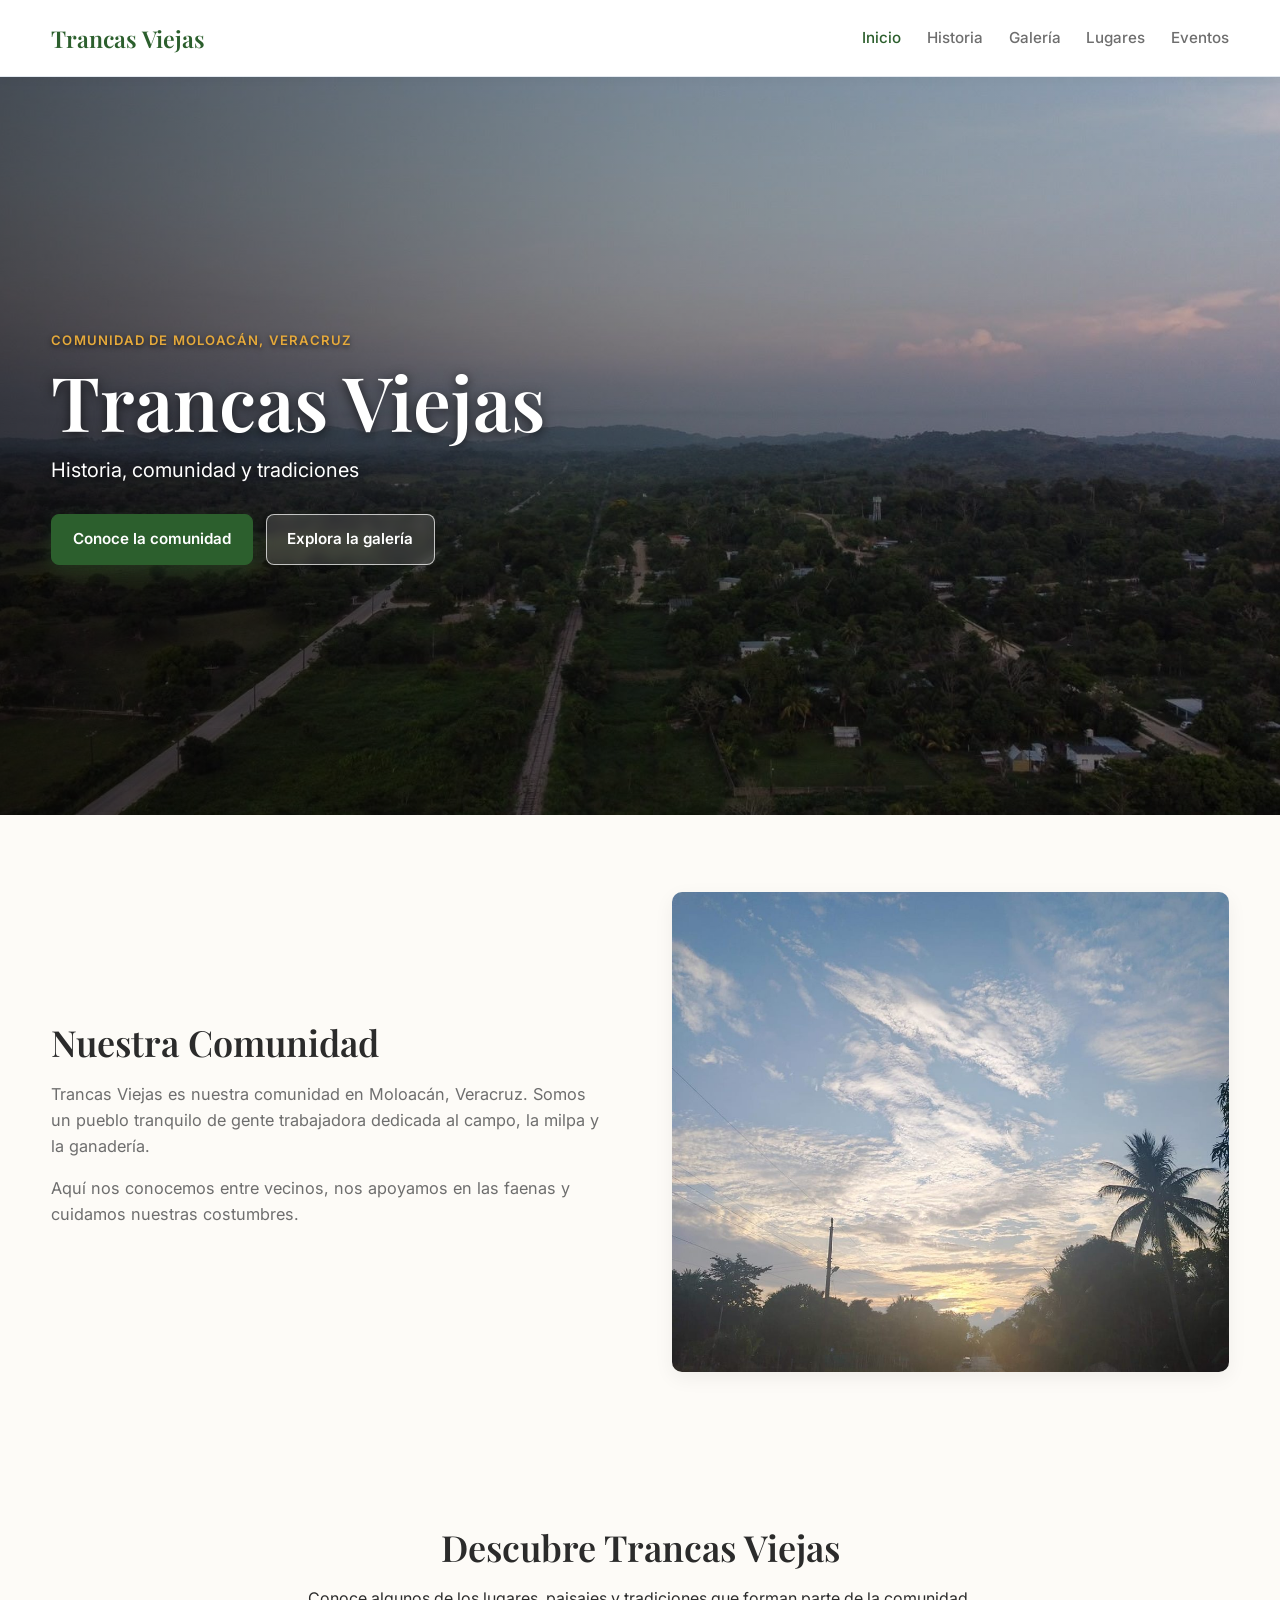
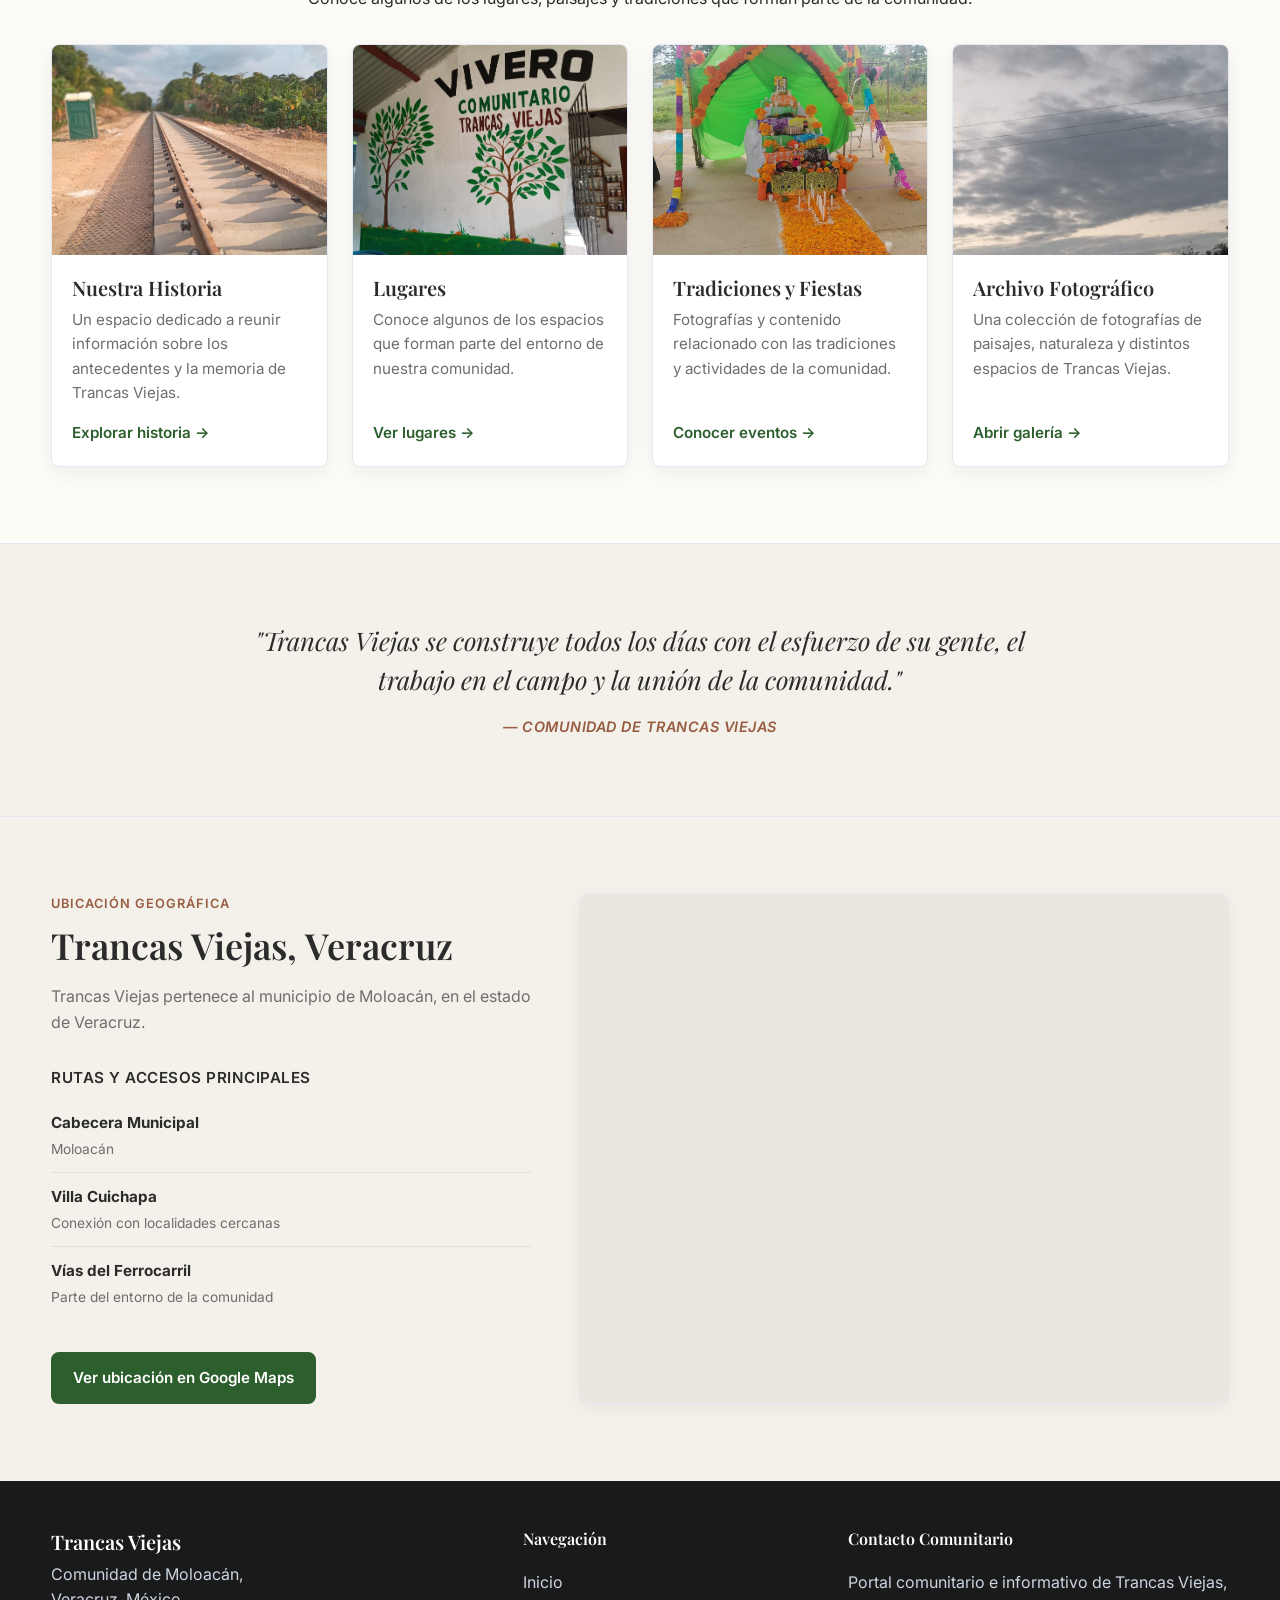
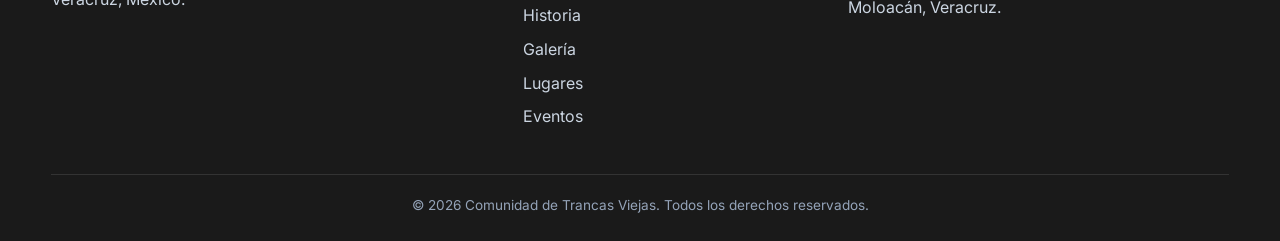
==== commit c80ab0d3: "Cambia la tipografia de titulos a Playfair Display" ====
--- a/index.html
+++ b/index.html
@@ -10,12 +10,29 @@
     <meta name="description"
         content="Portal comunitario y documental de Trancas Viejas, municipio de Moloacán, Veracruz.">
 
+    <!-- Open Graph / Tarjeta al compartir (WhatsApp, Facebook, etc.) -->
+    <meta property="og:type" content="website">
+    <meta property="og:site_name" content="Trancas Viejas">
+    <meta property="og:locale" content="es_MX">
+    <meta property="og:title" content="Trancas Viejas | Inicio y Comunidad">
+    <meta property="og:description"
+        content="Portal comunitario y documental de Trancas Viejas, municipio de Moloacán, Veracruz.">
+    <meta property="og:url" content="https://villxjsv.github.io/trancas-viejas/">
+    <meta property="og:image" content="https://villxjsv.github.io/trancas-viejas/img/portada/hero-principal.jpg">
+    <meta property="og:image:width" content="1600">
+    <meta property="og:image:height" content="900">
+    <meta name="twitter:card" content="summary_large_image">
+    <meta name="twitter:title" content="Trancas Viejas | Inicio y Comunidad">
+    <meta name="twitter:description"
+        content="Portal comunitario y documental de Trancas Viejas, municipio de Moloacán, Veracruz.">
+    <meta name="twitter:image" content="https://villxjsv.github.io/trancas-viejas/img/portada/hero-principal.jpg">
+
     <!-- Tipografías -->
     <link rel="preconnect" href="https://fonts.googleapis.com">
     <link rel="preconnect" href="https://fonts.gstatic.com" crossorigin>
 
     <link
-        href="https://fonts.googleapis.com/css2?family=Inter:wght@400;500;600&family=Lora:ital,wght@0,400;0,600;1,400&display=swap"
+        href="https://fonts.googleapis.com/css2?family=Inter:wght@400;500;600&family=Playfair+Display:ital,wght@0,400;0,600;0,700;1,400;1,600&display=swap"
         rel="stylesheet">
 
     <!-- Favicon -->
--- a/css/styles.css
+++ b/css/styles.css
@@ -24,7 +24,7 @@
     --color-border: #E2E8F0;
     --color-border-warm: #E5E0D8;
 
-    --font-heading: 'Lora', Georgia, serif;
+    --font-heading: 'Playfair Display', Georgia, serif;
     --font-body: 'Inter', Arial, sans-serif;
 
     --container-width: 1200px;
@@ -480,8 +480,6 @@
 .hero-container {
     position: relative;
     z-index: 2;
-
-    width: 100%;
 }
 
 .hero-content {
@@ -816,7 +814,8 @@
    que las imágenes se mostraban a tamaño natural y las tarjetas
    quedaban con alturas distintas (sobre todo en el teléfono).
    Con estas reglas todas las tarjetas de la galería mantienen
-   el mismo alto y las fotos usan object-fit: contain.
+   el mismo alto y las fotos usan object-fit: cover para llenar
+   el marco (recortando un poco los bordes), igual que en Lugares.
 */
 
 .gallery-card-image {
@@ -838,7 +837,7 @@
     width: 100%;
     height: 100%;
 
-    object-fit: contain;
+    object-fit: cover;
     object-position: center;
 
     transition: transform 0.5s cubic-bezier(0.16, 1, 0.3, 1);
@@ -849,6 +848,14 @@
     flex-direction: column;
 
     padding: 1.2rem;
+}
+
+/*
+   Encuadre para fotos verticales cuyo sujeto está en la parte
+   de arriba y se cortaba con el recorte centrado.
+*/
+.gallery-card-image img.img-up {
+    object-position: center 25%;
 }
 
 
@@ -886,6 +893,23 @@
 }
 
 
+/*
+   Lugares: se iguala la transición de las tarjetas a la de Galería
+   para que la animación al pasar el cursor sea exactamente la misma.
+*/
+
+#lugares-destacados .card {
+    transition:
+        transform 0.3s cubic-bezier(0.16, 1, 0.3, 1),
+        box-shadow 0.3s cubic-bezier(0.16, 1, 0.3, 1),
+        border-color 0.3s ease;
+}
+
+#lugares-destacados .card-image-wrapper img {
+    transition: transform 0.5s cubic-bezier(0.16, 1, 0.3, 1);
+}
+
+
 /* ==========================================================================
    12. ANIMACIONES HOVER
    ========================================================================== */
@@ -919,6 +943,24 @@
     }
 
     .gallery-card:hover .card-image img {
+        transform: scale(1.05);
+    }
+
+    /*
+       Lugares: misma animación que la sección de Galería
+       (las tarjetas usan .card / .card-image-wrapper).
+    */
+    #lugares-destacados .card:hover,
+    #lugares-destacados .card:focus-within {
+        transform: translateY(-6px);
+
+        box-shadow: 0 16px 30px -10px rgba(0, 0, 0, 0.15);
+
+        border-color: var(--color-primary);
+    }
+
+    #lugares-destacados .card:hover .card-image-wrapper img,
+    #lugares-destacados .card:focus-within .card-image-wrapper img {
         transform: scale(1.05);
     }
 
@@ -1702,7 +1744,7 @@
     }
 
     .hero-kicker {
-        font-size: 0.72rem;
+        font-size: 0.78rem;
 
         letter-spacing: 0.8px;
     }
@@ -1823,7 +1865,7 @@
     }
 
     .hero-kicker {
-        font-size: 0.67rem;
+        font-size: 0.75rem;
     }
 
     .hero-subtitle {
@@ -1875,4 +1917,159 @@
         animation-iteration-count: 1 !important;
         transition-duration: 0.01ms !important;
     }
+}
+
+
+/* ==========================================================================
+   25. LIGHTBOX (VISOR DE IMÁGENES DE LA GALERÍA)
+   ========================================================================== */
+
+.lightbox {
+    position: fixed;
+    inset: 0;
+    z-index: 2000;
+
+    display: flex;
+    align-items: center;
+    justify-content: center;
+
+    gap: 0.5rem;
+    padding: clamp(1rem, 4vw, 3rem);
+
+    background: rgba(12, 20, 13, 0.92);
+
+    opacity: 0;
+    transition: opacity 0.22s ease;
+}
+
+.lightbox[hidden] {
+    display: none;
+}
+
+.lightbox.is-open {
+    opacity: 1;
+}
+
+.lightbox-figure {
+    display: flex;
+    flex-direction: column;
+    align-items: center;
+
+    max-width: 100%;
+    max-height: 100%;
+
+    margin: 0;
+}
+
+.lightbox-img {
+    display: block;
+
+    width: auto;
+    height: auto;
+
+    max-width: min(92vw, 1200px);
+    max-height: 78vh;
+
+    object-fit: contain;
+
+    background: #111;
+    border-radius: 8px;
+    box-shadow: 0 25px 60px -20px rgba(0, 0, 0, 0.85);
+}
+
+.lightbox-caption {
+    margin-top: 0.85rem;
+
+    color: rgba(255, 255, 255, 0.9);
+
+    font-size: 0.95rem;
+    text-align: center;
+}
+
+.lightbox-close,
+.lightbox-prev,
+.lightbox-next {
+    display: flex;
+    align-items: center;
+    justify-content: center;
+
+    width: 46px;
+    height: 46px;
+    padding: 0;
+    flex: none;
+
+    background: rgba(255, 255, 255, 0.14);
+    color: #FFFFFF;
+
+    border: 0;
+    border-radius: 50%;
+
+    font-size: 1.5rem;
+    line-height: 1;
+
+    cursor: pointer;
+
+    transition:
+        background 0.2s ease,
+        transform 0.2s ease;
+}
+
+.lightbox-close:hover,
+.lightbox-prev:hover,
+.lightbox-next:hover {
+    background: rgba(255, 255, 255, 0.28);
+}
+
+.lightbox-close {
+    position: absolute;
+    top: clamp(0.75rem, 3vw, 1.5rem);
+    right: clamp(0.75rem, 3vw, 1.5rem);
+
+    font-size: 1.9rem;
+}
+
+.lightbox-close:hover {
+    transform: rotate(90deg);
+}
+
+.lightbox-prev:hover,
+.lightbox-next:hover {
+    transform: scale(1.08);
+}
+
+/* Cursor de "ampliar" en las miniaturas con lightbox. */
+.gallery-card-image img.is-zoomable,
+.card-image-wrapper img.is-zoomable {
+    cursor: zoom-in;
+}
+
+@media (max-width: 600px) {
+
+    .lightbox {
+        flex-direction: column;
+        gap: 0.75rem;
+
+        padding: 1rem;
+        padding-top: 4rem;
+    }
+
+    .lightbox-prev,
+    .lightbox-next {
+        position: absolute;
+        top: 50%;
+
+        transform: translateY(-50%);
+    }
+
+    .lightbox-prev {
+        left: 0.5rem;
+    }
+
+    .lightbox-next {
+        right: 0.5rem;
+    }
+
+    .lightbox-img {
+        max-height: 68vh;
+    }
 }
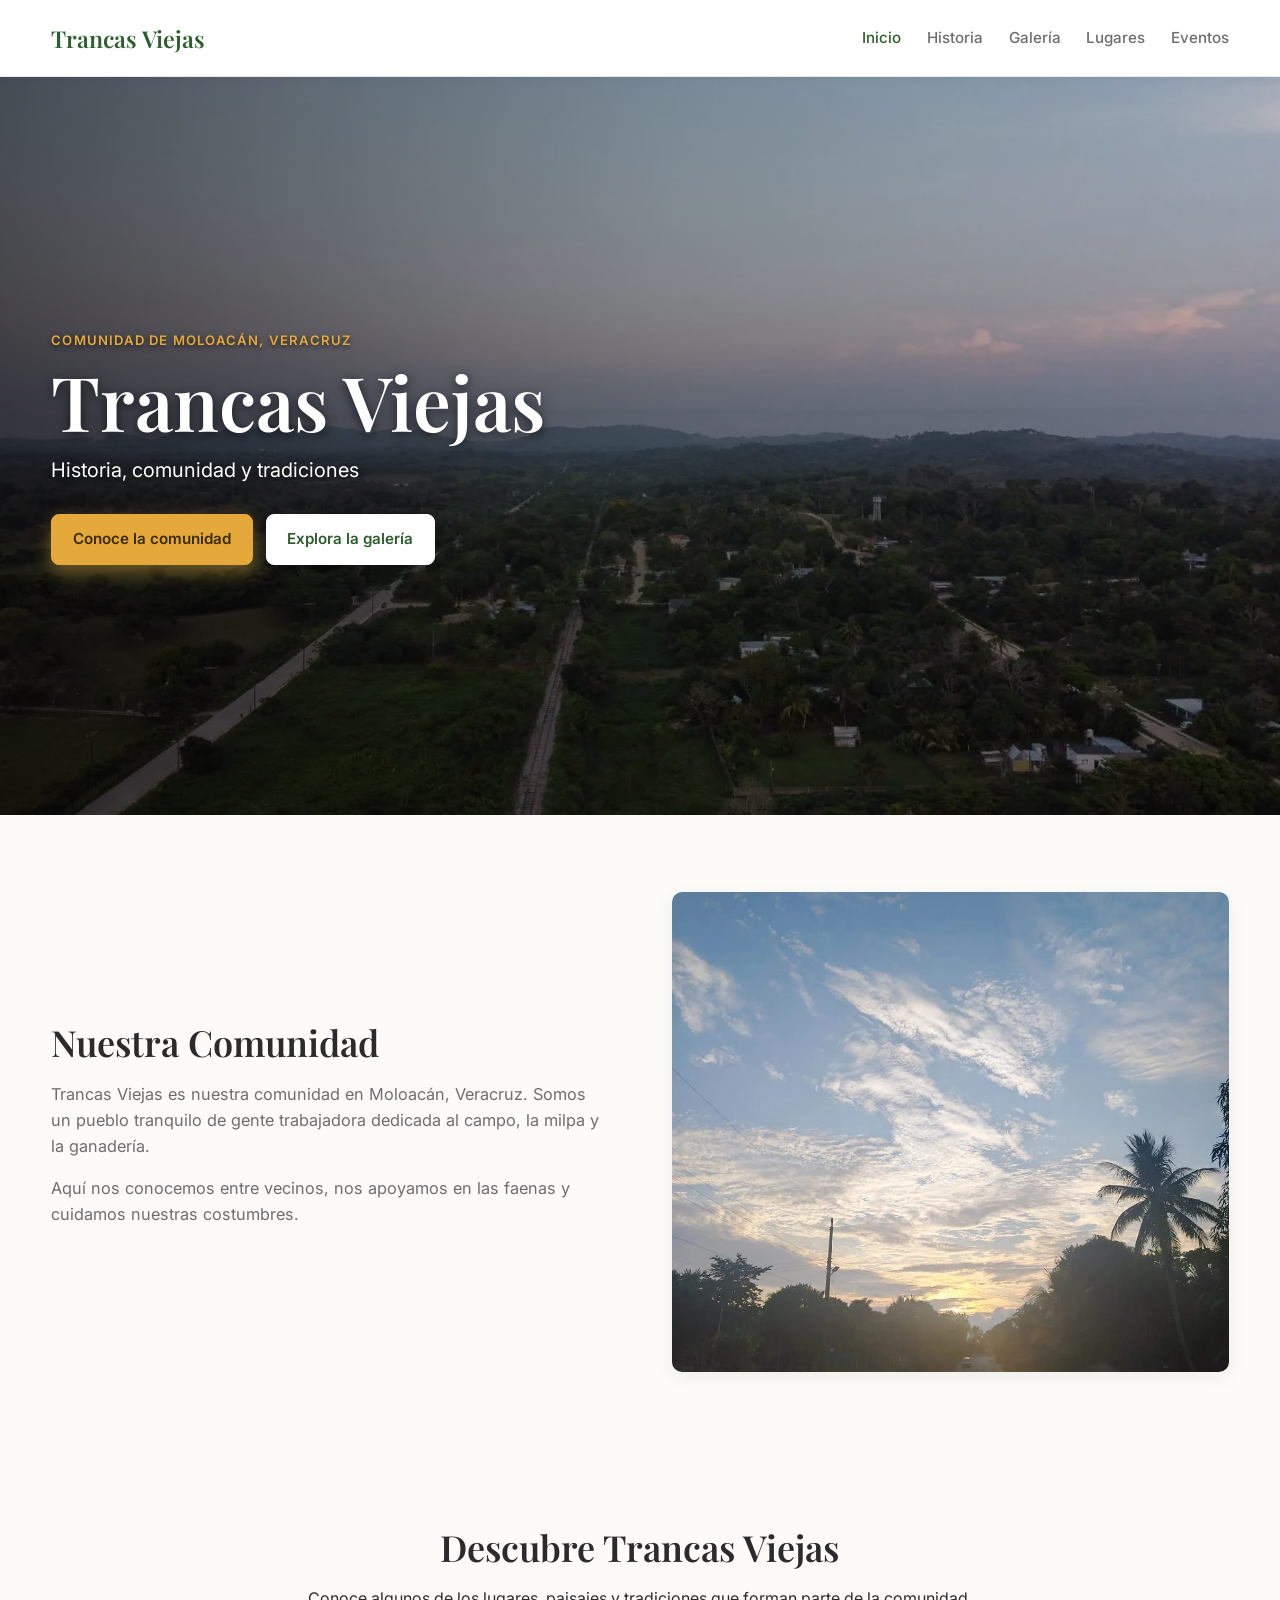
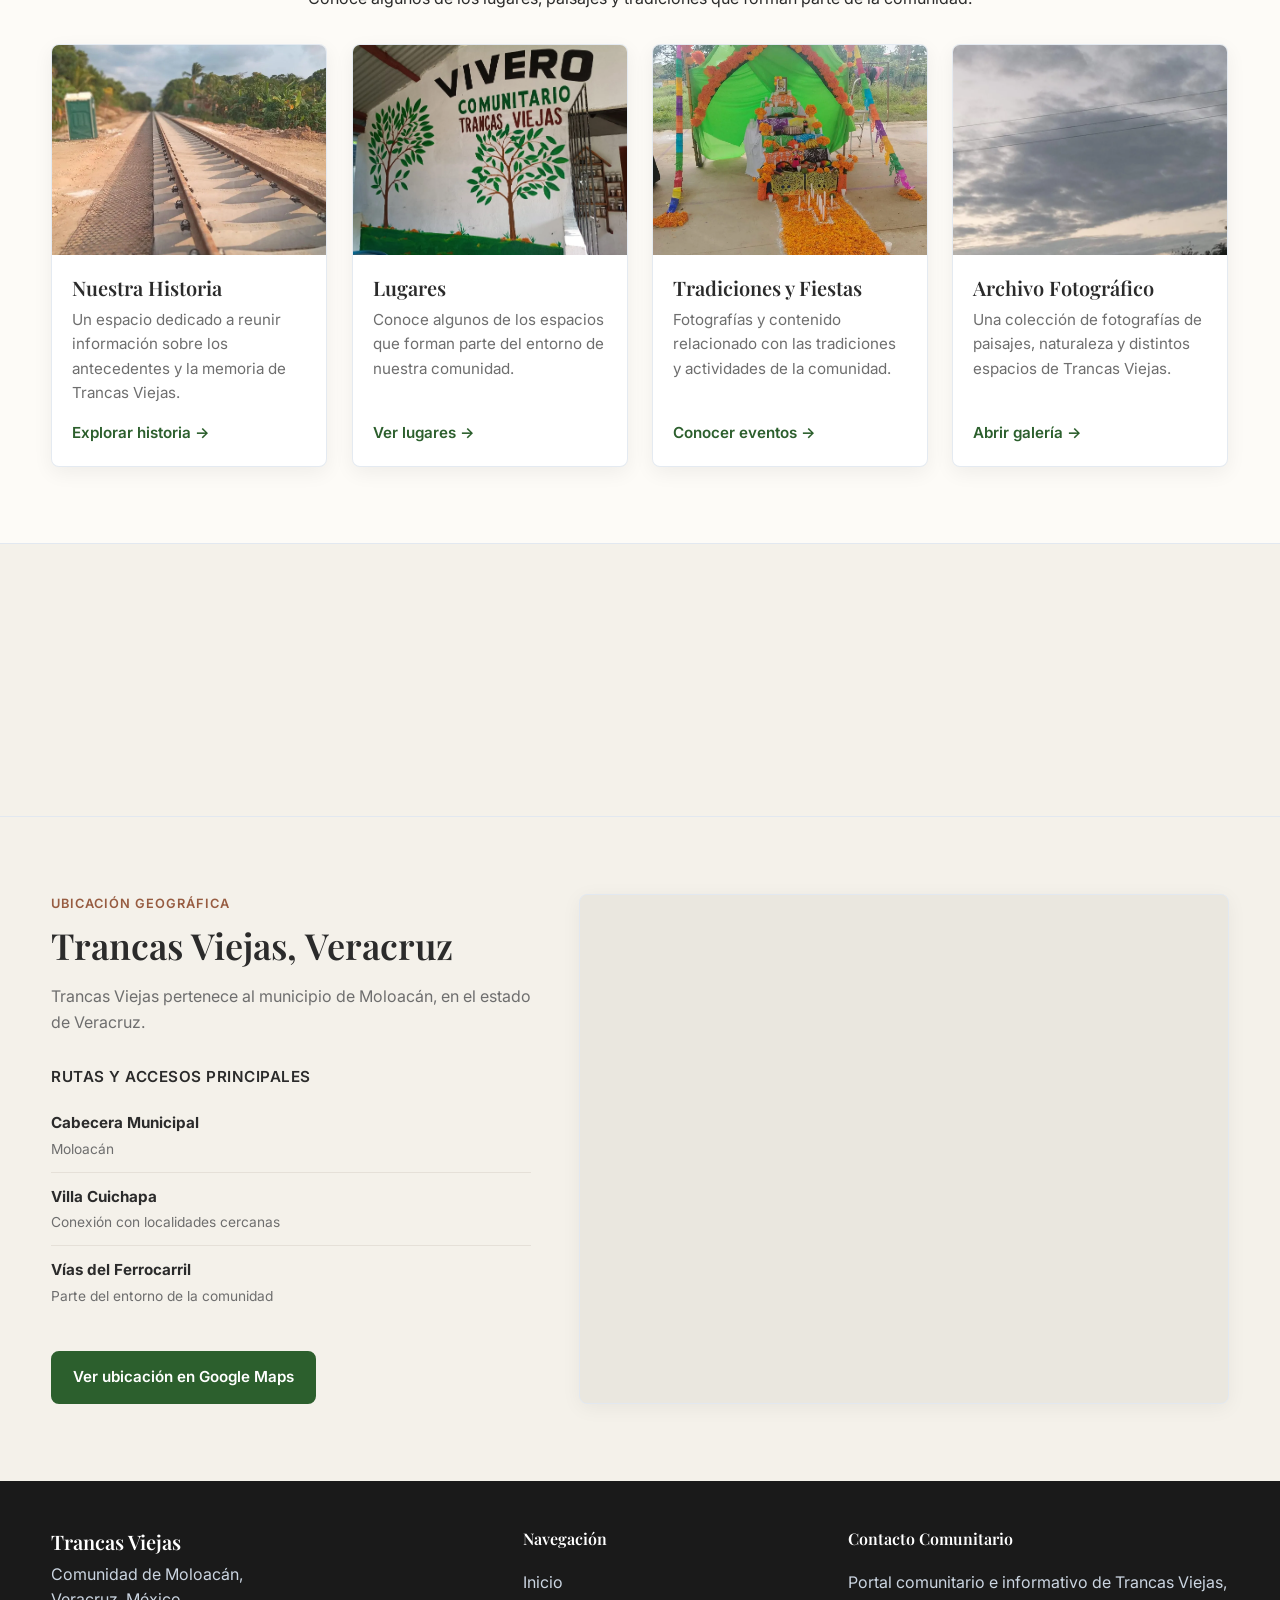
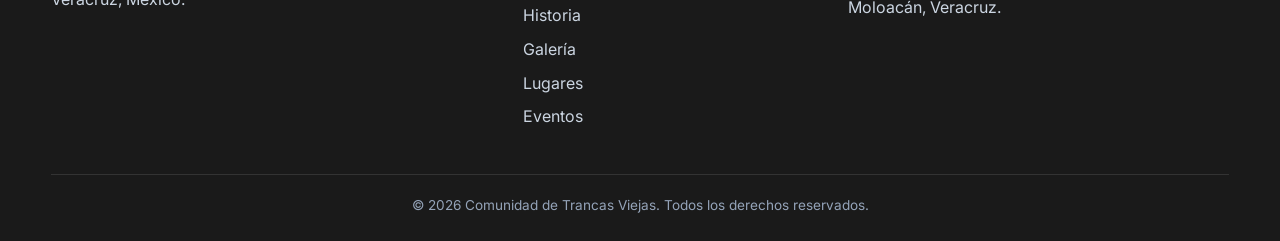
==== commit cba92d3a: "Optimiza imagenes a WebP con respaldo JPEG, agrega pagina 404, sitemap.xml y robots.txt" ====
--- a/index.html
+++ b/index.html
@@ -185,8 +185,11 @@
 
                     <div class="intro-image">
 
-                        <img src="img/lugares/calle-principal-atardecer.jpg" alt="Comunidad de Trancas Viejas"
+                        <picture>
+                            <source srcset="img/lugares/calle-principal-atardecer.webp" type="image/webp">
+                            <img src="img/lugares/calle-principal-atardecer.jpg" alt="Comunidad de Trancas Viejas"
                             loading="lazy">
+                        </picture>
 
                     </div>
 
@@ -230,8 +233,11 @@
 
                         <div class="card-image-wrapper">
 
-                            <img src="img/lugares/vias-ferrocarril.jpg" alt="Vías del ferrocarril en Trancas Viejas"
+                            <picture>
+                                <source srcset="img/lugares/vias-ferrocarril.webp" type="image/webp">
+                                <img src="img/lugares/vias-ferrocarril.jpg" alt="Vías del ferrocarril en Trancas Viejas"
                                 loading="lazy">
+                            </picture>
 
                         </div>
 
@@ -264,8 +270,11 @@
 
                         <div class="card-image-wrapper">
 
-                            <img src="img/lugares/vivero-comunitario.jpg" alt="Vivero Comunitario de Trancas Viejas"
+                            <picture>
+                                <source srcset="img/lugares/vivero-comunitario.webp" type="image/webp">
+                                <img src="img/lugares/vivero-comunitario.jpg" alt="Vivero Comunitario de Trancas Viejas"
                                 loading="lazy">
+                            </picture>
 
                         </div>
 
@@ -298,8 +307,11 @@
 
                         <div class="card-image-wrapper">
 
-                            <img src="img/eventos/altar-tradicional-todos-santos.jpg"
+                            <picture>
+                                <source srcset="img/eventos/altar-tradicional-todos-santos.webp" type="image/webp">
+                                <img src="img/eventos/altar-tradicional-todos-santos.jpg"
                                 alt="Altar tradicional de Todos Santos" loading="lazy">
+                            </picture>
 
                         </div>
 
@@ -332,8 +344,11 @@
 
                         <div class="card-image-wrapper">
 
-                            <img src="img/galeria/atardecer-cielo-nublado.jpg"
+                            <picture>
+                                <source srcset="img/galeria/atardecer-cielo-nublado.webp" type="image/webp">
+                                <img src="img/galeria/atardecer-cielo-nublado.jpg"
                                 alt="Atardecer y cielo nublado en Trancas Viejas" loading="lazy">
+                            </picture>
 
                         </div>
 
--- a/css/styles.css
+++ b/css/styles.css
@@ -268,6 +268,12 @@
     border-color: var(--color-text-light);
 }
 
+.btn-outline {
+    color: var(--color-primary);
+    background: transparent;
+    border-color: var(--color-primary);
+}
+
 .btn-full {
     width: 100%;
 }
@@ -472,6 +478,16 @@
             rgba(0, 0, 0, 0.10) 100%),
         url("../img/portada/hero-principal.jpg");
 
+    /* Version WebP con respaldo automatico a JPEG en navegadores antiguos. */
+    background-image:
+        linear-gradient(90deg,
+            rgba(0, 0, 0, 0.58) 0%,
+            rgba(0, 0, 0, 0.30) 52%,
+            rgba(0, 0, 0, 0.10) 100%),
+        image-set(
+            url("../img/portada/hero-principal.webp") type("image/webp"),
+            url("../img/portada/hero-principal.jpg") type("image/jpeg"));
+
     background-position: center;
     background-size: cover;
     background-repeat: no-repeat;
@@ -559,23 +575,22 @@
 }
 
 .btn-hero-primary {
-    color: #FFFFFF;
-
-    background: var(--color-primary);
-    border-color: var(--color-primary);
-
-    box-shadow: 0 6px 18px rgba(44, 95, 45, 0.35);
+    color: #3A2B00;
+
+    background: var(--color-accent);
+    border-color: var(--color-accent);
+
+    box-shadow: 0 6px 18px rgba(229, 169, 59, 0.45);
 }
 
 .btn-hero-secondary {
-    color: #FFFFFF;
-
-    background: rgba(255, 255, 255, 0.14);
-
-    border-color: rgba(255, 255, 255, 0.7);
-
-    backdrop-filter: blur(5px);
-    -webkit-backdrop-filter: blur(5px);
+    color: var(--color-primary);
+
+    background: #FFFFFF;
+
+    border-color: #FFFFFF;
+
+    box-shadow: 0 6px 18px rgba(0, 0, 0, 0.22);
 }
 
 
@@ -996,20 +1011,27 @@
         background: #FFFFFF;
     }
 
+    .btn-outline:hover {
+        color: var(--color-text-light);
+
+        background: var(--color-primary);
+        border-color: var(--color-primary);
+    }
+
     .btn-hero-primary:hover {
-        background: var(--color-primary-dark);
-
-        border-color: var(--color-primary-dark);
+        background: #D69A2E;
+
+        border-color: #D69A2E;
 
         transform: translateY(-2px);
 
-        box-shadow: 0 9px 24px rgba(44, 95, 45, 0.45);
+        box-shadow: 0 9px 24px rgba(229, 169, 59, 0.55);
     }
 
     .btn-hero-secondary:hover {
-        background: rgba(255, 255, 255, 0.24);
-
-        border-color: #FFFFFF;
+        background: #F4F1EA;
+
+        border-color: #F4F1EA;
 
         transform: translateY(-2px);
     }
@@ -1734,6 +1756,16 @@
                 rgba(0, 0, 0, 0.20) 45%,
                 rgba(0, 0, 0, 0.52) 100%),
             url("../img/portada/hero-principal.jpg");
+
+        /* Version WebP con respaldo automatico a JPEG. */
+        background-image:
+            linear-gradient(180deg,
+                rgba(0, 0, 0, 0.38) 0%,
+                rgba(0, 0, 0, 0.20) 45%,
+                rgba(0, 0, 0, 0.52) 100%),
+            image-set(
+                url("../img/portada/hero-principal.webp") type("image/webp"),
+                url("../img/portada/hero-principal.jpg") type("image/jpeg"));
 
         background-position: 58% center;
     }
@@ -2072,4 +2104,111 @@
     .lightbox-img {
         max-height: 68vh;
     }
+}
+
+
+/* ==========================================================================
+   MEJORAS DE ACABADO
+   1. Revelado suave al hacer scroll
+   2. Boton "volver arriba"
+   6. Sombra del encabezado al hacer scroll
+   ========================================================================== */
+
+/* 1. Revelado suave al hacer scroll */
+.reveal {
+    opacity: 0;
+    transform: translateY(22px);
+
+    transition:
+        opacity 0.6s ease,
+        transform 0.6s cubic-bezier(0.22, 0.7, 0.2, 1);
+
+    will-change: opacity, transform;
+}
+
+.reveal.is-visible {
+    opacity: 1;
+    transform: none;
+}
+
+/* 6. Sombra del encabezado al hacer scroll */
+.site-header {
+    transition:
+        box-shadow 0.3s ease,
+        background-color 0.3s ease;
+}
+
+.site-header.is-scrolled {
+    box-shadow: 0 6px 20px rgba(0, 0, 0, 0.10);
+}
+
+/* 2. Boton "volver arriba" */
+.back-to-top {
+    position: fixed;
+    right: 1.25rem;
+    bottom: 1.25rem;
+    z-index: 90;
+
+    display: inline-flex;
+    align-items: center;
+    justify-content: center;
+
+    width: 46px;
+    height: 46px;
+
+    border: none;
+    border-radius: 50%;
+
+    color: #FFFFFF;
+    background: var(--color-primary);
+
+    box-shadow: 0 8px 22px rgba(0, 0, 0, 0.22);
+
+    cursor: pointer;
+
+    opacity: 0;
+    visibility: hidden;
+    transform: translateY(12px);
+
+    transition:
+        opacity 0.3s ease,
+        transform 0.3s ease,
+        visibility 0.3s ease,
+        background-color 0.25s ease;
+}
+
+.back-to-top.is-visible {
+    opacity: 1;
+    visibility: visible;
+    transform: none;
+}
+
+.back-to-top:hover {
+    background: var(--color-primary-dark);
+
+    transform: translateY(-2px);
+}
+
+.back-to-top svg {
+    width: 20px;
+    height: 20px;
+}
+
+@media (max-width: 480px) {
+
+    .back-to-top {
+        right: 0.9rem;
+        bottom: 0.9rem;
+
+        width: 42px;
+        height: 42px;
+    }
+}
+
+@media (prefers-reduced-motion: reduce) {
+
+    .reveal {
+        opacity: 1 !important;
+        transform: none !important;
+    }
 }
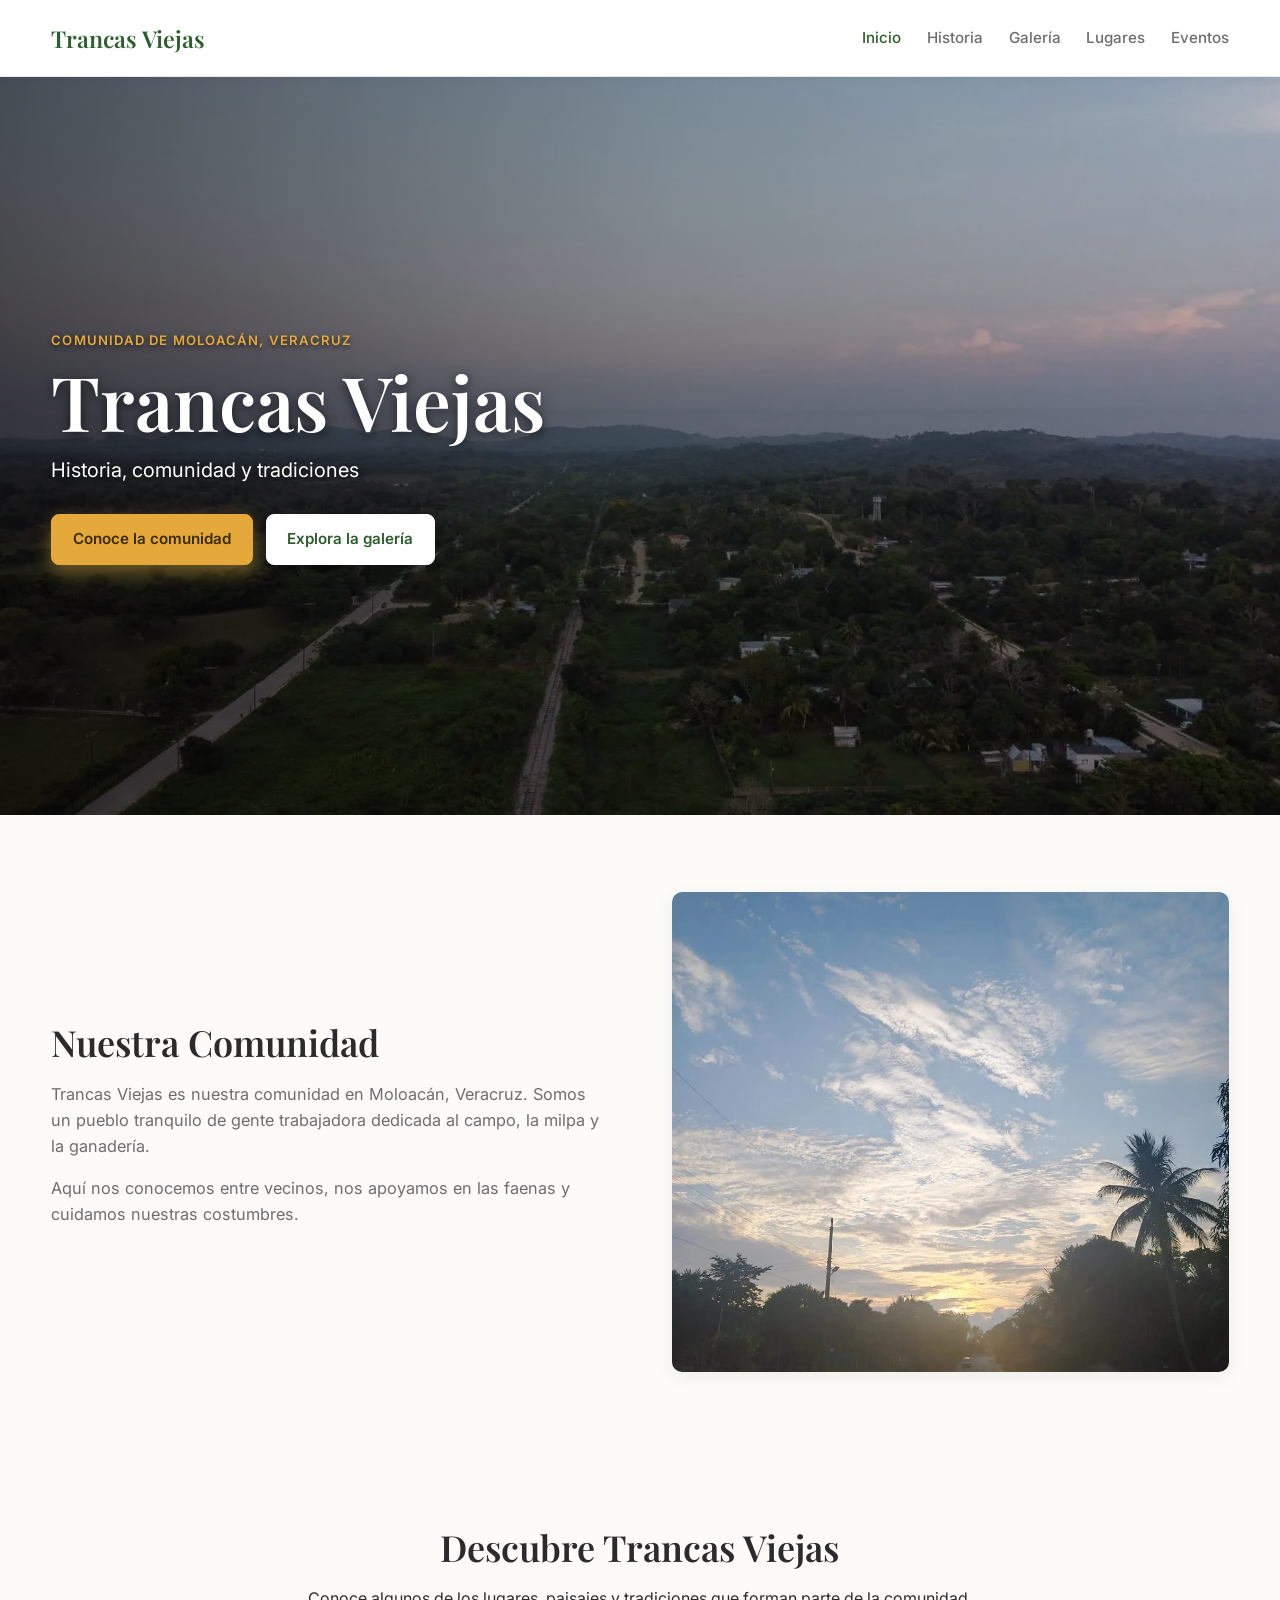
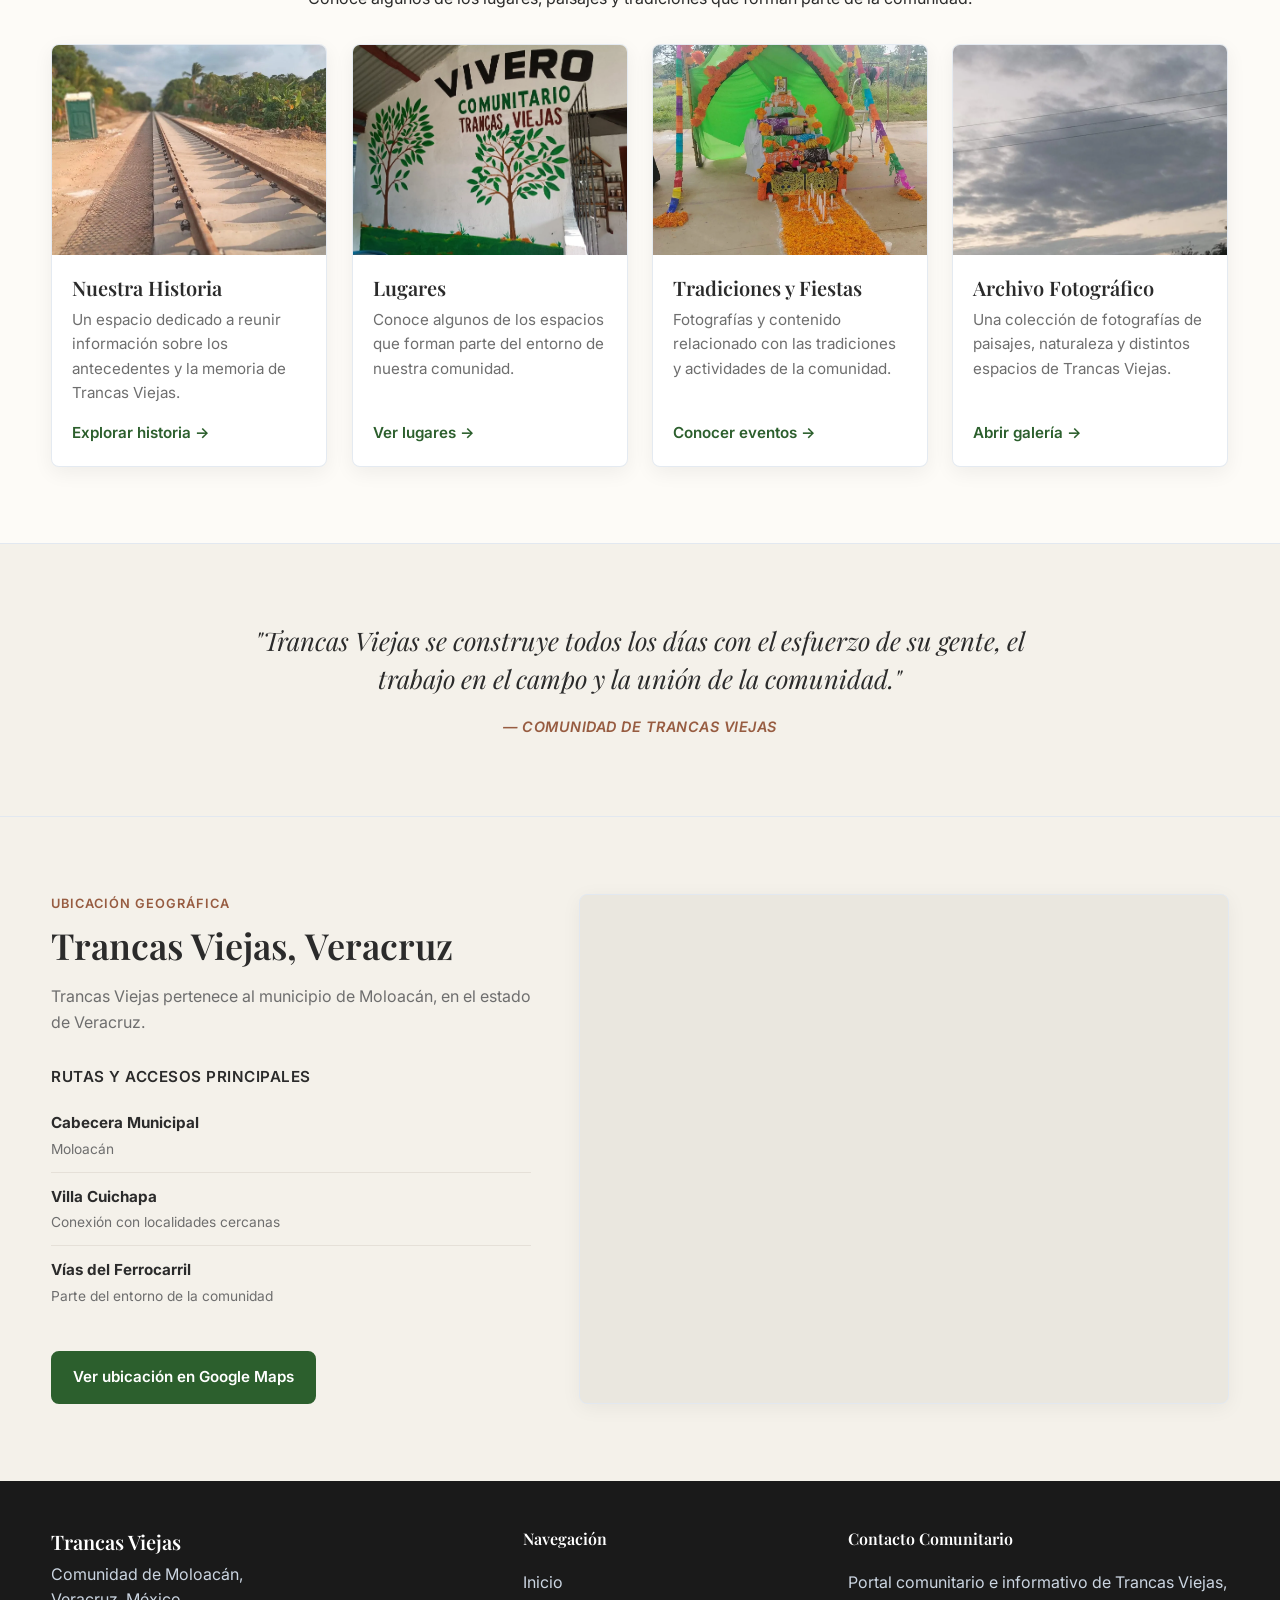
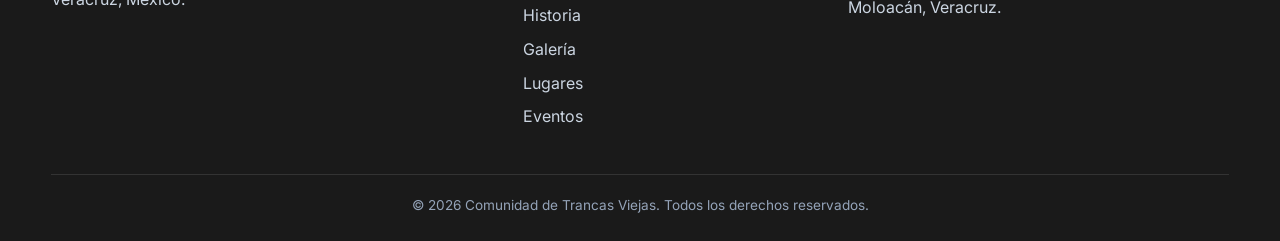
==== commit 5e2f16cb: "Reestructura y formatea HTML, CSS y JS con Prettier para un codigo limpio y profesional" ====
--- a/index.html
+++ b/index.html
@@ -1,632 +1,407 @@
-<!DOCTYPE html>
+<!doctype html>
 <html lang="es">
-
-<head>
-    <meta charset="UTF-8">
-    <meta name="viewport" content="width=device-width, initial-scale=1.0">
-
-    <title>Trancas Viejas | Inicio y Comunidad</title>
-
-    <meta name="description"
-        content="Portal comunitario y documental de Trancas Viejas, municipio de Moloacán, Veracruz.">
-
-    <!-- Open Graph / Tarjeta al compartir (WhatsApp, Facebook, etc.) -->
-    <meta property="og:type" content="website">
-    <meta property="og:site_name" content="Trancas Viejas">
-    <meta property="og:locale" content="es_MX">
-    <meta property="og:title" content="Trancas Viejas | Inicio y Comunidad">
-    <meta property="og:description"
-        content="Portal comunitario y documental de Trancas Viejas, municipio de Moloacán, Veracruz.">
-    <meta property="og:url" content="https://villxjsv.github.io/trancas-viejas/">
-    <meta property="og:image" content="https://villxjsv.github.io/trancas-viejas/img/portada/hero-principal.jpg">
-    <meta property="og:image:width" content="1600">
-    <meta property="og:image:height" content="900">
-    <meta name="twitter:card" content="summary_large_image">
-    <meta name="twitter:title" content="Trancas Viejas | Inicio y Comunidad">
-    <meta name="twitter:description"
-        content="Portal comunitario y documental de Trancas Viejas, municipio de Moloacán, Veracruz.">
-    <meta name="twitter:image" content="https://villxjsv.github.io/trancas-viejas/img/portada/hero-principal.jpg">
-
-    <!-- Tipografías -->
-    <link rel="preconnect" href="https://fonts.googleapis.com">
-    <link rel="preconnect" href="https://fonts.gstatic.com" crossorigin>
-
-    <link
-        href="https://fonts.googleapis.com/css2?family=Inter:wght@400;500;600&family=Playfair+Display:ital,wght@0,400;0,600;0,700;1,400;1,600&display=swap"
-        rel="stylesheet">
-
-    <!-- Favicon -->
-    <link rel="icon" href="favicon.ico" sizes="any">
-    <link rel="icon" type="image/png" href="favicon.png">
-    <link rel="apple-touch-icon" href="apple-touch-icon.png">
-
-    <!-- Hoja de estilos -->
-    <link rel="stylesheet" href="css/styles.css">
-</head>
-
-<body>
-
-
-    <!-- ==========================================================
-         ENCABEZADO Y NAVEGACIÓN
-         ========================================================== -->
-
-    <header class="site-header">
-
-        <div class="container header-container">
-
-            <a href="index.html" class="logo">
-                Trancas Viejas
-            </a>
-
-            <button class="menu-toggle" type="button" aria-controls="primary-menu" aria-expanded="false"
-                aria-label="Mostrar menú">
-                <span class="hamburger"></span>
-            </button>
-
-            <nav class="site-nav" id="primary-menu" aria-label="Navegación principal">
-
-                <ul class="nav-list">
-
-                    <li>
-                        <a href="index.html" class="active">
-                            Inicio
-                        </a>
-                    </li>
-
-                    <li>
-                        <a href="historia.html">
-                            Historia
-                        </a>
-                    </li>
-
-                    <li>
-                        <a href="galeria.html">
-                            Galería
-                        </a>
-                    </li>
-
-                    <li>
-                        <a href="lugares.html">
-                            Lugares
-                        </a>
-                    </li>
-
-                    <li>
-                        <a href="eventos.html">
-                            Eventos
-                        </a>
-                    </li>
-
-                </ul>
-
-            </nav>
-
-        </div>
-
-    </header>
-
-
-    <main>
-
-
-        <!-- ==========================================================
-             PORTADA PRINCIPAL
-             ========================================================== -->
-
-        <section class="hero-section">
-
-            <div class="container hero-container">
-
-                <div class="hero-content">
-
-                    <span class="hero-kicker">
-                        COMUNIDAD DE MOLOACÁN, VERACRUZ
-                    </span>
-
-                    <h1 class="hero-title">
-                        Trancas Viejas
-                    </h1>
-
-                    <p class="hero-subtitle">
-                        Historia, comunidad y tradiciones
+    <head>
+        <meta charset="UTF-8" />
+        <meta name="viewport" content="width=device-width, initial-scale=1.0" />
+
+        <title>Trancas Viejas | Inicio y Comunidad</title>
+
+        <meta
+            name="description"
+            content="Portal comunitario y documental de Trancas Viejas, municipio de Moloacán, Veracruz."
+        />
+
+        <meta property="og:type" content="website" />
+        <meta property="og:site_name" content="Trancas Viejas" />
+        <meta property="og:locale" content="es_MX" />
+        <meta property="og:title" content="Trancas Viejas | Inicio y Comunidad" />
+        <meta
+            property="og:description"
+            content="Portal comunitario y documental de Trancas Viejas, municipio de Moloacán, Veracruz."
+        />
+        <meta property="og:url" content="https://villxjsv.github.io/trancas-viejas/" />
+        <meta
+            property="og:image"
+            content="https://villxjsv.github.io/trancas-viejas/img/portada/hero-principal.jpg"
+        />
+        <meta property="og:image:width" content="1600" />
+        <meta property="og:image:height" content="900" />
+        <meta name="twitter:card" content="summary_large_image" />
+        <meta name="twitter:title" content="Trancas Viejas | Inicio y Comunidad" />
+        <meta
+            name="twitter:description"
+            content="Portal comunitario y documental de Trancas Viejas, municipio de Moloacán, Veracruz."
+        />
+        <meta
+            name="twitter:image"
+            content="https://villxjsv.github.io/trancas-viejas/img/portada/hero-principal.jpg"
+        />
+
+        <link rel="preconnect" href="https://fonts.googleapis.com" />
+        <link rel="preconnect" href="https://fonts.gstatic.com" crossorigin />
+
+        <link
+            href="https://fonts.googleapis.com/css2?family=Inter:wght@400;500;600&family=Playfair+Display:ital,wght@0,400;0,600;0,700;1,400;1,600&display=swap"
+            rel="stylesheet"
+        />
+
+        <link rel="icon" href="favicon.ico" sizes="any" />
+        <link rel="icon" type="image/png" href="favicon.png" />
+        <link rel="apple-touch-icon" href="apple-touch-icon.png" />
+
+        <link rel="stylesheet" href="css/styles.css" />
+    </head>
+
+    <body>
+        <header class="site-header">
+            <div class="container header-container">
+                <a href="index.html" class="logo"> Trancas Viejas </a>
+
+                <button
+                    class="menu-toggle"
+                    type="button"
+                    aria-controls="primary-menu"
+                    aria-expanded="false"
+                    aria-label="Mostrar menú"
+                >
+                    <span class="hamburger"></span>
+                </button>
+
+                <nav class="site-nav" id="primary-menu" aria-label="Navegación principal">
+                    <ul class="nav-list">
+                        <li>
+                            <a href="index.html" class="active"> Inicio </a>
+                        </li>
+
+                        <li>
+                            <a href="historia.html"> Historia </a>
+                        </li>
+
+                        <li>
+                            <a href="galeria.html"> Galería </a>
+                        </li>
+
+                        <li>
+                            <a href="lugares.html"> Lugares </a>
+                        </li>
+
+                        <li>
+                            <a href="eventos.html"> Eventos </a>
+                        </li>
+                    </ul>
+                </nav>
+            </div>
+        </header>
+
+        <main>
+            <section class="hero-section">
+                <div class="container hero-container">
+                    <div class="hero-content">
+                        <span class="hero-kicker"> COMUNIDAD DE MOLOACÁN, VERACRUZ </span>
+
+                        <h1 class="hero-title">Trancas Viejas</h1>
+
+                        <p class="hero-subtitle">Historia, comunidad y tradiciones</p>
+
+                        <div class="hero-actions">
+                            <a href="historia.html" class="btn-hero-primary">
+                                Conoce la comunidad
+                            </a>
+
+                            <a href="galeria.html" class="btn-hero-secondary">
+                                Explora la galería
+                            </a>
+                        </div>
+                    </div>
+                </div>
+            </section>
+
+            <section id="conoce" class="section">
+                <div class="container">
+                    <div class="intro-grid">
+                        <div class="intro-text">
+                            <h2>Nuestra Comunidad</h2>
+
+                            <p>
+                                Trancas Viejas es nuestra comunidad en Moloacán, Veracruz. Somos un
+                                pueblo tranquilo de gente trabajadora dedicada al campo, la milpa y
+                                la ganadería.
+                            </p>
+
+                            <p>
+                                Aquí nos conocemos entre vecinos, nos apoyamos en las faenas y
+                                cuidamos nuestras costumbres.
+                            </p>
+                        </div>
+
+                        <div class="intro-image">
+                            <picture>
+                                <source
+                                    srcset="img/lugares/calle-principal-atardecer.webp"
+                                    type="image/webp"
+                                />
+                                <img
+                                    src="img/lugares/calle-principal-atardecer.jpg"
+                                    alt="Comunidad de Trancas Viejas"
+                                    loading="lazy"
+                                />
+                            </picture>
+                        </div>
+                    </div>
+                </div>
+            </section>
+
+            <section class="section" id="descubre">
+                <div class="container">
+                    <div class="section-header text-center">
+                        <h2>Descubre Trancas Viejas</h2>
+
+                        <p>
+                            Conoce algunos de los lugares, paisajes y tradiciones que forman parte
+                            de la comunidad.
+                        </p>
+                    </div>
+
+                    <div class="grid grid-4">
+                        <article class="card feature-card">
+                            <div class="card-image-wrapper">
+                                <picture>
+                                    <source
+                                        srcset="img/lugares/vias-ferrocarril.webp"
+                                        type="image/webp"
+                                    />
+                                    <img
+                                        src="img/lugares/vias-ferrocarril.jpg"
+                                        alt="Vías del ferrocarril en Trancas Viejas"
+                                        loading="lazy"
+                                    />
+                                </picture>
+                            </div>
+
+                            <div class="card-content">
+                                <h3>Nuestra Historia</h3>
+
+                                <p>
+                                    Un espacio dedicado a reunir información sobre los antecedentes
+                                    y la memoria de Trancas Viejas.
+                                </p>
+
+                                <a href="historia.html" class="link-action">
+                                    Explorar historia →
+                                </a>
+                            </div>
+                        </article>
+
+                        <article class="card feature-card">
+                            <div class="card-image-wrapper">
+                                <picture>
+                                    <source
+                                        srcset="img/lugares/vivero-comunitario.webp"
+                                        type="image/webp"
+                                    />
+                                    <img
+                                        src="img/lugares/vivero-comunitario.jpg"
+                                        alt="Vivero Comunitario de Trancas Viejas"
+                                        loading="lazy"
+                                    />
+                                </picture>
+                            </div>
+
+                            <div class="card-content">
+                                <h3>Lugares</h3>
+
+                                <p>
+                                    Conoce algunos de los espacios que forman parte del entorno de
+                                    nuestra comunidad.
+                                </p>
+
+                                <a href="lugares.html" class="link-action"> Ver lugares → </a>
+                            </div>
+                        </article>
+
+                        <article class="card feature-card">
+                            <div class="card-image-wrapper">
+                                <picture>
+                                    <source
+                                        srcset="img/eventos/altar-tradicional-todos-santos.webp"
+                                        type="image/webp"
+                                    />
+                                    <img
+                                        src="img/eventos/altar-tradicional-todos-santos.jpg"
+                                        alt="Altar tradicional de Todos Santos"
+                                        loading="lazy"
+                                    />
+                                </picture>
+                            </div>
+
+                            <div class="card-content">
+                                <h3>Tradiciones y Fiestas</h3>
+
+                                <p>
+                                    Fotografías y contenido relacionado con las tradiciones y
+                                    actividades de la comunidad.
+                                </p>
+
+                                <a href="eventos.html" class="link-action"> Conocer eventos → </a>
+                            </div>
+                        </article>
+
+                        <article class="card feature-card">
+                            <div class="card-image-wrapper">
+                                <picture>
+                                    <source
+                                        srcset="img/galeria/atardecer-cielo-nublado.webp"
+                                        type="image/webp"
+                                    />
+                                    <img
+                                        src="img/galeria/atardecer-cielo-nublado.jpg"
+                                        alt="Atardecer y cielo nublado en Trancas Viejas"
+                                        loading="lazy"
+                                    />
+                                </picture>
+                            </div>
+
+                            <div class="card-content">
+                                <h3>Archivo Fotográfico</h3>
+
+                                <p>
+                                    Una colección de fotografías de paisajes, naturaleza y distintos
+                                    espacios de Trancas Viejas.
+                                </p>
+
+                                <a href="galeria.html" class="link-action"> Abrir galería → </a>
+                            </div>
+                        </article>
+                    </div>
+                </div>
+            </section>
+
+            <section class="section bg-light community-quote">
+                <div class="container text-center">
+                    <blockquote class="quote-text">
+                        "Trancas Viejas se construye todos los días con el esfuerzo de su gente, el
+                        trabajo en el campo y la unión de la comunidad."
+                    </blockquote>
+
+                    <cite class="quote-author"> — Comunidad de Trancas Viejas </cite>
+                </div>
+            </section>
+
+            <section class="section bg-light" id="ubicacion">
+                <div class="container">
+                    <div class="location-grid">
+                        <div class="location-text">
+                            <span class="location-kicker"> Ubicación geográfica </span>
+
+                            <h2>Trancas Viejas, Veracruz</h2>
+
+                            <p class="location-desc">
+                                Trancas Viejas pertenece al municipio de Moloacán, en el estado de
+                                Veracruz.
+                            </p>
+
+                            <div class="routes-block">
+                                <h3>Rutas y accesos principales</h3>
+
+                                <div class="route-simple">
+                                    <strong> Cabecera Municipal </strong>
+
+                                    <span> Moloacán </span>
+                                </div>
+
+                                <div class="route-simple">
+                                    <strong> Villa Cuichapa </strong>
+
+                                    <span> Conexión con localidades cercanas </span>
+                                </div>
+
+                                <div class="route-simple">
+                                    <strong> Vías del Ferrocarril </strong>
+
+                                    <span> Parte del entorno de la comunidad </span>
+                                </div>
+                            </div>
+
+                            <div class="location-actions">
+                                <a
+                                    href="https://maps.google.com/?q=Trancas+Viejas,+Moloacan,+Veracruz"
+                                    target="_blank"
+                                    rel="noopener"
+                                    class="btn btn-primary"
+                                >
+                                    Ver ubicación en Google Maps
+                                </a>
+                            </div>
+                        </div>
+
+                        <div class="location-map">
+                            <iframe
+                                src="https://maps.google.com/maps?q=Trancas%20Viejas,%20Moloacan,%20Veracruz&t=m&z=13&ie=UTF8&iwloc=&output=embed"
+                                width="100%"
+                                height="100%"
+                                style="border: 0"
+                                allowfullscreen=""
+                                loading="lazy"
+                                referrerpolicy="no-referrer-when-downgrade"
+                                title="Mapa de Trancas Viejas, Veracruz"
+                            >
+                            </iframe>
+                        </div>
+                    </div>
+                </div>
+            </section>
+        </main>
+
+        <footer class="site-footer">
+            <div class="container footer-grid">
+                <div class="footer-brand">
+                    <h3>Trancas Viejas</h3>
+
+                    <p>
+                        Comunidad de Moloacán,
+                        <br />
+                        Veracruz, México.
                     </p>
-
-                    <div class="hero-actions">
-
-                        <a href="historia.html" class="btn-hero-primary">
-                            Conoce la comunidad
-                        </a>
-
-                        <a href="galeria.html" class="btn-hero-secondary">
-                            Explora la galería
-                        </a>
-
-                    </div>
-
-                </div>
-
+                </div>
+
+                <div class="footer-links">
+                    <h4>Navegación</h4>
+
+                    <ul>
+                        <li>
+                            <a href="index.html"> Inicio </a>
+                        </li>
+
+                        <li>
+                            <a href="historia.html"> Historia </a>
+                        </li>
+
+                        <li>
+                            <a href="galeria.html"> Galería </a>
+                        </li>
+
+                        <li>
+                            <a href="lugares.html"> Lugares </a>
+                        </li>
+
+                        <li>
+                            <a href="eventos.html"> Eventos </a>
+                        </li>
+                    </ul>
+                </div>
+
+                <div class="footer-contact">
+                    <h4>Contacto Comunitario</h4>
+
+                    <p>Portal comunitario e informativo de Trancas Viejas, Moloacán, Veracruz.</p>
+                </div>
             </div>
 
-        </section>
-
-
-        <!-- ==========================================================
-             NUESTRA COMUNIDAD
-             ========================================================== -->
-
-        <section id="conoce" class="section">
-
-            <div class="container">
-
-                <div class="intro-grid">
-
-                    <div class="intro-text">
-
-                        <h2>
-                            Nuestra Comunidad
-                        </h2>
-
-                        <p>
-                            Trancas Viejas es nuestra comunidad en
-                            Moloacán, Veracruz. Somos un pueblo tranquilo
-                            de gente trabajadora dedicada al campo,
-                            la milpa y la ganadería.
-                        </p>
-
-                        <p>
-                            Aquí nos conocemos entre vecinos,
-                            nos apoyamos en las faenas y cuidamos
-                            nuestras costumbres.
-                        </p>
-
-                    </div>
-
-
-                    <div class="intro-image">
-
-                        <picture>
-                            <source srcset="img/lugares/calle-principal-atardecer.webp" type="image/webp">
-                            <img src="img/lugares/calle-principal-atardecer.jpg" alt="Comunidad de Trancas Viejas"
-                            loading="lazy">
-                        </picture>
-
-                    </div>
-
-                </div>
-
+            <div class="footer-bottom container">
+                <p>&copy; 2026 Comunidad de Trancas Viejas. Todos los derechos reservados.</p>
             </div>
-
-        </section>
-
-
-        <!-- ==========================================================
-             DESCUBRE TRANCAS VIEJAS
-             ========================================================== -->
-
-        <section class="section" id="descubre">
-
-            <div class="container">
-
-                <div class="section-header text-center">
-
-                    <h2>
-                        Descubre Trancas Viejas
-                    </h2>
-
-                    <p>
-                        Conoce algunos de los lugares, paisajes y
-                        tradiciones que forman parte de la comunidad.
-                    </p>
-
-                </div>
-
-
-                <div class="grid grid-4">
-
-
-                    <!-- ==================================================
-                         HISTORIA
-                         ================================================== -->
-
-                    <article class="card feature-card">
-
-                        <div class="card-image-wrapper">
-
-                            <picture>
-                                <source srcset="img/lugares/vias-ferrocarril.webp" type="image/webp">
-                                <img src="img/lugares/vias-ferrocarril.jpg" alt="Vías del ferrocarril en Trancas Viejas"
-                                loading="lazy">
-                            </picture>
-
-                        </div>
-
-                        <div class="card-content">
-
-                            <h3>
-                                Nuestra Historia
-                            </h3>
-
-                            <p>
-                                Un espacio dedicado a reunir información
-                                sobre los antecedentes y la memoria
-                                de Trancas Viejas.
-                            </p>
-
-                            <a href="historia.html" class="link-action">
-                                Explorar historia →
-                            </a>
-
-                        </div>
-
-                    </article>
-
-
-                    <!-- ==================================================
-                         LUGARES
-                         ================================================== -->
-
-                    <article class="card feature-card">
-
-                        <div class="card-image-wrapper">
-
-                            <picture>
-                                <source srcset="img/lugares/vivero-comunitario.webp" type="image/webp">
-                                <img src="img/lugares/vivero-comunitario.jpg" alt="Vivero Comunitario de Trancas Viejas"
-                                loading="lazy">
-                            </picture>
-
-                        </div>
-
-                        <div class="card-content">
-
-                            <h3>
-                                Lugares
-                            </h3>
-
-                            <p>
-                                Conoce algunos de los espacios que
-                                forman parte del entorno de nuestra
-                                comunidad.
-                            </p>
-
-                            <a href="lugares.html" class="link-action">
-                                Ver lugares →
-                            </a>
-
-                        </div>
-
-                    </article>
-
-
-                    <!-- ==================================================
-                         TRADICIONES
-                         ================================================== -->
-
-                    <article class="card feature-card">
-
-                        <div class="card-image-wrapper">
-
-                            <picture>
-                                <source srcset="img/eventos/altar-tradicional-todos-santos.webp" type="image/webp">
-                                <img src="img/eventos/altar-tradicional-todos-santos.jpg"
-                                alt="Altar tradicional de Todos Santos" loading="lazy">
-                            </picture>
-
-                        </div>
-
-                        <div class="card-content">
-
-                            <h3>
-                                Tradiciones y Fiestas
-                            </h3>
-
-                            <p>
-                                Fotografías y contenido relacionado
-                                con las tradiciones y actividades
-                                de la comunidad.
-                            </p>
-
-                            <a href="eventos.html" class="link-action">
-                                Conocer eventos →
-                            </a>
-
-                        </div>
-
-                    </article>
-
-
-                    <!-- ==================================================
-                         GALERÍA
-                         ================================================== -->
-
-                    <article class="card feature-card">
-
-                        <div class="card-image-wrapper">
-
-                            <picture>
-                                <source srcset="img/galeria/atardecer-cielo-nublado.webp" type="image/webp">
-                                <img src="img/galeria/atardecer-cielo-nublado.jpg"
-                                alt="Atardecer y cielo nublado en Trancas Viejas" loading="lazy">
-                            </picture>
-
-                        </div>
-
-                        <div class="card-content">
-
-                            <h3>
-                                Archivo Fotográfico
-                            </h3>
-
-                            <p>
-                                Una colección de fotografías de paisajes,
-                                naturaleza y distintos espacios de
-                                Trancas Viejas.
-                            </p>
-
-                            <a href="galeria.html" class="link-action">
-                                Abrir galería →
-                            </a>
-
-                        </div>
-
-                    </article>
-
-
-                </div>
-
-            </div>
-
-        </section>
-
-
-        <!-- ==========================================================
-             CITA DE LA COMUNIDAD
-             ========================================================== -->
-
-        <section class="section bg-light community-quote">
-
-            <div class="container text-center">
-
-                <blockquote class="quote-text">
-
-                    "Trancas Viejas se construye todos los días con
-                    el esfuerzo de su gente, el trabajo en el campo
-                    y la unión de la comunidad."
-
-                </blockquote>
-
-                <cite class="quote-author">
-                    — Comunidad de Trancas Viejas
-                </cite>
-
-            </div>
-
-        </section>
-
-
-        <!-- ==========================================================
-             UBICACIÓN
-             ========================================================== -->
-
-        <section class="section bg-light" id="ubicacion">
-
-            <div class="container">
-
-                <div class="location-grid">
-
-
-                    <!-- ==================================================
-                         INFORMACIÓN
-                         ================================================== -->
-
-                    <div class="location-text">
-
-                        <span class="location-kicker">
-                            Ubicación geográfica
-                        </span>
-
-                        <h2>
-                            Trancas Viejas, Veracruz
-                        </h2>
-
-                        <p class="location-desc">
-                            Trancas Viejas pertenece al municipio de
-                            Moloacán, en el estado de Veracruz.
-                        </p>
-
-
-                        <div class="routes-block">
-
-                            <h3>
-                                Rutas y accesos principales
-                            </h3>
-
-
-                            <div class="route-simple">
-
-                                <strong>
-                                    Cabecera Municipal
-                                </strong>
-
-                                <span>
-                                    Moloacán
-                                </span>
-
-                            </div>
-
-
-                            <div class="route-simple">
-
-                                <strong>
-                                    Villa Cuichapa
-                                </strong>
-
-                                <span>
-                                    Conexión con localidades cercanas
-                                </span>
-
-                            </div>
-
-
-                            <div class="route-simple">
-
-                                <strong>
-                                    Vías del Ferrocarril
-                                </strong>
-
-                                <span>
-                                    Parte del entorno de la comunidad
-                                </span>
-
-                            </div>
-
-                        </div>
-
-
-                        <div class="location-actions">
-
-                            <a href="https://maps.google.com/?q=Trancas+Viejas,+Moloacan,+Veracruz" target="_blank"
-                                rel="noopener" class="btn btn-primary">
-                                Ver ubicación en Google Maps
-                            </a>
-
-                        </div>
-
-                    </div>
-
-
-                    <!-- ==================================================
-                         MAPA
-                         ================================================== -->
-
-                    <div class="location-map">
-
-                        <iframe
-                            src="https://maps.google.com/maps?q=Trancas%20Viejas,%20Moloacan,%20Veracruz&t=m&z=13&ie=UTF8&iwloc=&output=embed"
-                            width="100%" height="100%" style="border:0;" allowfullscreen="" loading="lazy"
-                            referrerpolicy="no-referrer-when-downgrade" title="Mapa de Trancas Viejas, Veracruz">
-                        </iframe>
-
-                    </div>
-
-
-                </div>
-
-            </div>
-
-        </section>
-
-
-    </main>
-
-
-    <!-- ==========================================================
-         FOOTER
-         ========================================================== -->
-
-    <footer class="site-footer">
-
-        <div class="container footer-grid">
-
-
-            <!-- Marca -->
-
-            <div class="footer-brand">
-
-                <h3>
-                    Trancas Viejas
-                </h3>
-
-                <p>
-                    Comunidad de Moloacán,
-                    <br>
-                    Veracruz, México.
-                </p>
-
-            </div>
-
-
-            <!-- Navegación -->
-
-            <div class="footer-links">
-
-                <h4>
-                    Navegación
-                </h4>
-
-                <ul>
-
-                    <li>
-                        <a href="index.html">
-                            Inicio
-                        </a>
-                    </li>
-
-                    <li>
-                        <a href="historia.html">
-                            Historia
-                        </a>
-                    </li>
-
-                    <li>
-                        <a href="galeria.html">
-                            Galería
-                        </a>
-                    </li>
-
-                    <li>
-                        <a href="lugares.html">
-                            Lugares
-                        </a>
-                    </li>
-
-                    <li>
-                        <a href="eventos.html">
-                            Eventos
-                        </a>
-                    </li>
-
-                </ul>
-
-            </div>
-
-
-            <!-- Contacto -->
-
-            <div class="footer-contact">
-
-                <h4>
-                    Contacto Comunitario
-                </h4>
-
-                <p>
-                    Portal comunitario e informativo de Trancas Viejas,
-                    Moloacán, Veracruz.
-                </p>
-
-            </div>
-
-
-        </div>
-
-
-        <div class="footer-bottom container">
-
-            <p>
-                &copy; 2026 Comunidad de Trancas Viejas.
-                Todos los derechos reservados.
-            </p>
-
-        </div>
-
-    </footer>
-
-
-    <!-- JavaScript -->
-
-    <script src="js/main.js"></script>
-
-</body>
-
-</html>+        </footer>
+
+        <script src="js/main.js"></script>
+    </body>
+</html>
--- a/css/styles.css
+++ b/css/styles.css
@@ -1,28 +1,19 @@
-/* ==========================================================================
-   TRANCAS VIEJAS — CSS PRINCIPAL
-   Responsive + animaciones
-   ========================================================================== */
-
-/* ==========================================================================
-   1. VARIABLES
-   ========================================================================== */
-
 :root {
-    --color-primary: #2C5F2D;
+    --color-primary: #2c5f2d;
     --color-primary-dark: #214722;
-    --color-secondary: #975C41;
-    --color-accent: #E5A93B;
-
-    --color-background: #FDFBF7;
-    --color-surface: #FFFFFF;
-    --color-bg-light: #F4F1EA;
-
-    --color-text: #2B2B2B;
-    --color-text-muted: #6E6E6E;
-    --color-text-light: #FFFFFF;
-
-    --color-border: #E2E8F0;
-    --color-border-warm: #E5E0D8;
+    --color-secondary: #975c41;
+    --color-accent: #e5a93b;
+
+    --color-background: #fdfbf7;
+    --color-surface: #ffffff;
+    --color-bg-light: #f4f1ea;
+
+    --color-text: #2b2b2b;
+    --color-text-muted: #6e6e6e;
+    --color-text-light: #ffffff;
+
+    --color-border: #e2e8f0;
+    --color-border-warm: #e5e0d8;
 
     --font-heading: 'Playfair Display', Georgia, serif;
     --font-body: 'Inter', Arial, sans-serif;
@@ -32,15 +23,10 @@
 
     --shadow-subtle: 0 4px 20px rgba(0, 0, 0, 0.05);
     --shadow-card: 0 6px 20px rgba(0, 0, 0, 0.06);
-    --shadow-hover: 0 14px 30px rgba(0, 0, 0, 0.10);
+    --shadow-hover: 0 14px 30px rgba(0, 0, 0, 0.1);
 
     --transition: 0.3s ease;
 }
-
-
-/* ==========================================================================
-   2. RESET
-   ========================================================================== */
 
 *,
 *::before,
@@ -99,11 +85,6 @@
     outline: 3px solid var(--color-accent);
     outline-offset: 4px;
 }
-
-
-/* ==========================================================================
-   3. TIPOGRAFÍA
-   ========================================================================== */
 
 h1,
 h2,
@@ -144,11 +125,6 @@
 .text-muted {
     color: var(--color-text-muted);
 }
-
-
-/* ==========================================================================
-   4. CONTENEDORES
-   ========================================================================== */
 
 .container {
     width: min(92%, var(--container-width));
@@ -207,11 +183,6 @@
     text-align: center;
 }
 
-
-/* ==========================================================================
-   5. GRIDS
-   ========================================================================== */
-
 .grid,
 .grid-3,
 .grid-4,
@@ -229,11 +200,6 @@
     align-items: center;
 }
 
-
-/* ==========================================================================
-   6. BOTONES
-   ========================================================================== */
-
 .btn {
     display: inline-flex;
     align-items: center;
@@ -292,11 +258,6 @@
         transform var(--transition);
 }
 
-
-/* ==========================================================================
-   7. HEADER Y NAVEGACIÓN
-   ========================================================================== */
-
 .site-header {
     position: sticky;
     top: 0;
@@ -342,7 +303,7 @@
     width: 44px;
     height: 44px;
 
-    border: 1px solid #CBD5E1;
+    border: 1px solid #cbd5e1;
     border-radius: 7px;
 
     background: transparent;
@@ -370,7 +331,7 @@
     width: 100%;
     height: 2px;
 
-    content: "";
+    content: '';
 
     background: currentColor;
 
@@ -400,7 +361,7 @@
 
     background: var(--color-surface);
 
-    border-top: 1px solid #EEF2F5;
+    border-top: 1px solid #eef2f5;
 
     box-shadow: 0 10px 24px rgba(0, 0, 0, 0.08);
 
@@ -454,11 +415,6 @@
     color: var(--color-primary);
 }
 
-
-/* ==========================================================================
-   8. PORTADA PRINCIPAL
-   ========================================================================== */
-
 .hero-section {
     position: relative;
 
@@ -471,22 +427,24 @@
 
     overflow: hidden;
 
-    background-image:
-        linear-gradient(90deg,
+    background-image: linear-gradient(
+            90deg,
             rgba(0, 0, 0, 0.58) 0%,
-            rgba(0, 0, 0, 0.30) 52%,
-            rgba(0, 0, 0, 0.10) 100%),
-        url("../img/portada/hero-principal.jpg");
-
-    /* Version WebP con respaldo automatico a JPEG en navegadores antiguos. */
-    background-image:
-        linear-gradient(90deg,
+            rgba(0, 0, 0, 0.3) 52%,
+            rgba(0, 0, 0, 0.1) 100%
+        ),
+        url('../img/portada/hero-principal.jpg');
+
+    background-image: linear-gradient(
+            90deg,
             rgba(0, 0, 0, 0.58) 0%,
-            rgba(0, 0, 0, 0.30) 52%,
-            rgba(0, 0, 0, 0.10) 100%),
+            rgba(0, 0, 0, 0.3) 52%,
+            rgba(0, 0, 0, 0.1) 100%
+        ),
         image-set(
-            url("../img/portada/hero-principal.webp") type("image/webp"),
-            url("../img/portada/hero-principal.jpg") type("image/jpeg"));
+            url('../img/portada/hero-principal.webp') type('image/webp'),
+            url('../img/portada/hero-principal.jpg') type('image/jpeg')
+        );
 
     background-position: center;
     background-size: cover;
@@ -502,7 +460,7 @@
     width: 100%;
     max-width: 760px;
 
-    color: #FFFFFF;
+    color: #ffffff;
 }
 
 .hero-kicker {
@@ -524,7 +482,7 @@
 .hero-title {
     margin-bottom: 0.8rem;
 
-    color: #FFFFFF;
+    color: #ffffff;
 
     font-size: clamp(2.5rem, 8vw, 4.7rem);
     line-height: 1.05;
@@ -537,7 +495,7 @@
 
     margin-bottom: 1.75rem;
 
-    color: #FFFFFF;
+    color: #ffffff;
 
     font-size: clamp(1rem, 2.2vw, 1.25rem);
 
@@ -575,7 +533,7 @@
 }
 
 .btn-hero-primary {
-    color: #3A2B00;
+    color: #3a2b00;
 
     background: var(--color-accent);
     border-color: var(--color-accent);
@@ -586,17 +544,12 @@
 .btn-hero-secondary {
     color: var(--color-primary);
 
-    background: #FFFFFF;
-
-    border-color: #FFFFFF;
+    background: #ffffff;
+
+    border-color: #ffffff;
 
     box-shadow: 0 6px 18px rgba(0, 0, 0, 0.22);
 }
-
-
-/* ==========================================================================
-   9. NUESTRA COMUNIDAD
-   ========================================================================== */
 
 .intro-text,
 .intro-image {
@@ -630,11 +583,6 @@
         transform 0.4s ease,
         box-shadow 0.4s ease;
 }
-
-
-/* ==========================================================================
-   10. TARJETAS
-   ========================================================================== */
 
 .card {
     display: flex;
@@ -718,17 +666,6 @@
     font-weight: 600;
 }
 
-
-/* ==========================================================================
-   11. GALERÍA
-   ========================================================================== */
-
-/*
-   IMPORTANTE:
-   Solo existe UNA configuración principal para .gallery-grid.
-   Esto evita que las reglas anteriores se pisen entre sí.
-*/
-
 .gallery-grid {
     display: grid;
 
@@ -750,7 +687,7 @@
 
     overflow: hidden;
 
-    background: #FFFFFF;
+    background: #ffffff;
 
     border: 1px solid var(--color-border);
 
@@ -785,15 +722,10 @@
     width: 100%;
     height: 100%;
 
-    /*
-       contain evita que fotos verticales se recorten.
-       Así se conservan completas.
-    */
     object-fit: contain;
     object-position: center;
 
-    transition:
-        transform 0.5s cubic-bezier(0.16, 1, 0.3, 1);
+    transition: transform 0.5s cubic-bezier(0.16, 1, 0.3, 1);
 }
 
 .gallery-card .card-content {
@@ -820,19 +752,6 @@
     font-size: 0.94rem;
 }
 
-
-/*
-   Clases usadas por galeria.html y eventos.html.
-
-   IMPORTANTE: eventos.html utiliza .gallery-card-image y
-   .gallery-card-body. Antes no tenían estilos propios, por lo
-   que las imágenes se mostraban a tamaño natural y las tarjetas
-   quedaban con alturas distintas (sobre todo en el teléfono).
-   Con estas reglas todas las tarjetas de la galería mantienen
-   el mismo alto y las fotos usan object-fit: cover para llenar
-   el marco (recortando un poco los bordes), igual que en Lugares.
-*/
-
 .gallery-card-image {
     display: flex;
     align-items: center;
@@ -865,26 +784,13 @@
     padding: 1.2rem;
 }
 
-/*
-   Encuadre para fotos verticales cuyo sujeto está en la parte
-   de arriba y se cortaba con el recorte centrado.
-*/
 .gallery-card-image img.img-up {
     object-position: center 25%;
 }
 
-
-/*
-   Si una sección tiene una sola tarjeta,
-   no la estiramos a toda la pantalla.
-*/
-
 #fauna .gallery-grid {
     grid-template-columns: minmax(0, 1fr);
 }
-
-
-/* Galería antigua, por compatibilidad */
 
 .gallery-item {
     overflow: hidden;
@@ -906,12 +812,6 @@
 
     transition: transform 0.4s ease;
 }
-
-
-/*
-   Lugares: se iguala la transición de las tarjetas a la de Galería
-   para que la animación al pasar el cursor sea exactamente la misma.
-*/
 
 #lugares-destacados .card {
     transition:
@@ -924,18 +824,7 @@
     transition: transform 0.5s cubic-bezier(0.16, 1, 0.3, 1);
 }
 
-
-/* ==========================================================================
-   12. ANIMACIONES HOVER
-   ========================================================================== */
-
-/*
-   NO se eliminan las animaciones.
-   Solo se activan cuando realmente existe mouse/hover.
-*/
-
 @media (hover: hover) and (pointer: fine) {
-
     .card:hover,
     .card:focus-within {
         transform: translateY(-5px);
@@ -961,10 +850,6 @@
         transform: scale(1.05);
     }
 
-    /*
-       Lugares: misma animación que la sección de Galería
-       (las tarjetas usan .card / .card-image-wrapper).
-    */
     #lugares-destacados .card:hover,
     #lugares-destacados .card:focus-within {
         transform: translateY(-6px);
@@ -1008,7 +893,7 @@
     .btn-secondary:hover {
         color: var(--color-text);
 
-        background: #FFFFFF;
+        background: #ffffff;
     }
 
     .btn-outline:hover {
@@ -1019,9 +904,9 @@
     }
 
     .btn-hero-primary:hover {
-        background: #D69A2E;
-
-        border-color: #D69A2E;
+        background: #d69a2e;
+
+        border-color: #d69a2e;
 
         transform: translateY(-2px);
 
@@ -1029,9 +914,9 @@
     }
 
     .btn-hero-secondary:hover {
-        background: #F4F1EA;
-
-        border-color: #F4F1EA;
+        background: #f4f1ea;
+
+        border-color: #f4f1ea;
 
         transform: translateY(-2px);
     }
@@ -1046,11 +931,6 @@
         color: var(--color-accent);
     }
 }
-
-
-/* ==========================================================================
-   13. CITA
-   ========================================================================== */
 
 .community-quote {
     border-top: 1px solid var(--color-border);
@@ -1083,11 +963,6 @@
     letter-spacing: 0.5px;
 }
 
-
-/* ==========================================================================
-   14. ENCABEZADOS DE PÁGINA
-   ========================================================================== */
-
 .page-header {
     padding-block: clamp(2.5rem, 5vw, 3.5rem);
 
@@ -1107,11 +982,6 @@
 
     font-size: 1rem;
 }
-
-
-/* ==========================================================================
-   15. HISTORIA
-   ========================================================================== */
 
 .history-split {
     display: flex;
@@ -1139,7 +1009,7 @@
 
     padding: 1rem;
 
-    background: #FFFFFF;
+    background: #ffffff;
 
     border: 1px solid var(--color-border);
 
@@ -1183,7 +1053,7 @@
 
     margin-inline: auto;
 
-    background: #FFFFFF;
+    background: #ffffff;
 
     border: 1px solid var(--color-border);
 
@@ -1203,7 +1073,7 @@
 .history-portrait-caption {
     padding: 0.85rem 1rem;
 
-    background: #F8FAFC;
+    background: #f8fafc;
 
     border-top: 1px solid var(--color-border);
 
@@ -1213,11 +1083,6 @@
 
     font-size: 0.825rem;
 }
-
-
-/* ==========================================================================
-   16. LÍNEA DEL TIEMPO
-   ========================================================================== */
 
 .timeline {
     position: relative;
@@ -1238,7 +1103,7 @@
 
     width: 3px;
 
-    content: "";
+    content: '';
 
     background: var(--color-secondary);
 
@@ -1282,11 +1147,6 @@
 
     box-shadow: var(--shadow-subtle);
 }
-
-
-/* ==========================================================================
-   17. UBICACIÓN Y MAPAS
-   ========================================================================== */
 
 .location-grid {
     align-items: stretch;
@@ -1383,7 +1243,7 @@
 
     overflow: hidden;
 
-    background: #EAE7DF;
+    background: #eae7df;
 
     border: 1px solid var(--color-border);
 
@@ -1430,7 +1290,7 @@
 .map-frame-pro {
     min-height: 320px;
 
-    background: #1A1A1A;
+    background: #1a1a1a;
 }
 
 .map-embed-container {
@@ -1448,17 +1308,12 @@
     filter: contrast(102%) saturate(88%);
 }
 
-
-/* ==========================================================================
-   18. FOOTER
-   ========================================================================== */
-
 .site-footer {
     padding: 3rem 0 1.5rem;
 
-    color: #F8FAFC;
-
-    background: #1A1A1A;
+    color: #f8fafc;
+
+    background: #1a1a1a;
 }
 
 .footer-grid {
@@ -1471,12 +1326,12 @@
 .footer-brand h2,
 .footer-links h4,
 .footer-contact h4 {
-    color: #FFFFFF;
+    color: #ffffff;
 }
 
 .footer-brand p,
 .footer-contact p {
-    color: #CBD5E1;
+    color: #cbd5e1;
 }
 
 .footer-links ul {
@@ -1491,7 +1346,7 @@
 }
 
 .footer-links a {
-    color: #CBD5E1;
+    color: #cbd5e1;
 
     transition: color var(--transition);
 }
@@ -1501,7 +1356,7 @@
 
     border-top: 1px solid #333333;
 
-    color: #94A3B8;
+    color: #94a3b8;
 
     font-size: 0.85rem;
 
@@ -1512,11 +1367,6 @@
     margin-bottom: 0;
 }
 
-
-/* ==========================================================================
-   19. UTILIDADES
-   ========================================================================== */
-
 .mt-large {
     margin-top: 4rem;
 }
@@ -1533,13 +1383,7 @@
     padding: 2rem;
 }
 
-
-/* ==========================================================================
-   20. TABLET — 600px+
-   ========================================================================== */
-
 @media (min-width: 600px) {
-
     .grid {
         grid-template-columns: repeat(2, minmax(0, 1fr));
     }
@@ -1570,15 +1414,13 @@
     .history-split {
         display: grid;
 
-        grid-template-columns:
-            minmax(0, 1.2fr) minmax(0, 0.8fr);
+        grid-template-columns: minmax(0, 1.2fr) minmax(0, 0.8fr);
 
         align-items: center;
     }
 
     .location-grid {
-        grid-template-columns:
-            minmax(0, 0.9fr) minmax(0, 1.1fr);
+        grid-template-columns: minmax(0, 0.9fr) minmax(0, 1.1fr);
 
         gap: 2rem;
     }
@@ -1621,13 +1463,7 @@
     }
 }
 
-
-/* ==========================================================================
-   21. ESCRITORIO — 1024px+
-   ========================================================================== */
-
 @media (min-width: 1024px) {
-
     .header-container {
         min-height: 76px;
     }
@@ -1682,8 +1518,7 @@
     }
 
     .intro-grid {
-        grid-template-columns:
-            minmax(0, 1fr) minmax(0, 1fr);
+        grid-template-columns: minmax(0, 1fr) minmax(0, 1fr);
 
         gap: 4rem;
     }
@@ -1705,8 +1540,7 @@
     }
 
     .footer-grid {
-        grid-template-columns:
-            1.5fr 1fr 1.3fr;
+        grid-template-columns: 1.5fr 1fr 1.3fr;
     }
 
     .hero-section {
@@ -1714,8 +1548,7 @@
     }
 
     .location-grid {
-        grid-template-columns:
-            minmax(0, 0.85fr) minmax(0, 1.15fr);
+        grid-template-columns: minmax(0, 0.85fr) minmax(0, 1.15fr);
 
         gap: 3rem;
     }
@@ -1726,13 +1559,7 @@
     }
 }
 
-
-/* ==========================================================================
-   22. CELULARES — 480px o menos
-   ========================================================================== */
-
 @media (max-width: 480px) {
-
     .container {
         width: 92%;
     }
@@ -1750,22 +1577,24 @@
 
         padding-block: 4rem;
 
-        background-image:
-            linear-gradient(180deg,
+        background-image: linear-gradient(
+                180deg,
                 rgba(0, 0, 0, 0.38) 0%,
-                rgba(0, 0, 0, 0.20) 45%,
-                rgba(0, 0, 0, 0.52) 100%),
-            url("../img/portada/hero-principal.jpg");
-
-        /* Version WebP con respaldo automatico a JPEG. */
-        background-image:
-            linear-gradient(180deg,
+                rgba(0, 0, 0, 0.2) 45%,
+                rgba(0, 0, 0, 0.52) 100%
+            ),
+            url('../img/portada/hero-principal.jpg');
+
+        background-image: linear-gradient(
+                180deg,
                 rgba(0, 0, 0, 0.38) 0%,
-                rgba(0, 0, 0, 0.20) 45%,
-                rgba(0, 0, 0, 0.52) 100%),
+                rgba(0, 0, 0, 0.2) 45%,
+                rgba(0, 0, 0, 0.52) 100%
+            ),
             image-set(
-                url("../img/portada/hero-principal.webp") type("image/webp"),
-                url("../img/portada/hero-principal.jpg") type("image/jpeg"));
+                url('../img/portada/hero-principal.webp') type('image/webp'),
+                url('../img/portada/hero-principal.jpg') type('image/jpeg')
+            );
 
         background-position: 58% center;
     }
@@ -1885,13 +1714,7 @@
     }
 }
 
-
-/* ==========================================================================
-   23. CELULARES MUY PEQUEÑOS — 360px o menos
-   ========================================================================== */
-
 @media (max-width: 360px) {
-
     .hero-title {
         font-size: 2.2rem;
     }
@@ -1931,13 +1754,7 @@
     }
 }
 
-
-/* ==========================================================================
-   24. ACCESIBILIDAD
-   ========================================================================== */
-
 @media (prefers-reduced-motion: reduce) {
-
     html {
         scroll-behavior: auto;
     }
@@ -1951,11 +1768,6 @@
     }
 }
 
-
-/* ==========================================================================
-   25. LIGHTBOX (VISOR DE IMÁGENES DE LA GALERÍA)
-   ========================================================================== */
-
 .lightbox {
     position: fixed;
     inset: 0;
@@ -2031,7 +1843,7 @@
     flex: none;
 
     background: rgba(255, 255, 255, 0.14);
-    color: #FFFFFF;
+    color: #ffffff;
 
     border: 0;
     border-radius: 50%;
@@ -2069,14 +1881,12 @@
     transform: scale(1.08);
 }
 
-/* Cursor de "ampliar" en las miniaturas con lightbox. */
 .gallery-card-image img.is-zoomable,
 .card-image-wrapper img.is-zoomable {
     cursor: zoom-in;
 }
 
 @media (max-width: 600px) {
-
     .lightbox {
         flex-direction: column;
         gap: 0.75rem;
@@ -2106,15 +1916,6 @@
     }
 }
 
-
-/* ==========================================================================
-   MEJORAS DE ACABADO
-   1. Revelado suave al hacer scroll
-   2. Boton "volver arriba"
-   6. Sombra del encabezado al hacer scroll
-   ========================================================================== */
-
-/* 1. Revelado suave al hacer scroll */
 .reveal {
     opacity: 0;
     transform: translateY(22px);
@@ -2131,7 +1932,6 @@
     transform: none;
 }
 
-/* 6. Sombra del encabezado al hacer scroll */
 .site-header {
     transition:
         box-shadow 0.3s ease,
@@ -2139,10 +1939,9 @@
 }
 
 .site-header.is-scrolled {
-    box-shadow: 0 6px 20px rgba(0, 0, 0, 0.10);
-}
-
-/* 2. Boton "volver arriba" */
+    box-shadow: 0 6px 20px rgba(0, 0, 0, 0.1);
+}
+
 .back-to-top {
     position: fixed;
     right: 1.25rem;
@@ -2159,7 +1958,7 @@
     border: none;
     border-radius: 50%;
 
-    color: #FFFFFF;
+    color: #ffffff;
     background: var(--color-primary);
 
     box-shadow: 0 8px 22px rgba(0, 0, 0, 0.22);
@@ -2195,7 +1994,6 @@
 }
 
 @media (max-width: 480px) {
-
     .back-to-top {
         right: 0.9rem;
         bottom: 0.9rem;
@@ -2206,9 +2004,8 @@
 }
 
 @media (prefers-reduced-motion: reduce) {
-
     .reveal {
         opacity: 1 !important;
         transform: none !important;
     }
-}+}
